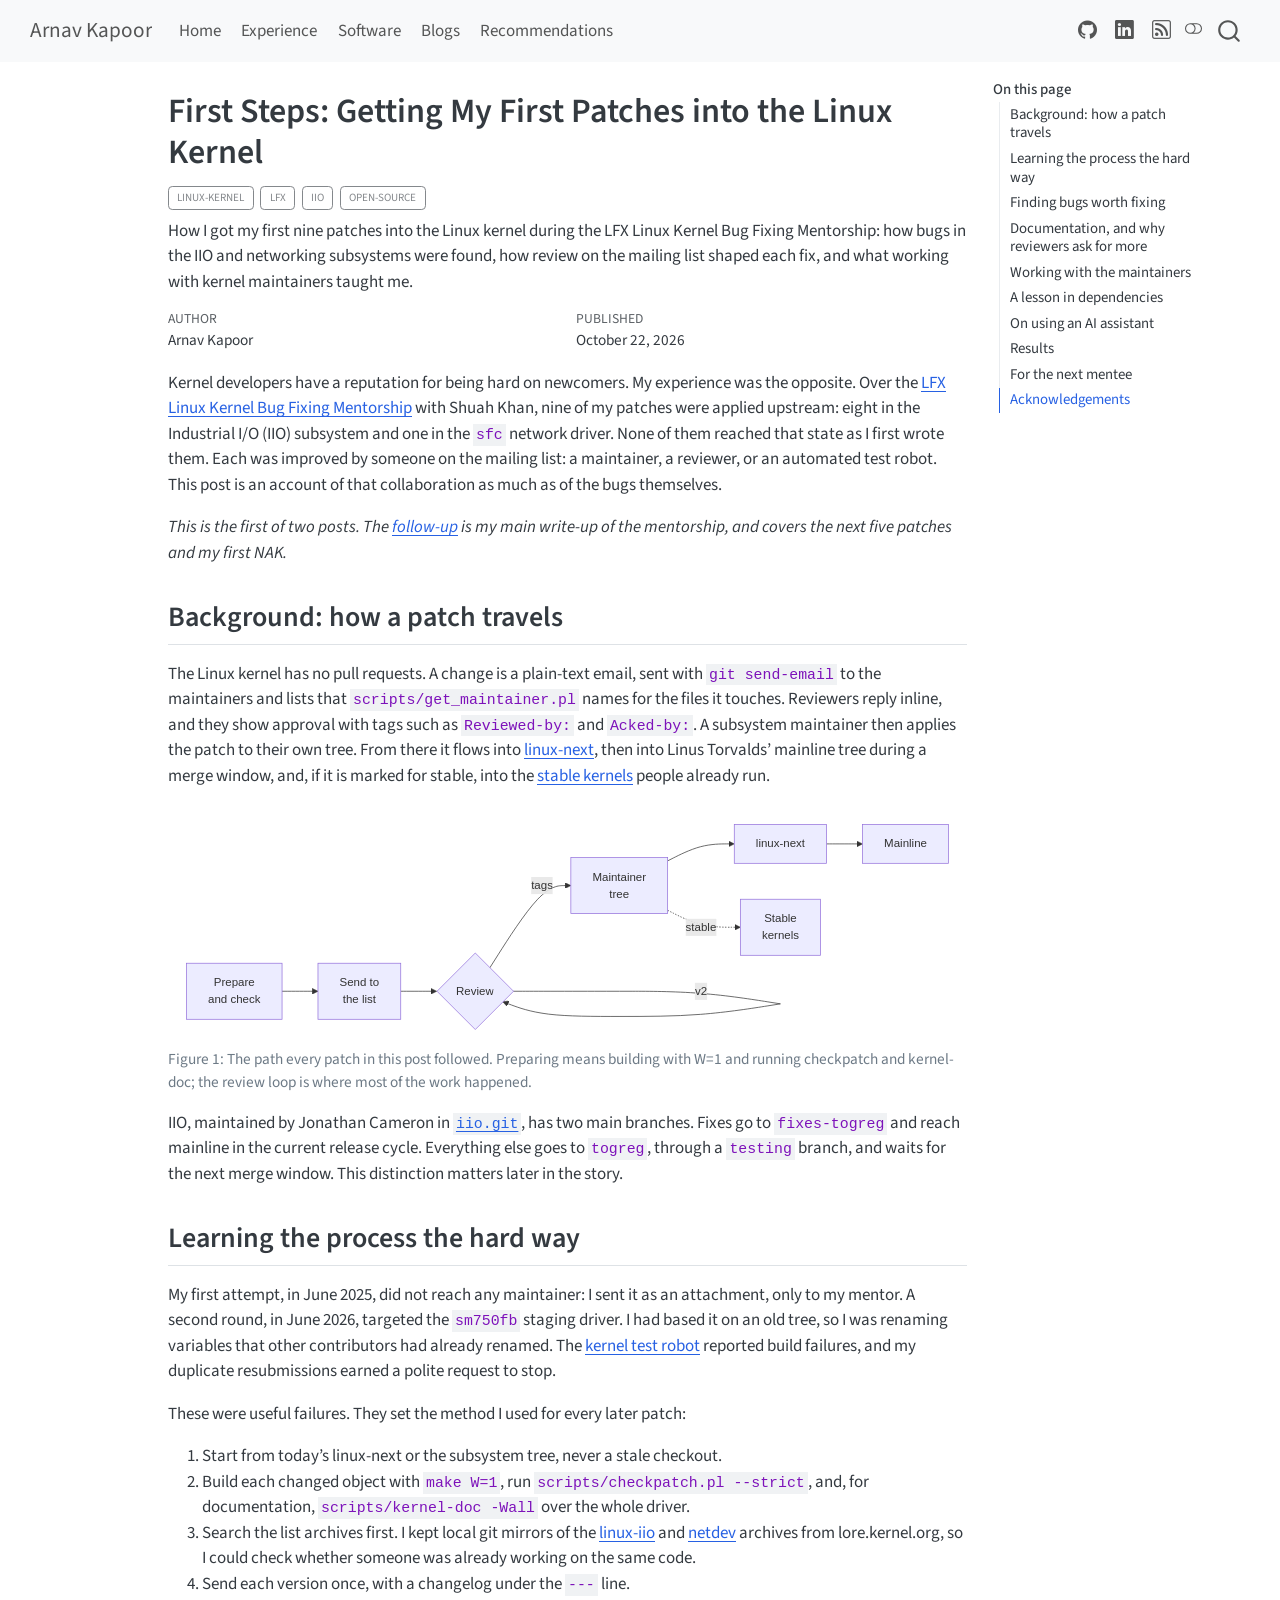
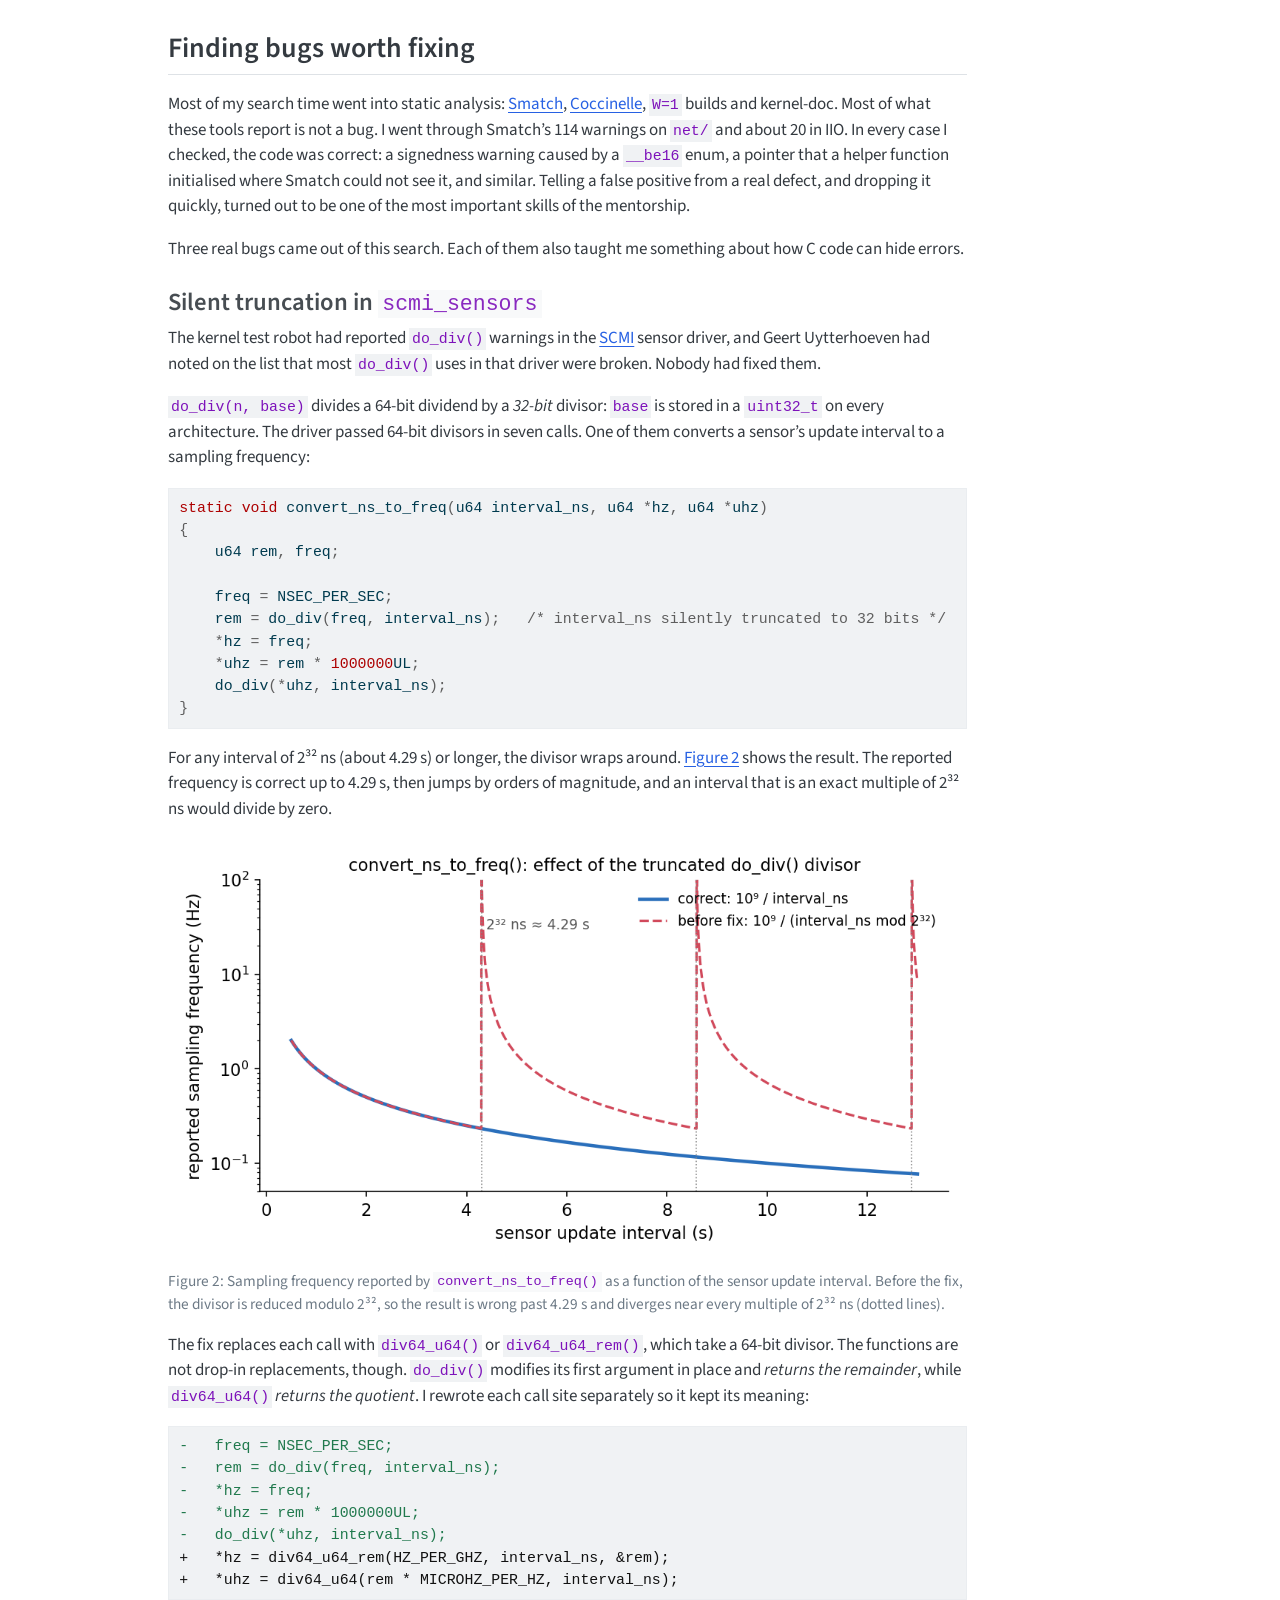
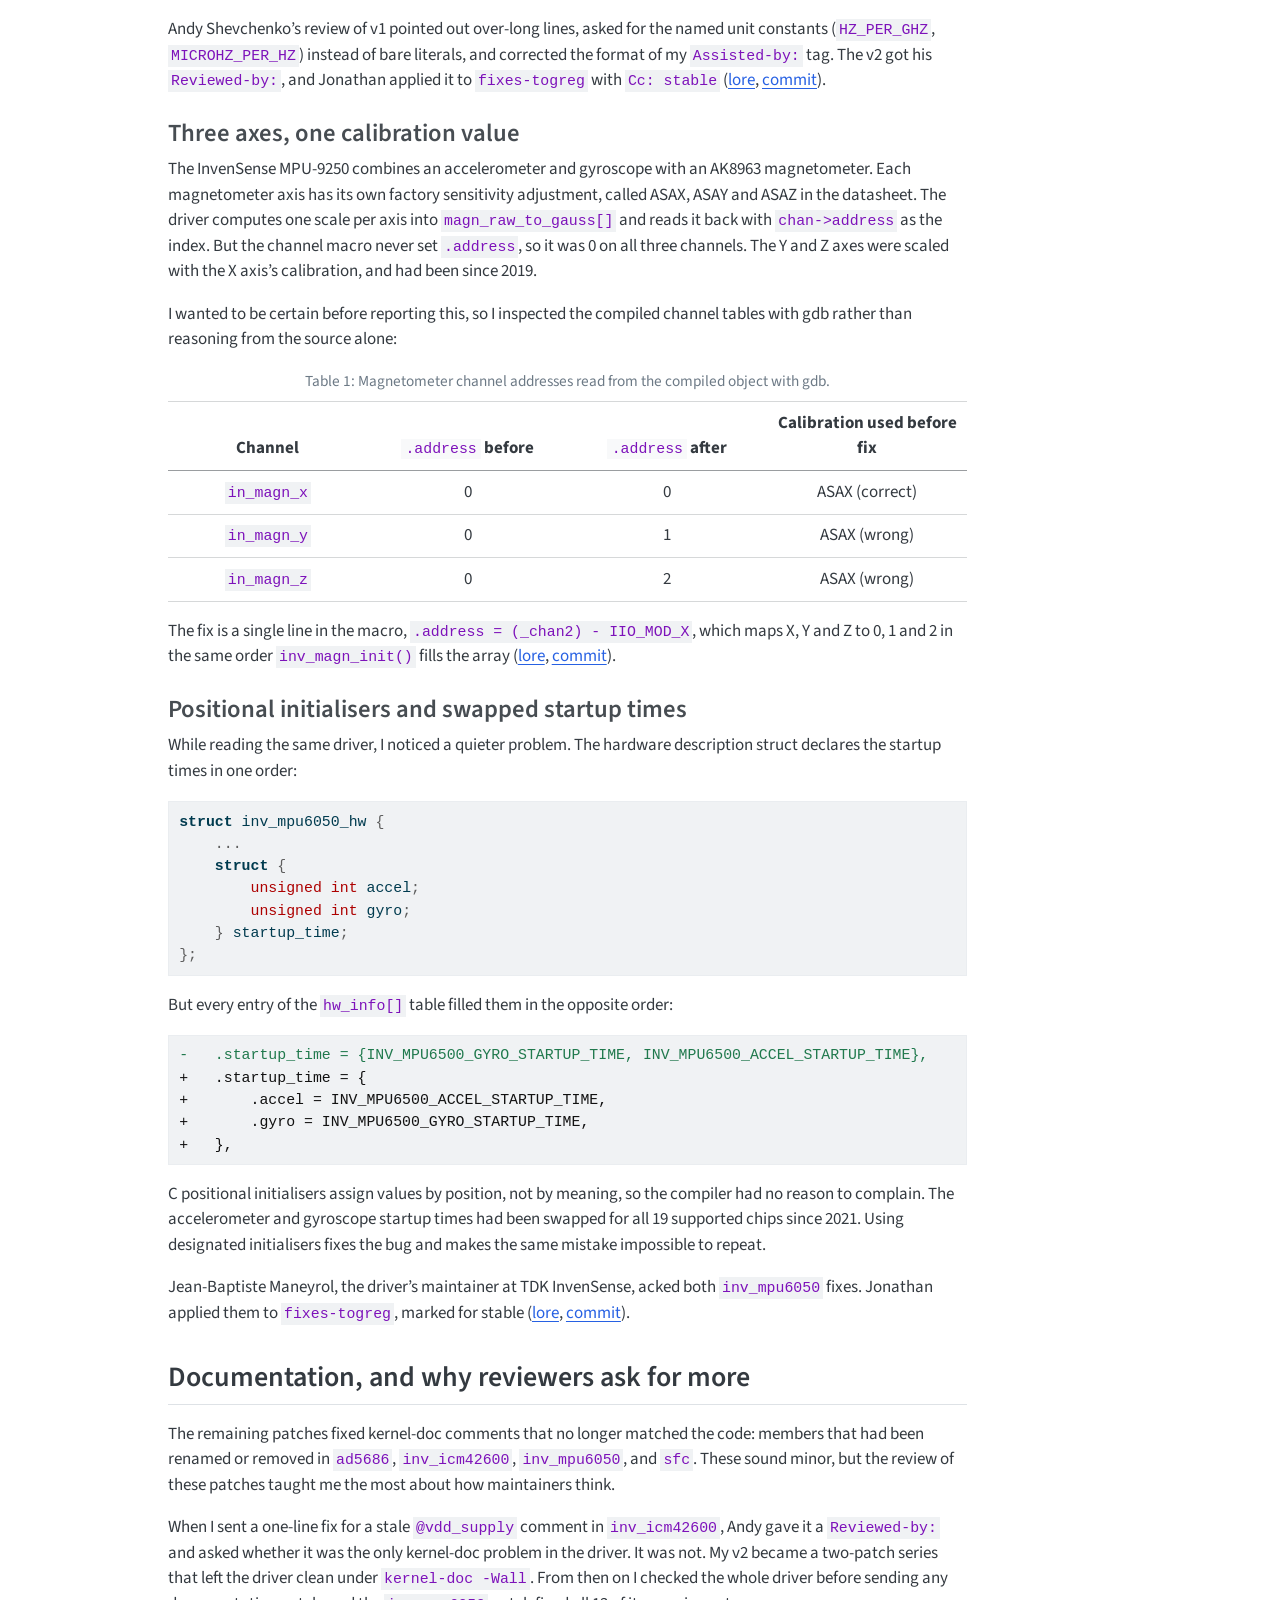
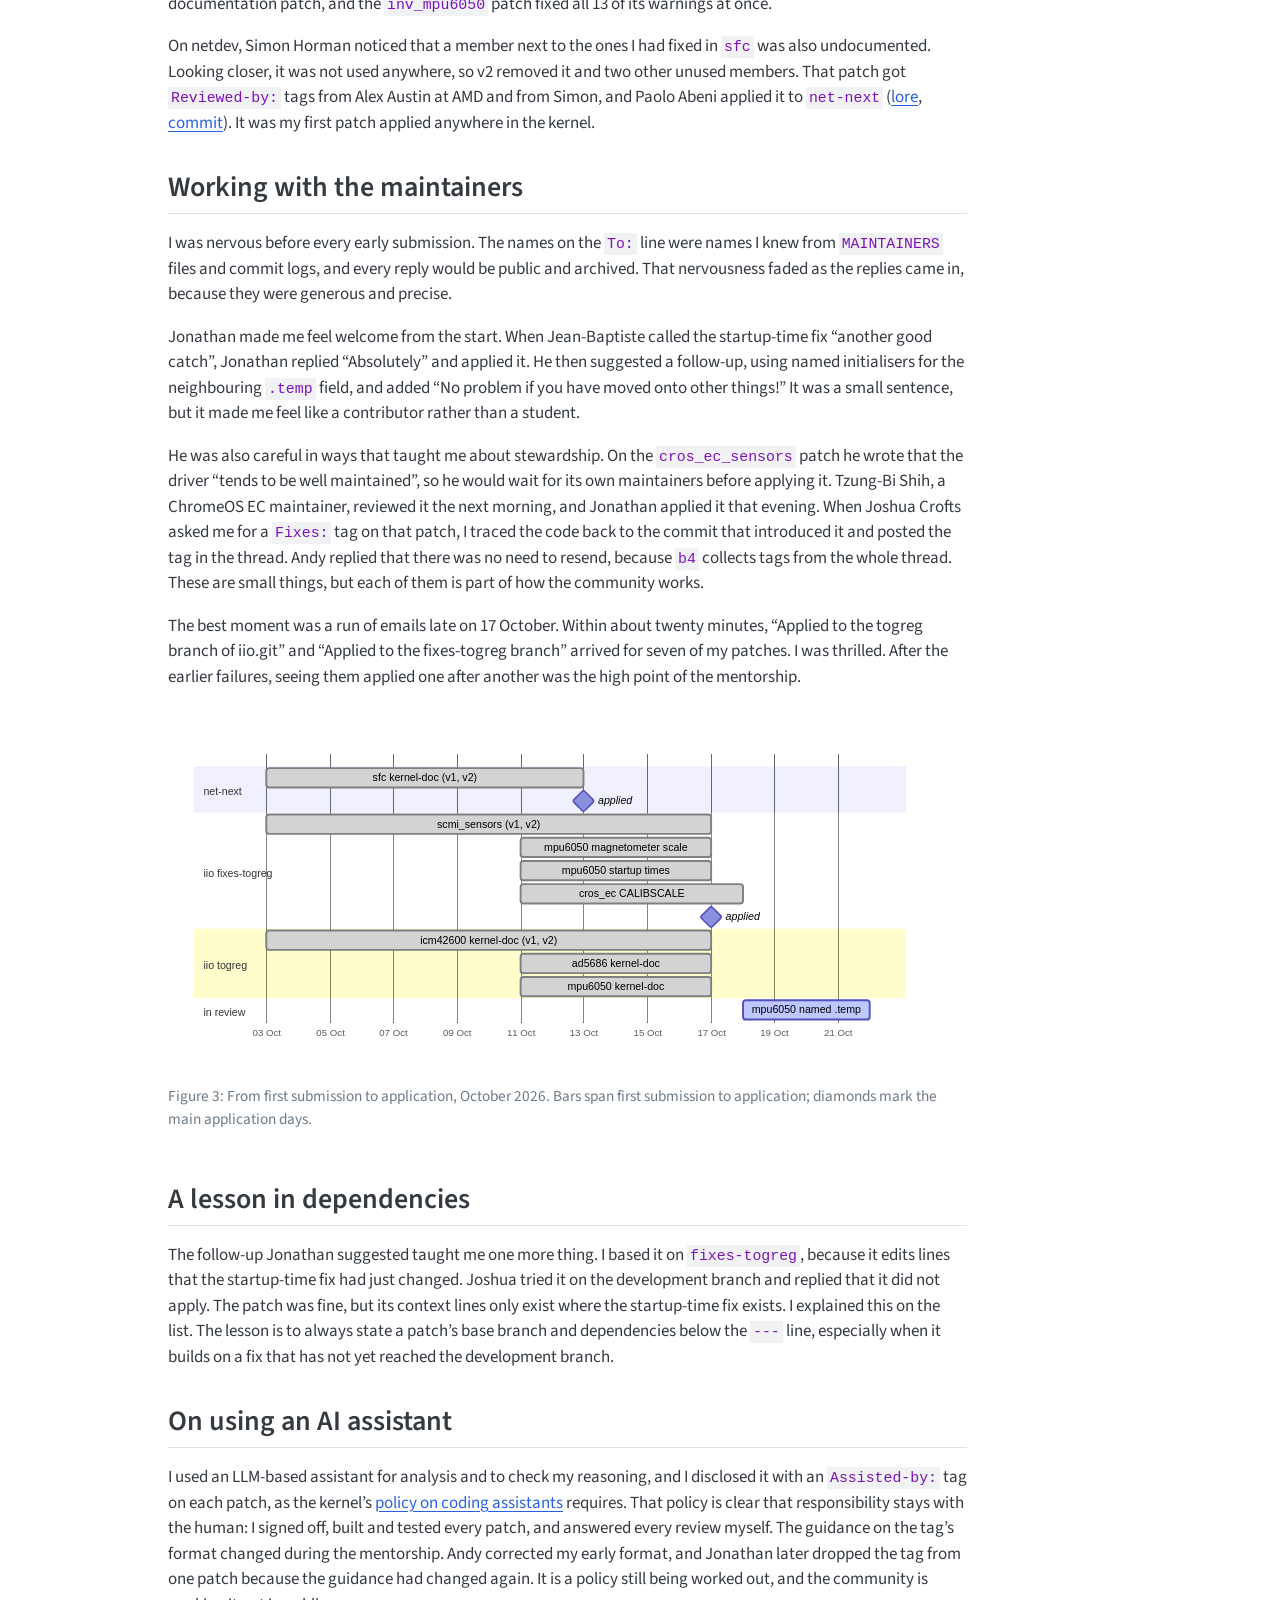
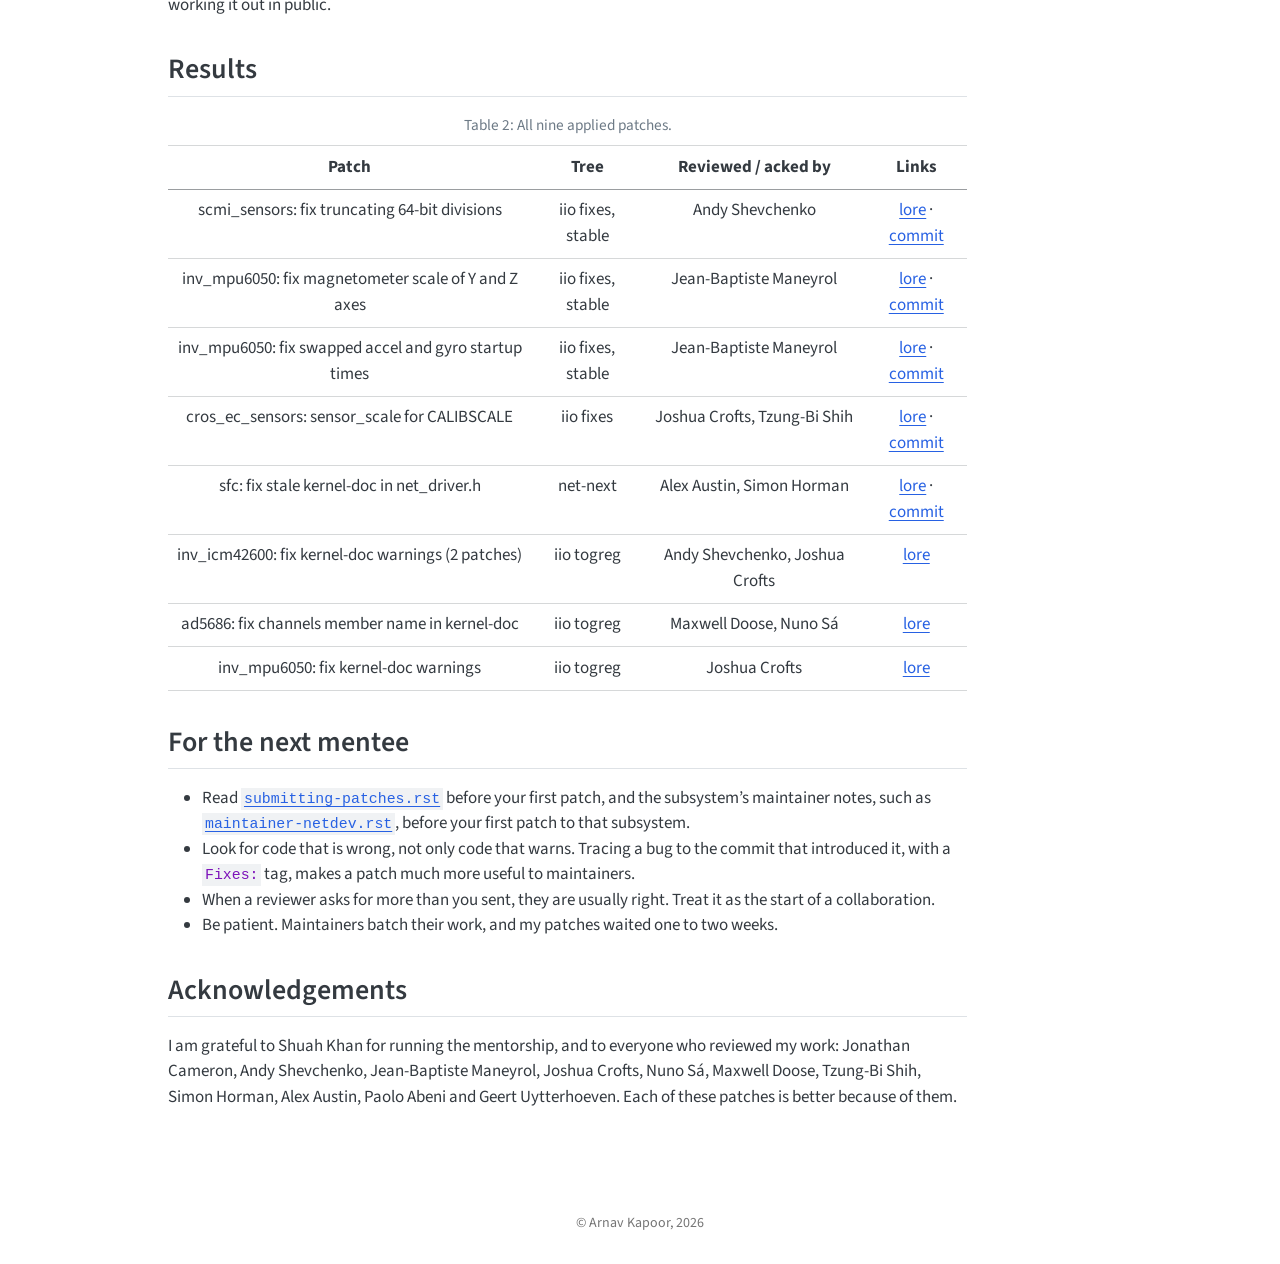
==== docs/posts/2026-10-22-lfx-kernel-mentorship/index.html @ 1df4198b "Make the NAK post the main LFX mentorship post Retitle the NAK post as the main LFX write-up and the" ====
<!DOCTYPE html>
<html xmlns="http://www.w3.org/1999/xhtml" lang="en" xml:lang="en"><head>

<meta charset="utf-8">
<meta name="generator" content="quarto-1.10.19">

<meta name="viewport" content="width=device-width, initial-scale=1.0, user-scalable=yes">

<meta name="author" content="Arnav Kapoor">
<meta name="dcterms.date" content="2026-10-22">
<meta name="description" content="How I got my first nine patches into the Linux kernel during the LFX Linux Kernel Bug Fixing Mentorship: how bugs in the IIO and networking subsystems were found, how review on the mailing list shaped each fix, and what working with kernel maintainers taught me.">

<title>First Steps: Getting My First Patches into the Linux Kernel – arnavk23</title>
<style>
/* Default styles provided by pandoc.
** See https://pandoc.org/MANUAL.html#variables-for-html for config info.
*/
span.smallcaps{font-variant: small-caps;}
div.columns{display: flex; gap: 1.5em;}
div.column{flex: auto;}
@media screen {
div.columns{gap: min(4vw, 1.5em);}
div.column{overflow-x: auto;}
}
div.hanging-indent{margin-left: 1.5em; text-indent: -1.5em;}
ul.task-list{list-style: none;}
ul.task-list li input[type="checkbox"] {
  width: 0.8em;
  margin: 0 0.8em 0.2em -1em; /* quarto-specific, see https://github.com/quarto-dev/quarto-cli/issues/4556 */ 
  vertical-align: middle;
}
/* CSS for syntax highlighting */
html { -webkit-text-size-adjust: 100%; }
pre > code.sourceCode { white-space: pre; position: relative; }
pre > code.sourceCode > span { display: inline-block; line-height: 1.25; }
pre > code.sourceCode > span:empty { height: 1.2em; }
.sourceCode { overflow: visible; }
code.sourceCode > span { color: inherit; text-decoration: inherit; }
div.sourceCode { margin: 1em 0; }
pre.sourceCode { margin: 0; }
@media screen {
div.sourceCode { overflow: auto; }
}
@media print {
pre > code.sourceCode { white-space: pre-wrap; }
pre > code.sourceCode > span { text-indent: -5em; padding-left: 5em; }
}
pre.numberSource code
  { counter-reset: source-line 0; }
pre.numberSource code > span
  { position: relative; left: -4em; counter-increment: source-line; }
pre.numberSource code > span > a:first-child::before
  { content: counter(source-line);
    position: relative; left: -1em; text-align: right; vertical-align: baseline;
    border: none; display: inline-block;
    -webkit-touch-callout: none; -webkit-user-select: none;
    -khtml-user-select: none; -moz-user-select: none;
    -ms-user-select: none; user-select: none;
    padding: 0 4px; width: 4em;
  }
pre.numberSource { margin-left: 3em;  padding-left: 4px; }
div.sourceCode
  {   }
@media screen {
pre > code.sourceCode > span > a:first-child::before { text-decoration: underline; }
}
</style>


<script src="../../site_libs/quarto-nav/quarto-nav.js"></script>
<script src="../../site_libs/quarto-nav/headroom.min.js"></script>
<script src="../../site_libs/clipboard/clipboard.min.js"></script>
<script src="../../site_libs/quarto-search/autocomplete.umd.js"></script>
<script src="../../site_libs/quarto-search/fuse.min.js"></script>
<script src="../../site_libs/quarto-search/quarto-search.js"></script>
<meta name="quarto:offset" content="../../">
<link href="../../favicon.svg" rel="icon" type="image/svg+xml">
<script src="../../site_libs/quarto-html/quarto.js" type="module"></script>
<script src="../../site_libs/quarto-html/tabsets/tabsets.js" type="module"></script>
<script src="../../site_libs/quarto-html/popper.min.js"></script>
<script src="../../site_libs/quarto-html/tippy.umd.min.js"></script>
<script src="../../site_libs/quarto-html/anchor.min.js"></script>
<link href="../../site_libs/quarto-html/tippy.css" rel="stylesheet">
<link href="../../site_libs/quarto-html/quarto-syntax-highlighting-bf27225e3a48a9273f3daa8f8e829971.css" rel="stylesheet" class="quarto-color-scheme" id="quarto-text-highlighting-styles">
<link href="../../site_libs/quarto-html/quarto-syntax-highlighting-dark-b626d73c4c936ccc3cb08be7d45d1df6.css" rel="stylesheet" class="quarto-color-scheme quarto-color-alternate" id="quarto-text-highlighting-styles">
<link href="../../site_libs/quarto-html/quarto-syntax-highlighting-bf27225e3a48a9273f3daa8f8e829971.css" rel="stylesheet" class="quarto-color-scheme-extra" id="quarto-text-highlighting-styles">
<script src="../../site_libs/bootstrap/bootstrap.min.js"></script>
<link href="../../site_libs/bootstrap/bootstrap-icons.css" rel="stylesheet">
<link href="../../site_libs/bootstrap/bootstrap-bd33107e172c871d584c219ccff192d3.min.css" rel="stylesheet" append-hash="true" class="quarto-color-scheme" id="quarto-bootstrap" data-mode="light">
<link href="../../site_libs/bootstrap/bootstrap-dark-1666565aa0284326c2b99e1b2fbec215.min.css" rel="stylesheet" append-hash="true" class="quarto-color-scheme quarto-color-alternate" id="quarto-bootstrap" data-mode="dark">
<link href="../../site_libs/bootstrap/bootstrap-bd33107e172c871d584c219ccff192d3.min.css" rel="stylesheet" append-hash="true" class="quarto-color-scheme-extra" id="quarto-bootstrap" data-mode="light">
<script id="quarto-search-options" type="application/json">{
  "location": "navbar",
  "copy-button": false,
  "collapse-after": 3,
  "panel-placement": "end",
  "type": "overlay",
  "limit": 50,
  "keyboard-shortcut": [
    "f",
    "/",
    "s"
  ],
  "show-item-context": false,
  "language": {
    "search-no-results-text": "No results",
    "search-matching-documents-text": "matching documents",
    "search-copy-link-title": "Copy link to search",
    "search-hide-matches-text": "Hide additional matches",
    "search-more-match-text": "more match in this document",
    "search-more-matches-text": "more matches in this document",
    "search-clear-button-title": "Clear",
    "search-text-placeholder": "",
    "search-detached-cancel-button-title": "Cancel",
    "search-submit-button-title": "Submit",
    "search-label": "Search"
  }
}</script>
<meta name="mermaid-theme" content="default">
<script src="../../site_libs/quarto-diagram/mermaid.min.js"></script>
<script src="../../site_libs/quarto-diagram/mermaid-init.js"></script>
<link href="../../site_libs/quarto-diagram/mermaid.css" rel="stylesheet">


<link rel="stylesheet" href="../../styles.css">
</head>

<body class="nav-fixed quarto-light"><script id="quarto-html-before-body" type="application/javascript">
    const toggleBodyColorMode = (bsSheetEl) => {
      const mode = bsSheetEl.getAttribute("data-mode");
      const bodyEl = window.document.querySelector("body");
      if (mode === "dark") {
        bodyEl.classList.add("quarto-dark");
        bodyEl.classList.remove("quarto-light");
      } else {
        bodyEl.classList.add("quarto-light");
        bodyEl.classList.remove("quarto-dark");
      }
    }
    const toggleBodyColorPrimary = () => {
      const bsSheetEl = window.document.querySelector("link#quarto-bootstrap:not([rel=disabled-stylesheet])");
      if (bsSheetEl) {
        toggleBodyColorMode(bsSheetEl);
      }
    }
    const setColorSchemeToggle = (alternate) => {
      const toggles = window.document.querySelectorAll('.quarto-color-scheme-toggle');
      for (let i=0; i < toggles.length; i++) {
        const toggle = toggles[i];
        if (toggle) {
          if (alternate) {
            toggle.classList.add("alternate");
          } else {
            toggle.classList.remove("alternate");
          }
        }
      }
    };
    const toggleColorMode = (alternate) => {
      // Switch the stylesheets
      const primaryStylesheets = window.document.querySelectorAll('link.quarto-color-scheme:not(.quarto-color-alternate)');
      const alternateStylesheets = window.document.querySelectorAll('link.quarto-color-scheme.quarto-color-alternate');
      manageTransitions('#quarto-margin-sidebar .nav-link', false);
      if (alternate) {
        // note: dark is layered on light, we don't disable primary!
        enableStylesheet(alternateStylesheets);
        for (const sheetNode of alternateStylesheets) {
          if (sheetNode.id === "quarto-bootstrap") {
            toggleBodyColorMode(sheetNode);
          }
        }
      } else {
        disableStylesheet(alternateStylesheets);
        enableStylesheet(primaryStylesheets)
        toggleBodyColorPrimary();
      }
      manageTransitions('#quarto-margin-sidebar .nav-link', true);
      // Switch the toggles
      setColorSchemeToggle(alternate)
      // Hack to workaround the fact that safari doesn't
      // properly recolor the scrollbar when toggling (#1455)
      if (navigator.userAgent.indexOf('Safari') > 0 && navigator.userAgent.indexOf('Chrome') == -1) {
        manageTransitions("body", false);
        window.scrollTo(0, 1);
        setTimeout(() => {
          window.scrollTo(0, 0);
          manageTransitions("body", true);
        }, 40);
      }
    }
    const disableStylesheet = (stylesheets) => {
      for (let i=0; i < stylesheets.length; i++) {
        const stylesheet = stylesheets[i];
        stylesheet.rel = 'disabled-stylesheet';
      }
    }
    const enableStylesheet = (stylesheets) => {
      for (let i=0; i < stylesheets.length; i++) {
        const stylesheet = stylesheets[i];
        if(stylesheet.rel !== 'stylesheet') { // for Chrome, which will still FOUC without this check
          stylesheet.rel = 'stylesheet';
        }
      }
    }
    const manageTransitions = (selector, allowTransitions) => {
      const els = window.document.querySelectorAll(selector);
      for (let i=0; i < els.length; i++) {
        const el = els[i];
        if (allowTransitions) {
          el.classList.remove('notransition');
        } else {
          el.classList.add('notransition');
        }
      }
    }
    const isFileUrl = () => {
      return window.location.protocol === 'file:';
    }
    const hasAlternateSentinel = () => {
      let styleSentinel = getColorSchemeSentinel();
      if (styleSentinel !== null) {
        return styleSentinel === "alternate";
      } else {
        return false;
      }
    }
    const setStyleSentinel = (alternate) => {
      const value = alternate ? "alternate" : "default";
      if (!isFileUrl()) {
        window.localStorage.setItem("quarto-color-scheme", value);
      } else {
        localAlternateSentinel = value;
      }
    }
    const getColorSchemeSentinel = () => {
      if (!isFileUrl()) {
        const storageValue = window.localStorage.getItem("quarto-color-scheme");
        return storageValue != null ? storageValue : localAlternateSentinel;
      } else {
        return localAlternateSentinel;
      }
    }
    const toggleGiscusIfUsed = (isAlternate, darkModeDefault) => {
      const baseTheme = document.querySelector('#giscus-base-theme')?.value ?? 'light';
      const alternateTheme = document.querySelector('#giscus-alt-theme')?.value ?? 'dark';
      let newTheme = '';
      if(authorPrefersDark) {
        newTheme = isAlternate ? baseTheme : alternateTheme;
      } else {
        newTheme = isAlternate ? alternateTheme : baseTheme;
      }
      const changeGiscusTheme = () => {
        // From: https://github.com/giscus/giscus/issues/336
        const sendMessage = (message) => {
          const iframe = document.querySelector('iframe.giscus-frame');
          if (!iframe) return;
          iframe.contentWindow.postMessage({ giscus: message }, 'https://giscus.app');
        }
        sendMessage({
          setConfig: {
            theme: newTheme
          }
        });
      }
      const isGiscussLoaded = window.document.querySelector('iframe.giscus-frame') !== null;
      if (isGiscussLoaded) {
        changeGiscusTheme();
      }
    };
    const authorPrefersDark = false;
    const darkModeDefault = authorPrefersDark;
      document.querySelector('link#quarto-text-highlighting-styles.quarto-color-scheme-extra').rel = 'disabled-stylesheet';
      document.querySelector('link#quarto-bootstrap.quarto-color-scheme-extra').rel = 'disabled-stylesheet';
    let localAlternateSentinel = darkModeDefault ? 'alternate' : 'default';
    // Dark / light mode switch
    window.quartoToggleColorScheme = () => {
      // Read the current dark / light value
      let toAlternate = !hasAlternateSentinel();
      toggleColorMode(toAlternate);
      setStyleSentinel(toAlternate);
      toggleGiscusIfUsed(toAlternate, darkModeDefault);
      window.dispatchEvent(new Event('resize'));
    };
    // Switch to dark mode if need be
    if (hasAlternateSentinel()) {
      toggleColorMode(true);
    } else {
      toggleColorMode(false);
    }
  </script>

<div id="quarto-search-results"></div>
  <header id="quarto-header" class="headroom fixed-top">
    <nav class="navbar navbar-expand-lg " data-bs-theme="dark">
      <div class="navbar-container container-fluid">
      <div class="navbar-brand-container mx-auto">
    <a class="navbar-brand" href="../../index.html">
    <span class="navbar-title">Arnav Kapoor</span>
    </a>
  </div>
            <div id="quarto-search" class="" title="Search"></div>
          <button class="navbar-toggler" type="button" data-bs-toggle="collapse" data-bs-target="#navbarCollapse" aria-controls="navbarCollapse" role="menu" aria-expanded="false" aria-label="Toggle navigation" onclick="if (window.quartoToggleHeadroom) { window.quartoToggleHeadroom(); }">
  <span class="navbar-toggler-icon"></span>
</button>
          <div class="collapse navbar-collapse" id="navbarCollapse">
            <ul class="navbar-nav navbar-nav-scroll me-auto">
  <li class="nav-item">
    <a class="nav-link" href="../../index.html"> 
<span class="menu-text">Home</span></a>
  </li>  
  <li class="nav-item">
    <a class="nav-link" href="../../experience.html"> 
<span class="menu-text">Experience</span></a>
  </li>  
  <li class="nav-item">
    <a class="nav-link" href="../../software.html"> 
<span class="menu-text">Software</span></a>
  </li>  
  <li class="nav-item">
    <a class="nav-link" href="../../blogs.html"> 
<span class="menu-text">Blogs</span></a>
  </li>  
  <li class="nav-item">
    <a class="nav-link" href="../../recommendations.html"> 
<span class="menu-text">Recommendations</span></a>
  </li>  
</ul>
            <ul class="navbar-nav navbar-nav-scroll ms-auto">
  <li class="nav-item compact">
    <a class="nav-link" href="https://github.com/arnavk23"> <i class="bi bi-github" role="img" aria-label="GitHub">
</i> 
<span class="menu-text"></span></a>
  </li>  
  <li class="nav-item compact">
    <a class="nav-link" href="https://www.linkedin.com/in/arnav-kapoor-29033b2b6/"> <i class="bi bi-linkedin" role="img" aria-label="LinkedIn">
</i> 
<span class="menu-text"></span></a>
  </li>  
  <li class="nav-item compact">
    <a class="nav-link" href="../../blogs.xml"> <i class="bi bi-rss" role="img" aria-label="RSS feed">
</i> 
<span class="menu-text"></span></a>
  </li>  
</ul>
          </div> <!-- /navcollapse -->
            <div class="quarto-navbar-tools">
  <a href="" class="quarto-color-scheme-toggle quarto-navigation-tool  px-1" onclick="window.quartoToggleColorScheme(); return false;" title="Toggle dark mode"><i class="bi"></i></a>
</div>
      </div> <!-- /container-fluid -->
    </nav>
</header>
<!-- content -->
<div id="quarto-content" class="quarto-container page-columns page-rows-contents page-layout-article page-navbar">
<!-- sidebar -->
<!-- margin-sidebar -->
    <div id="quarto-margin-sidebar" class="sidebar margin-sidebar">
        <nav id="TOC" role="doc-toc" class="toc-active">
    <h2 id="toc-title">On this page</h2>
   
  <ul>
  <li><a href="#background-how-a-patch-travels" id="toc-background-how-a-patch-travels" class="nav-link active" data-scroll-target="#background-how-a-patch-travels">Background: how a patch travels</a></li>
  <li><a href="#learning-the-process-the-hard-way" id="toc-learning-the-process-the-hard-way" class="nav-link" data-scroll-target="#learning-the-process-the-hard-way">Learning the process the hard way</a></li>
  <li><a href="#finding-bugs-worth-fixing" id="toc-finding-bugs-worth-fixing" class="nav-link" data-scroll-target="#finding-bugs-worth-fixing">Finding bugs worth fixing</a>
  <ul class="collapse">
  <li><a href="#silent-truncation-in-scmi_sensors" id="toc-silent-truncation-in-scmi_sensors" class="nav-link" data-scroll-target="#silent-truncation-in-scmi_sensors">Silent truncation in <code>scmi_sensors</code></a></li>
  <li><a href="#three-axes-one-calibration-value" id="toc-three-axes-one-calibration-value" class="nav-link" data-scroll-target="#three-axes-one-calibration-value">Three axes, one calibration value</a></li>
  <li><a href="#positional-initialisers-and-swapped-startup-times" id="toc-positional-initialisers-and-swapped-startup-times" class="nav-link" data-scroll-target="#positional-initialisers-and-swapped-startup-times">Positional initialisers and swapped startup times</a></li>
  </ul></li>
  <li><a href="#documentation-and-why-reviewers-ask-for-more" id="toc-documentation-and-why-reviewers-ask-for-more" class="nav-link" data-scroll-target="#documentation-and-why-reviewers-ask-for-more">Documentation, and why reviewers ask for more</a></li>
  <li><a href="#working-with-the-maintainers" id="toc-working-with-the-maintainers" class="nav-link" data-scroll-target="#working-with-the-maintainers">Working with the maintainers</a></li>
  <li><a href="#a-lesson-in-dependencies" id="toc-a-lesson-in-dependencies" class="nav-link" data-scroll-target="#a-lesson-in-dependencies">A lesson in dependencies</a></li>
  <li><a href="#on-using-an-ai-assistant" id="toc-on-using-an-ai-assistant" class="nav-link" data-scroll-target="#on-using-an-ai-assistant">On using an AI assistant</a></li>
  <li><a href="#results" id="toc-results" class="nav-link" data-scroll-target="#results">Results</a></li>
  <li><a href="#for-the-next-mentee" id="toc-for-the-next-mentee" class="nav-link" data-scroll-target="#for-the-next-mentee">For the next mentee</a></li>
  <li><a href="#acknowledgements" id="toc-acknowledgements" class="nav-link" data-scroll-target="#acknowledgements">Acknowledgements</a></li>
  </ul>
</nav>
    </div>
<!-- main -->
<main class="content" id="quarto-document-content">


<header id="title-block-header" class="quarto-title-block default">
<div class="quarto-title">
<h1 class="title">First Steps: Getting My First Patches into the Linux Kernel</h1>
  <div class="quarto-categories">
    <div class="quarto-category">linux-kernel</div>
    <div class="quarto-category">lfx</div>
    <div class="quarto-category">iio</div>
    <div class="quarto-category">open-source</div>
  </div>
  </div>

<div>
  <div class="description">
    How I got my first nine patches into the Linux kernel during the LFX Linux Kernel Bug Fixing Mentorship: how bugs in the IIO and networking subsystems were found, how review on the mailing list shaped each fix, and what working with kernel maintainers taught me.
  </div>
</div>


<div class="quarto-title-meta">

    <div>
    <div class="quarto-title-meta-heading">Author</div>
    <div class="quarto-title-meta-contents">
             <p>Arnav Kapoor </p>
          </div>
  </div>
    
    <div>
    <div class="quarto-title-meta-heading">Published</div>
    <div class="quarto-title-meta-contents">
      <p class="date">October 22, 2026</p>
    </div>
  </div>
  
    
  </div>
  


</header>


<p>Kernel developers have a reputation for being hard on newcomers. My experience was the opposite. Over the <a href="https://wiki.linuxfoundation.org/lkmp">LFX Linux Kernel Bug Fixing Mentorship</a> with Shuah Khan, nine of my patches were applied upstream: eight in the Industrial I/O (IIO) subsystem and one in the <code>sfc</code> network driver. None of them reached that state as I first wrote them. Each was improved by someone on the mailing list: a maintainer, a reviewer, or an automated test robot. This post is an account of that collaboration as much as of the bugs themselves.</p>
<p><em>This is the first of two posts. The <a href="../../posts/2026-10-26-sx93xx-fixes/index.html">follow-up</a> is my main write-up of the mentorship, and covers the next five patches and my first NAK.</em></p>
<section id="background-how-a-patch-travels" class="level2">
<h2 class="anchored" data-anchor-id="background-how-a-patch-travels">Background: how a patch travels</h2>
<p>The Linux kernel has no pull requests. A change is a plain-text email, sent with <code>git send-email</code> to the maintainers and lists that <code>scripts/get_maintainer.pl</code> names for the files it touches. Reviewers reply inline, and they show approval with tags such as <code>Reviewed-by:</code> and <code>Acked-by:</code>. A subsystem maintainer then applies the patch to their own tree. From there it flows into <a href="https://git.kernel.org/pub/scm/linux/kernel/git/next/linux-next.git/">linux-next</a>, then into Linus Torvalds’ mainline tree during a merge window, and, if it is marked for stable, into the <a href="https://www.kernel.org/category/releases.html">stable kernels</a> people already run.</p>
<div class="cell" data-layout-align="default">
<div class="cell-output-display">
<div id="fig-flow" class="quarto-float quarto-figure quarto-figure-center anchored">
<figure class="quarto-float quarto-float-fig figure">
<div aria-describedby="fig-flow-caption-0ceaefa1-69ba-4598-a22c-09a6ac19f8ca">
<div>
<pre class="mermaid mermaid-js" data-label="fig-flow">flowchart LR
    A[Prepare&lt;br/&gt;and check] --&gt; B[Send to&lt;br/&gt;the list]
    B --&gt; C{Review}
    C -- v2 --&gt; C
    C -- tags --&gt; D[Maintainer&lt;br/&gt;tree]
    D --&gt; E[linux-next]
    E --&gt; F[Mainline]
    D -. stable .-&gt; G[Stable&lt;br/&gt;kernels]
</pre>
</div>
</div>
<figcaption class="quarto-float-caption-bottom quarto-float-caption quarto-float-fig" id="fig-flow-caption-0ceaefa1-69ba-4598-a22c-09a6ac19f8ca">
Figure&nbsp;1: The path every patch in this post followed. Preparing means building with W=1 and running checkpatch and kernel-doc; the review loop is where most of the work happened.
</figcaption>
</figure>
</div>
</div>
</div>
<p>IIO, maintained by Jonathan Cameron in <a href="https://git.kernel.org/pub/scm/linux/kernel/git/jic23/iio.git/"><code>iio.git</code></a>, has two main branches. Fixes go to <code>fixes-togreg</code> and reach mainline in the current release cycle. Everything else goes to <code>togreg</code>, through a <code>testing</code> branch, and waits for the next merge window. This distinction matters later in the story.</p>
</section>
<section id="learning-the-process-the-hard-way" class="level2">
<h2 class="anchored" data-anchor-id="learning-the-process-the-hard-way">Learning the process the hard way</h2>
<p>My first attempt, in June 2025, did not reach any maintainer: I sent it as an attachment, only to my mentor. A second round, in June 2026, targeted the <code>sm750fb</code> staging driver. I had based it on an old tree, so I was renaming variables that other contributors had already renamed. The <a href="https://github.com/intel/lkp-tests">kernel test robot</a> reported build failures, and my duplicate resubmissions earned a polite request to stop.</p>
<p>These were useful failures. They set the method I used for every later patch:</p>
<ol type="1">
<li>Start from today’s linux-next or the subsystem tree, never a stale checkout.</li>
<li>Build each changed object with <code>make W=1</code>, run <code>scripts/checkpatch.pl --strict</code>, and, for documentation, <code>scripts/kernel-doc -Wall</code> over the whole driver.</li>
<li>Search the list archives first. I kept local git mirrors of the <a href="https://lore.kernel.org/linux-iio/">linux-iio</a> and <a href="https://lore.kernel.org/netdev/">netdev</a> archives from lore.kernel.org, so I could check whether someone was already working on the same code.</li>
<li>Send each version once, with a changelog under the <code>---</code> line.</li>
</ol>
</section>
<section id="finding-bugs-worth-fixing" class="level2">
<h2 class="anchored" data-anchor-id="finding-bugs-worth-fixing">Finding bugs worth fixing</h2>
<p>Most of my search time went into static analysis: <a href="https://repo.or.cz/smatch.git">Smatch</a>, <a href="https://coccinelle.gitlabpages.inria.fr/website/">Coccinelle</a>, <code>W=1</code> builds and kernel-doc. Most of what these tools report is not a bug. I went through Smatch’s 114 warnings on <code>net/</code> and about 20 in IIO. In every case I checked, the code was correct: a signedness warning caused by a <code>__be16</code> enum, a pointer that a helper function initialised where Smatch could not see it, and similar. Telling a false positive from a real defect, and dropping it quickly, turned out to be one of the most important skills of the mentorship.</p>
<p>Three real bugs came out of this search. Each of them also taught me something about how C code can hide errors.</p>
<section id="silent-truncation-in-scmi_sensors" class="level3">
<h3 class="anchored" data-anchor-id="silent-truncation-in-scmi_sensors">Silent truncation in <code>scmi_sensors</code></h3>
<p>The kernel test robot had reported <code>do_div()</code> warnings in the <a href="https://developer.arm.com/Architectures/System%20Control%20and%20Management%20Interface">SCMI</a> sensor driver, and Geert Uytterhoeven had noted on the list that most <code>do_div()</code> uses in that driver were broken. Nobody had fixed them.</p>
<p><code>do_div(n, base)</code> divides a 64-bit dividend by a <em>32-bit</em> divisor: <code>base</code> is stored in a <code>uint32_t</code> on every architecture. The driver passed 64-bit divisors in seven calls. One of them converts a sensor’s update interval to a sampling frequency:</p>
<div class="code-copy-outer-scaffold"><div class="sourceCode" id="cb1"><pre class="sourceCode c code-with-copy"><code class="sourceCode c"><span id="cb1-1"><a href="#cb1-1" aria-hidden="true" tabindex="-1"></a><span class="dt">static</span> <span class="dt">void</span> convert_ns_to_freq<span class="op">(</span>u64 interval_ns<span class="op">,</span> u64 <span class="op">*</span>hz<span class="op">,</span> u64 <span class="op">*</span>uhz<span class="op">)</span></span>
<span id="cb1-2"><a href="#cb1-2" aria-hidden="true" tabindex="-1"></a><span class="op">{</span></span>
<span id="cb1-3"><a href="#cb1-3" aria-hidden="true" tabindex="-1"></a>    u64 rem<span class="op">,</span> freq<span class="op">;</span></span>
<span id="cb1-4"><a href="#cb1-4" aria-hidden="true" tabindex="-1"></a></span>
<span id="cb1-5"><a href="#cb1-5" aria-hidden="true" tabindex="-1"></a>    freq <span class="op">=</span> NSEC_PER_SEC<span class="op">;</span></span>
<span id="cb1-6"><a href="#cb1-6" aria-hidden="true" tabindex="-1"></a>    rem <span class="op">=</span> do_div<span class="op">(</span>freq<span class="op">,</span> interval_ns<span class="op">);</span>   <span class="co">/* interval_ns silently truncated to 32 bits */</span></span>
<span id="cb1-7"><a href="#cb1-7" aria-hidden="true" tabindex="-1"></a>    <span class="op">*</span>hz <span class="op">=</span> freq<span class="op">;</span></span>
<span id="cb1-8"><a href="#cb1-8" aria-hidden="true" tabindex="-1"></a>    <span class="op">*</span>uhz <span class="op">=</span> rem <span class="op">*</span> <span class="dv">1000000</span><span class="bu">UL</span><span class="op">;</span></span>
<span id="cb1-9"><a href="#cb1-9" aria-hidden="true" tabindex="-1"></a>    do_div<span class="op">(*</span>uhz<span class="op">,</span> interval_ns<span class="op">);</span></span>
<span id="cb1-10"><a href="#cb1-10" aria-hidden="true" tabindex="-1"></a><span class="op">}</span></span></code></pre></div><button title="Copy to Clipboard" class="code-copy-button"><i class="bi"></i></button></div>
<p>For any interval of 2³² ns (about 4.29 s) or longer, the divisor wraps around. <a href="#fig-dodiv" class="quarto-xref">Figure&nbsp;2</a> shows the result. The reported frequency is correct up to 4.29 s, then jumps by orders of magnitude, and an interval that is an exact multiple of 2³² ns would divide by zero.</p>
<div id="fig-dodiv" class="quarto-float quarto-figure quarto-figure-center anchored">
<figure class="quarto-float quarto-float-fig figure">
<div aria-describedby="fig-dodiv-caption-0ceaefa1-69ba-4598-a22c-09a6ac19f8ca">
<img src="do_div.png" class="img-fluid figure-img">
</div>
<figcaption class="quarto-float-caption-bottom quarto-float-caption quarto-float-fig" id="fig-dodiv-caption-0ceaefa1-69ba-4598-a22c-09a6ac19f8ca">
Figure&nbsp;2: Sampling frequency reported by <code>convert_ns_to_freq()</code> as a function of the sensor update interval. Before the fix, the divisor is reduced modulo 2³², so the result is wrong past 4.29 s and diverges near every multiple of 2³² ns (dotted lines).
</figcaption>
</figure>
</div>
<p>The fix replaces each call with <code>div64_u64()</code> or <code>div64_u64_rem()</code>, which take a 64-bit divisor. The functions are not drop-in replacements, though. <code>do_div()</code> modifies its first argument in place and <em>returns the remainder</em>, while <code>div64_u64()</code> <em>returns the quotient</em>. I rewrote each call site separately so it kept its meaning:</p>
<div class="code-copy-outer-scaffold"><div class="sourceCode" id="cb2"><pre class="sourceCode diff code-with-copy"><code class="sourceCode diff"><span id="cb2-1"><a href="#cb2-1" aria-hidden="true" tabindex="-1"></a><span class="st">-   freq = NSEC_PER_SEC;</span></span>
<span id="cb2-2"><a href="#cb2-2" aria-hidden="true" tabindex="-1"></a><span class="st">-   rem = do_div(freq, interval_ns);</span></span>
<span id="cb2-3"><a href="#cb2-3" aria-hidden="true" tabindex="-1"></a><span class="st">-   *hz = freq;</span></span>
<span id="cb2-4"><a href="#cb2-4" aria-hidden="true" tabindex="-1"></a><span class="st">-   *uhz = rem * 1000000UL;</span></span>
<span id="cb2-5"><a href="#cb2-5" aria-hidden="true" tabindex="-1"></a><span class="st">-   do_div(*uhz, interval_ns);</span></span>
<span id="cb2-6"><a href="#cb2-6" aria-hidden="true" tabindex="-1"></a><span class="va">+   *hz = div64_u64_rem(HZ_PER_GHZ, interval_ns, &amp;rem);</span></span>
<span id="cb2-7"><a href="#cb2-7" aria-hidden="true" tabindex="-1"></a><span class="va">+   *uhz = div64_u64(rem * MICROHZ_PER_HZ, interval_ns);</span></span></code></pre></div><button title="Copy to Clipboard" class="code-copy-button"><i class="bi"></i></button></div>
<p>Andy Shevchenko’s review of v1 pointed out over-long lines, asked for the named unit constants (<code>HZ_PER_GHZ</code>, <code>MICROHZ_PER_HZ</code>) instead of bare literals, and corrected the format of my <code>Assisted-by:</code> tag. The v2 got his <code>Reviewed-by:</code>, and Jonathan applied it to <code>fixes-togreg</code> with <code>Cc: stable</code> (<a href="https://lore.kernel.org/all/20261006045244.13993-1-kapoorarnav43@gmail.com/">lore</a>, <a href="https://git.kernel.org/pub/scm/linux/kernel/git/jic23/iio.git/commit/?id=850040f34265">commit</a>).</p>
</section>
<section id="three-axes-one-calibration-value" class="level3">
<h3 class="anchored" data-anchor-id="three-axes-one-calibration-value">Three axes, one calibration value</h3>
<p>The InvenSense MPU-9250 combines an accelerometer and gyroscope with an AK8963 magnetometer. Each magnetometer axis has its own factory sensitivity adjustment, called ASAX, ASAY and ASAZ in the datasheet. The driver computes one scale per axis into <code>magn_raw_to_gauss[]</code> and reads it back with <code>chan-&gt;address</code> as the index. But the channel macro never set <code>.address</code>, so it was 0 on all three channels. The Y and Z axes were scaled with the X axis’s calibration, and had been since 2019.</p>
<p>I wanted to be certain before reporting this, so I inspected the compiled channel tables with gdb rather than reasoning from the source alone:</p>
<div id="tbl-magn" class="quarto-float quarto-figure quarto-figure-center anchored">
<figure class="quarto-float quarto-float-tbl figure">
<figcaption class="quarto-float-caption-top quarto-float-caption quarto-float-tbl" id="tbl-magn-caption-0ceaefa1-69ba-4598-a22c-09a6ac19f8ca">
Table&nbsp;1: Magnetometer channel addresses read from the compiled object with gdb.
</figcaption>
<div aria-describedby="tbl-magn-caption-0ceaefa1-69ba-4598-a22c-09a6ac19f8ca">
<table class="caption-top table">
<colgroup>
<col style="width: 25%">
<col style="width: 25%">
<col style="width: 25%">
<col style="width: 25%">
</colgroup>
<thead>
<tr class="header">
<th>Channel</th>
<th><code>.address</code> before</th>
<th><code>.address</code> after</th>
<th>Calibration used before fix</th>
</tr>
</thead>
<tbody>
<tr class="odd">
<td><code>in_magn_x</code></td>
<td>0</td>
<td>0</td>
<td>ASAX (correct)</td>
</tr>
<tr class="even">
<td><code>in_magn_y</code></td>
<td>0</td>
<td>1</td>
<td>ASAX (wrong)</td>
</tr>
<tr class="odd">
<td><code>in_magn_z</code></td>
<td>0</td>
<td>2</td>
<td>ASAX (wrong)</td>
</tr>
</tbody>
</table>
</div>
</figure>
</div>
<p>The fix is a single line in the macro, <code>.address = (_chan2) - IIO_MOD_X</code>, which maps X, Y and Z to 0, 1 and 2 in the same order <code>inv_magn_init()</code> fills the array (<a href="https://lore.kernel.org/all/20261011045619.357261-1-kapoorarnav43@gmail.com/">lore</a>, <a href="https://git.kernel.org/pub/scm/linux/kernel/git/jic23/iio.git/commit/?id=14265c34a218">commit</a>).</p>
</section>
<section id="positional-initialisers-and-swapped-startup-times" class="level3">
<h3 class="anchored" data-anchor-id="positional-initialisers-and-swapped-startup-times">Positional initialisers and swapped startup times</h3>
<p>While reading the same driver, I noticed a quieter problem. The hardware description struct declares the startup times in one order:</p>
<div class="code-copy-outer-scaffold"><div class="sourceCode" id="cb3"><pre class="sourceCode c code-with-copy"><code class="sourceCode c"><span id="cb3-1"><a href="#cb3-1" aria-hidden="true" tabindex="-1"></a><span class="kw">struct</span> inv_mpu6050_hw <span class="op">{</span></span>
<span id="cb3-2"><a href="#cb3-2" aria-hidden="true" tabindex="-1"></a>    <span class="op">...</span></span>
<span id="cb3-3"><a href="#cb3-3" aria-hidden="true" tabindex="-1"></a>    <span class="kw">struct</span> <span class="op">{</span></span>
<span id="cb3-4"><a href="#cb3-4" aria-hidden="true" tabindex="-1"></a>        <span class="dt">unsigned</span> <span class="dt">int</span> accel<span class="op">;</span></span>
<span id="cb3-5"><a href="#cb3-5" aria-hidden="true" tabindex="-1"></a>        <span class="dt">unsigned</span> <span class="dt">int</span> gyro<span class="op">;</span></span>
<span id="cb3-6"><a href="#cb3-6" aria-hidden="true" tabindex="-1"></a>    <span class="op">}</span> startup_time<span class="op">;</span></span>
<span id="cb3-7"><a href="#cb3-7" aria-hidden="true" tabindex="-1"></a><span class="op">};</span></span></code></pre></div><button title="Copy to Clipboard" class="code-copy-button"><i class="bi"></i></button></div>
<p>But every entry of the <code>hw_info[]</code> table filled them in the opposite order:</p>
<div class="code-copy-outer-scaffold"><div class="sourceCode" id="cb4"><pre class="sourceCode diff code-with-copy"><code class="sourceCode diff"><span id="cb4-1"><a href="#cb4-1" aria-hidden="true" tabindex="-1"></a><span class="st">-   .startup_time = {INV_MPU6500_GYRO_STARTUP_TIME, INV_MPU6500_ACCEL_STARTUP_TIME},</span></span>
<span id="cb4-2"><a href="#cb4-2" aria-hidden="true" tabindex="-1"></a><span class="va">+   .startup_time = {</span></span>
<span id="cb4-3"><a href="#cb4-3" aria-hidden="true" tabindex="-1"></a><span class="va">+       .accel = INV_MPU6500_ACCEL_STARTUP_TIME,</span></span>
<span id="cb4-4"><a href="#cb4-4" aria-hidden="true" tabindex="-1"></a><span class="va">+       .gyro = INV_MPU6500_GYRO_STARTUP_TIME,</span></span>
<span id="cb4-5"><a href="#cb4-5" aria-hidden="true" tabindex="-1"></a><span class="va">+   },</span></span></code></pre></div><button title="Copy to Clipboard" class="code-copy-button"><i class="bi"></i></button></div>
<p>C positional initialisers assign values by position, not by meaning, so the compiler had no reason to complain. The accelerometer and gyroscope startup times had been swapped for all 19 supported chips since 2021. Using designated initialisers fixes the bug and makes the same mistake impossible to repeat.</p>
<p>Jean-Baptiste Maneyrol, the driver’s maintainer at TDK InvenSense, acked both <code>inv_mpu6050</code> fixes. Jonathan applied them to <code>fixes-togreg</code>, marked for stable (<a href="https://lore.kernel.org/all/20261011045710.357809-1-kapoorarnav43@gmail.com/">lore</a>, <a href="https://git.kernel.org/pub/scm/linux/kernel/git/jic23/iio.git/commit/?id=2b8d4cd20ac8">commit</a>).</p>
</section>
</section>
<section id="documentation-and-why-reviewers-ask-for-more" class="level2">
<h2 class="anchored" data-anchor-id="documentation-and-why-reviewers-ask-for-more">Documentation, and why reviewers ask for more</h2>
<p>The remaining patches fixed kernel-doc comments that no longer matched the code: members that had been renamed or removed in <code>ad5686</code>, <code>inv_icm42600</code>, <code>inv_mpu6050</code>, and <code>sfc</code>. These sound minor, but the review of these patches taught me the most about how maintainers think.</p>
<p>When I sent a one-line fix for a stale <code>@vdd_supply</code> comment in <code>inv_icm42600</code>, Andy gave it a <code>Reviewed-by:</code> and asked whether it was the only kernel-doc problem in the driver. It was not. My v2 became a two-patch series that left the driver clean under <code>kernel-doc -Wall</code>. From then on I checked the whole driver before sending any documentation patch, and the <code>inv_mpu6050</code> patch fixed all 13 of its warnings at once.</p>
<p>On netdev, Simon Horman noticed that a member next to the ones I had fixed in <code>sfc</code> was also undocumented. Looking closer, it was not used anywhere, so v2 removed it and two other unused members. That patch got <code>Reviewed-by:</code> tags from Alex Austin at AMD and from Simon, and Paolo Abeni applied it to <code>net-next</code> (<a href="https://lore.kernel.org/all/20261007175338.28683-1-kapoorarnav43@gmail.com/">lore</a>, <a href="https://git.kernel.org/netdev/net-next/c/32a8010d2c30">commit</a>). It was my first patch applied anywhere in the kernel.</p>
</section>
<section id="working-with-the-maintainers" class="level2">
<h2 class="anchored" data-anchor-id="working-with-the-maintainers">Working with the maintainers</h2>
<p>I was nervous before every early submission. The names on the <code>To:</code> line were names I knew from <code>MAINTAINERS</code> files and commit logs, and every reply would be public and archived. That nervousness faded as the replies came in, because they were generous and precise.</p>
<p>Jonathan made me feel welcome from the start. When Jean-Baptiste called the startup-time fix “another good catch”, Jonathan replied “Absolutely” and applied it. He then suggested a follow-up, using named initialisers for the neighbouring <code>.temp</code> field, and added “No problem if you have moved onto other things!” It was a small sentence, but it made me feel like a contributor rather than a student.</p>
<p>He was also careful in ways that taught me about stewardship. On the <code>cros_ec_sensors</code> patch he wrote that the driver “tends to be well maintained”, so he would wait for its own maintainers before applying it. Tzung-Bi Shih, a ChromeOS EC maintainer, reviewed it the next morning, and Jonathan applied it that evening. When Joshua Crofts asked me for a <code>Fixes:</code> tag on that patch, I traced the code back to the commit that introduced it and posted the tag in the thread. Andy replied that there was no need to resend, because <code>b4</code> collects tags from the whole thread. These are small things, but each of them is part of how the community works.</p>
<p>The best moment was a run of emails late on 17 October. Within about twenty minutes, “Applied to the togreg branch of iio.git” and “Applied to the fixes-togreg branch” arrived for seven of my patches. I was thrilled. After the earlier failures, seeing them applied one after another was the high point of the mentorship.</p>
<div class="cell" data-layout-align="default">
<div class="cell-output-display">
<div id="fig-timeline" class="quarto-float quarto-figure quarto-figure-center anchored">
<figure class="quarto-float quarto-float-fig figure">
<div aria-describedby="fig-timeline-caption-0ceaefa1-69ba-4598-a22c-09a6ac19f8ca">
<div>
<pre class="mermaid mermaid-js" data-label="fig-timeline">gantt
    dateFormat YYYY-MM-DD
    axisFormat %d %b
    section net-next
    sfc kernel-doc (v1, v2)        :done, 2026-10-03, 2026-10-13
    applied                        :milestone, 2026-10-13, 0d
    section iio fixes-togreg
    scmi_sensors (v1, v2)          :done, 2026-10-03, 2026-10-17
    mpu6050 magnetometer scale     :done, 2026-10-11, 2026-10-17
    mpu6050 startup times          :done, 2026-10-11, 2026-10-17
    cros_ec CALIBSCALE             :done, 2026-10-11, 2026-10-18
    applied                        :milestone, 2026-10-17, 0d
    section iio togreg
    icm42600 kernel-doc (v1, v2)   :done, 2026-10-03, 2026-10-17
    ad5686 kernel-doc              :done, 2026-10-11, 2026-10-17
    mpu6050 kernel-doc             :done, 2026-10-11, 2026-10-17
    section in review
    mpu6050 named .temp            :active, 2026-10-18, 2026-10-22
</pre>
</div>
</div>
<figcaption class="quarto-float-caption-bottom quarto-float-caption quarto-float-fig" id="fig-timeline-caption-0ceaefa1-69ba-4598-a22c-09a6ac19f8ca">
Figure&nbsp;3: From first submission to application, October 2026. Bars span first submission to application; diamonds mark the main application days.
</figcaption>
</figure>
</div>
</div>
</div>
</section>
<section id="a-lesson-in-dependencies" class="level2">
<h2 class="anchored" data-anchor-id="a-lesson-in-dependencies">A lesson in dependencies</h2>
<p>The follow-up Jonathan suggested taught me one more thing. I based it on <code>fixes-togreg</code>, because it edits lines that the startup-time fix had just changed. Joshua tried it on the development branch and replied that it did not apply. The patch was fine, but its context lines only exist where the startup-time fix exists. I explained this on the list. The lesson is to always state a patch’s base branch and dependencies below the <code>---</code> line, especially when it builds on a fix that has not yet reached the development branch.</p>
</section>
<section id="on-using-an-ai-assistant" class="level2">
<h2 class="anchored" data-anchor-id="on-using-an-ai-assistant">On using an AI assistant</h2>
<p>I used an LLM-based assistant for analysis and to check my reasoning, and I disclosed it with an <code>Assisted-by:</code> tag on each patch, as the kernel’s <a href="https://docs.kernel.org/process/coding-assistants.html">policy on coding assistants</a> requires. That policy is clear that responsibility stays with the human: I signed off, built and tested every patch, and answered every review myself. The guidance on the tag’s format changed during the mentorship. Andy corrected my early format, and Jonathan later dropped the tag from one patch because the guidance had changed again. It is a policy still being worked out, and the community is working it out in public.</p>
</section>
<section id="results" class="level2">
<h2 class="anchored" data-anchor-id="results">Results</h2>
<div id="tbl-results" class="quarto-float quarto-figure quarto-figure-center anchored">
<figure class="quarto-float quarto-float-tbl figure">
<figcaption class="quarto-float-caption-top quarto-float-caption quarto-float-tbl" id="tbl-results-caption-0ceaefa1-69ba-4598-a22c-09a6ac19f8ca">
Table&nbsp;2: All nine applied patches.
</figcaption>
<div aria-describedby="tbl-results-caption-0ceaefa1-69ba-4598-a22c-09a6ac19f8ca">
<table class="caption-top table">
<thead>
<tr class="header">
<th>Patch</th>
<th>Tree</th>
<th>Reviewed / acked by</th>
<th>Links</th>
</tr>
</thead>
<tbody>
<tr class="odd">
<td>scmi_sensors: fix truncating 64-bit divisions</td>
<td>iio fixes, stable</td>
<td>Andy Shevchenko</td>
<td><a href="https://lore.kernel.org/all/20261006045244.13993-1-kapoorarnav43@gmail.com/">lore</a> · <a href="https://git.kernel.org/pub/scm/linux/kernel/git/jic23/iio.git/commit/?id=850040f34265">commit</a></td>
</tr>
<tr class="even">
<td>inv_mpu6050: fix magnetometer scale of Y and Z axes</td>
<td>iio fixes, stable</td>
<td>Jean-Baptiste Maneyrol</td>
<td><a href="https://lore.kernel.org/all/20261011045619.357261-1-kapoorarnav43@gmail.com/">lore</a> · <a href="https://git.kernel.org/pub/scm/linux/kernel/git/jic23/iio.git/commit/?id=14265c34a218">commit</a></td>
</tr>
<tr class="odd">
<td>inv_mpu6050: fix swapped accel and gyro startup times</td>
<td>iio fixes, stable</td>
<td>Jean-Baptiste Maneyrol</td>
<td><a href="https://lore.kernel.org/all/20261011045710.357809-1-kapoorarnav43@gmail.com/">lore</a> · <a href="https://git.kernel.org/pub/scm/linux/kernel/git/jic23/iio.git/commit/?id=2b8d4cd20ac8">commit</a></td>
</tr>
<tr class="even">
<td>cros_ec_sensors: sensor_scale for CALIBSCALE</td>
<td>iio fixes</td>
<td>Joshua Crofts, Tzung-Bi Shih</td>
<td><a href="https://lore.kernel.org/all/20261011045410.356156-1-kapoorarnav43@gmail.com/">lore</a> · <a href="https://git.kernel.org/pub/scm/linux/kernel/git/jic23/iio.git/commit/?id=489856f8d455">commit</a></td>
</tr>
<tr class="odd">
<td>sfc: fix stale kernel-doc in net_driver.h</td>
<td>net-next</td>
<td>Alex Austin, Simon Horman</td>
<td><a href="https://lore.kernel.org/all/20261007175338.28683-1-kapoorarnav43@gmail.com/">lore</a> · <a href="https://git.kernel.org/netdev/net-next/c/32a8010d2c30">commit</a></td>
</tr>
<tr class="even">
<td>inv_icm42600: fix kernel-doc warnings (2 patches)</td>
<td>iio togreg</td>
<td>Andy Shevchenko, Joshua Crofts</td>
<td><a href="https://lore.kernel.org/all/20261006045413.14320-1-kapoorarnav43@gmail.com/">lore</a></td>
</tr>
<tr class="odd">
<td>ad5686: fix channels member name in kernel-doc</td>
<td>iio togreg</td>
<td>Maxwell Doose, Nuno Sá</td>
<td><a href="https://lore.kernel.org/all/20261011045149.353929-1-kapoorarnav43@gmail.com/">lore</a></td>
</tr>
<tr class="even">
<td>inv_mpu6050: fix kernel-doc warnings</td>
<td>iio togreg</td>
<td>Joshua Crofts</td>
<td><a href="https://lore.kernel.org/all/20261011045754.358335-1-kapoorarnav43@gmail.com/">lore</a></td>
</tr>
</tbody>
</table>
</div>
</figure>
</div>
</section>
<section id="for-the-next-mentee" class="level2">
<h2 class="anchored" data-anchor-id="for-the-next-mentee">For the next mentee</h2>
<ul>
<li>Read <a href="https://docs.kernel.org/process/submitting-patches.html"><code>submitting-patches.rst</code></a> before your first patch, and the subsystem’s maintainer notes, such as <a href="https://docs.kernel.org/process/maintainer-netdev.html"><code>maintainer-netdev.rst</code></a>, before your first patch to that subsystem.</li>
<li>Look for code that is wrong, not only code that warns. Tracing a bug to the commit that introduced it, with a <code>Fixes:</code> tag, makes a patch much more useful to maintainers.</li>
<li>When a reviewer asks for more than you sent, they are usually right. Treat it as the start of a collaboration.</li>
<li>Be patient. Maintainers batch their work, and my patches waited one to two weeks.</li>
</ul>
</section>
<section id="acknowledgements" class="level2">
<h2 class="anchored" data-anchor-id="acknowledgements">Acknowledgements</h2>
<p>I am grateful to Shuah Khan for running the mentorship, and to everyone who reviewed my work: Jonathan Cameron, Andy Shevchenko, Jean-Baptiste Maneyrol, Joshua Crofts, Nuno Sá, Maxwell Doose, Tzung-Bi Shih, Simon Horman, Alex Austin, Paolo Abeni and Geert Uytterhoeven. Each of these patches is better because of them.</p>


</section>

</main> <!-- /main -->
<script id="quarto-html-after-body" type="application/javascript">
  window.document.addEventListener("DOMContentLoaded", function (event) {
    // Ensure there is a toggle, if there isn't float one in the top right
    if (window.document.querySelector('.quarto-color-scheme-toggle') === null) {
      const a = window.document.createElement('a');
      a.classList.add('top-right');
      a.classList.add('quarto-color-scheme-toggle');
      a.href = "";
      a.onclick = function() { try { window.quartoToggleColorScheme(); } catch {} return false; };
      const i = window.document.createElement("i");
      i.classList.add('bi');
      a.appendChild(i);
      window.document.body.appendChild(a);
    }
    setColorSchemeToggle(hasAlternateSentinel())
    const icon = "";
    const anchorJS = new window.AnchorJS();
    anchorJS.options = {
      placement: 'right',
      icon: icon
    };
    anchorJS.add('.anchored');
    const isCodeAnnotation = (el) => {
      for (const clz of el.classList) {
        if (clz.startsWith('code-annotation-')) {                     
          return true;
        }
      }
      return false;
    }
    const onCopySuccess = function(e) {
      // button target
      const button = e.trigger;
      // don't keep focus
      button.blur();
      // flash "checked"
      button.classList.add('code-copy-button-checked');
      var currentTitle = button.getAttribute("title");
      button.setAttribute("title", "Copied!");
      let tooltip;
      if (window.bootstrap) {
        button.setAttribute("data-bs-toggle", "tooltip");
        button.setAttribute("data-bs-placement", "left");
        button.setAttribute("data-bs-title", "Copied!");
        tooltip = new bootstrap.Tooltip(button, 
          { trigger: "manual", 
            customClass: "code-copy-button-tooltip",
            offset: [0, -8]});
        tooltip.show();    
      }
      setTimeout(function() {
        if (tooltip) {
          tooltip.hide();
          button.removeAttribute("data-bs-title");
          button.removeAttribute("data-bs-toggle");
          button.removeAttribute("data-bs-placement");
        }
        button.setAttribute("title", currentTitle);
        button.classList.remove('code-copy-button-checked');
      }, 1000);
      // clear code selection
      e.clearSelection();
    }
    const getTextToCopy = function(trigger) {
      const outerScaffold = trigger.parentElement.cloneNode(true);
      const codeEl = outerScaffold.querySelector('code');
      for (const childEl of codeEl.children) {
        if (isCodeAnnotation(childEl)) {
          childEl.remove();
        }
      }
      return codeEl.innerText;
    }
    const clipboard = new window.ClipboardJS('.code-copy-button:not([data-in-quarto-modal])', {
      text: getTextToCopy
    });
    clipboard.on('success', onCopySuccess);
    if (window.document.getElementById('quarto-embedded-source-code-modal')) {
      const clipboardModal = new window.ClipboardJS('.code-copy-button[data-in-quarto-modal]', {
        text: getTextToCopy,
        container: window.document.getElementById('quarto-embedded-source-code-modal')
      });
      clipboardModal.on('success', onCopySuccess);
    }
      var localhostRegex = new RegExp(/^(?:http|https):\/\/localhost\:?[0-9]*\//);
      var mailtoRegex = new RegExp(/^mailto:/);
        var filterRegex = new RegExp("https:\/\/arnavk23\.github\.io");
      var isInternal = (href) => {
          return filterRegex.test(href) || localhostRegex.test(href) || mailtoRegex.test(href);
      }
      // Inspect non-navigation links and adorn them if external
     var links = window.document.querySelectorAll('a[href]:not(.nav-link):not(.navbar-brand):not(.toc-action):not(.sidebar-link):not(.sidebar-item-toggle):not(.pagination-link):not(.no-external):not([aria-hidden]):not(.dropdown-item):not(.quarto-navigation-tool):not(.about-link)');
      for (var i=0; i<links.length; i++) {
        const link = links[i];
        if (!isInternal(link.href)) {
          // undo the damage that might have been done by quarto-nav.js in the case of
          // links that we want to consider external
          if (link.dataset.originalHref !== undefined) {
            link.href = link.dataset.originalHref;
          }
        }
      }
    function tippyHover(el, contentFn, onTriggerFn, onUntriggerFn) {
      const config = {
        allowHTML: true,
        maxWidth: 500,
        delay: 100,
        arrow: false,
        appendTo: function(el) {
            return el.parentElement;
        },
        interactive: true,
        interactiveBorder: 10,
        theme: 'quarto',
        placement: 'bottom-start',
      };
      if (contentFn) {
        config.content = contentFn;
      }
      if (onTriggerFn) {
        config.onTrigger = onTriggerFn;
      }
      if (onUntriggerFn) {
        config.onUntrigger = onUntriggerFn;
      }
      window.tippy(el, config); 
    }
    const noterefs = window.document.querySelectorAll('a[role="doc-noteref"]');
    for (var i=0; i<noterefs.length; i++) {
      const ref = noterefs[i];
      tippyHover(ref, function() {
        // use id or data attribute instead here
        let href = ref.getAttribute('data-footnote-href') || ref.getAttribute('href');
        try { href = new URL(href).hash; } catch {}
        const id = href.replace(/^#\/?/, "");
        const note = window.document.getElementById(id);
        if (note) {
          return note.innerHTML;
        } else {
          return "";
        }
      });
    }
    const xrefs = window.document.querySelectorAll('a.quarto-xref');
    const processXRef = (id, note) => {
      // Strip column container classes
      const stripColumnClz = (el) => {
        el.classList.remove("page-full", "page-columns");
        if (el.children) {
          for (const child of el.children) {
            stripColumnClz(child);
          }
        }
      }
      stripColumnClz(note)
      if (id === null || id.startsWith('sec-')) {
        // Special case sections, only their first couple elements
        const container = document.createElement("div");
        if (note.children && note.children.length > 2) {
          container.appendChild(note.children[0].cloneNode(true));
          for (let i = 1; i < note.children.length; i++) {
            const child = note.children[i];
            if (child.tagName === "P" && child.innerText === "") {
              continue;
            } else {
              container.appendChild(child.cloneNode(true));
              break;
            }
          }
          if (window.Quarto?.typesetMath) {
            window.Quarto.typesetMath(container);
          }
          return container.innerHTML
        } else {
          if (window.Quarto?.typesetMath) {
            window.Quarto.typesetMath(note);
          }
          return note.innerHTML;
        }
      } else {
        // Remove any anchor links if they are present
        const anchorLink = note.querySelector('a.anchorjs-link');
        if (anchorLink) {
          anchorLink.remove();
        }
        if (window.Quarto?.typesetMath) {
          window.Quarto.typesetMath(note);
        }
        if (note.classList.contains("callout")) {
          return note.outerHTML;
        } else {
          return note.innerHTML;
        }
      }
    }
    for (var i=0; i<xrefs.length; i++) {
      const xref = xrefs[i];
      tippyHover(xref, undefined, function(instance) {
        instance.disable();
        let url = xref.getAttribute('href');
        let hash = undefined; 
        if (url.startsWith('#')) {
          hash = url;
        } else {
          try { hash = new URL(url).hash; } catch {}
        }
        if (hash) {
          const id = hash.replace(/^#\/?/, "");
          const note = window.document.getElementById(id);
          if (note !== null) {
            try {
              const html = processXRef(id, note.cloneNode(true));
              instance.setContent(html);
            } finally {
              instance.enable();
              instance.show();
            }
          } else {
            // See if we can fetch this
            fetch(url.split('#')[0])
            .then(res => res.text())
            .then(html => {
              const parser = new DOMParser();
              const htmlDoc = parser.parseFromString(html, "text/html");
              const note = htmlDoc.getElementById(id);
              if (note !== null) {
                const html = processXRef(id, note);
                instance.setContent(html);
              } 
            }).finally(() => {
              instance.enable();
              instance.show();
            });
          }
        } else {
          // See if we can fetch a full url (with no hash to target)
          // This is a special case and we should probably do some content thinning / targeting
          fetch(url)
          .then(res => res.text())
          .then(html => {
            const parser = new DOMParser();
            const htmlDoc = parser.parseFromString(html, "text/html");
            const note = htmlDoc.querySelector('main.content');
            if (note !== null) {
              // This should only happen for chapter cross references
              // (since there is no id in the URL)
              // remove the first header
              if (note.children.length > 0 && note.children[0].tagName === "HEADER") {
                note.children[0].remove();
              }
              const html = processXRef(null, note);
              instance.setContent(html);
            } 
          }).finally(() => {
            instance.enable();
            instance.show();
          });
        }
      }, function(instance) {
      });
    }
        let selectedAnnoteEl;
        const selectorForAnnotation = ( cell, annotation) => {
          let cellAttr = 'data-code-cell="' + cell + '"';
          let lineAttr = 'data-code-annotation="' +  annotation + '"';
          const selector = 'span[' + cellAttr + '][' + lineAttr + ']';
          return selector;
        }
        const selectCodeLines = (annoteEl) => {
          const doc = window.document;
          const targetCell = annoteEl.getAttribute("data-target-cell");
          const targetAnnotation = annoteEl.getAttribute("data-target-annotation");
          const annoteSpan = window.document.querySelector(selectorForAnnotation(targetCell, targetAnnotation));
          const lines = annoteSpan.getAttribute("data-code-lines").split(",");
          const lineIds = lines.map((line) => {
            return targetCell + "-" + line;
          })
          let top = null;
          let height = null;
          let parent = null;
          if (lineIds.length > 0) {
              //compute the position of the single el (top and bottom and make a div)
              const el = window.document.getElementById(lineIds[0]);
              top = el.offsetTop;
              height = el.offsetHeight;
              parent = el.parentElement.parentElement;
            if (lineIds.length > 1) {
              const lastEl = window.document.getElementById(lineIds[lineIds.length - 1]);
              const bottom = lastEl.offsetTop + lastEl.offsetHeight;
              height = bottom - top;
            }
            if (top !== null && height !== null && parent !== null) {
              // cook up a div (if necessary) and position it 
              let div = window.document.getElementById("code-annotation-line-highlight");
              if (div === null) {
                div = window.document.createElement("div");
                div.setAttribute("id", "code-annotation-line-highlight");
                div.style.position = 'absolute';
                parent.appendChild(div);
              }
              div.style.top = top - 2 + "px";
              div.style.height = height + 4 + "px";
              div.style.left = 0;
              let gutterDiv = window.document.getElementById("code-annotation-line-highlight-gutter");
              if (gutterDiv === null) {
                gutterDiv = window.document.createElement("div");
                gutterDiv.setAttribute("id", "code-annotation-line-highlight-gutter");
                gutterDiv.style.position = 'absolute';
                const codeCell = window.document.getElementById(targetCell);
                const gutter = codeCell.querySelector('.code-annotation-gutter');
                gutter.appendChild(gutterDiv);
              }
              gutterDiv.style.top = top - 2 + "px";
              gutterDiv.style.height = height + 4 + "px";
            }
            selectedAnnoteEl = annoteEl;
          }
        };
        const unselectCodeLines = () => {
          const elementsIds = ["code-annotation-line-highlight", "code-annotation-line-highlight-gutter"];
          elementsIds.forEach((elId) => {
            const div = window.document.getElementById(elId);
            if (div) {
              div.remove();
            }
          });
          selectedAnnoteEl = undefined;
        };
          // Handle positioning of the toggle
      window.addEventListener(
        "resize",
        throttle(() => {
          elRect = undefined;
          if (selectedAnnoteEl) {
            selectCodeLines(selectedAnnoteEl);
          }
        }, 10)
      );
      function throttle(fn, ms) {
      let throttle = false;
      let timer;
        return (...args) => {
          if(!throttle) { // first call gets through
              fn.apply(this, args);
              throttle = true;
          } else { // all the others get throttled
              if(timer) clearTimeout(timer); // cancel #2
              timer = setTimeout(() => {
                fn.apply(this, args);
                timer = throttle = false;
              }, ms);
          }
        };
      }
        // Attach click handler to the DT
        const annoteDls = window.document.querySelectorAll('dt[data-target-cell]');
        for (const annoteDlNode of annoteDls) {
          annoteDlNode.addEventListener('click', (event) => {
            const clickedEl = event.target;
            if (clickedEl !== selectedAnnoteEl) {
              unselectCodeLines();
              const activeEl = window.document.querySelector('dt[data-target-cell].code-annotation-active');
              if (activeEl) {
                activeEl.classList.remove('code-annotation-active');
              }
              selectCodeLines(clickedEl);
              clickedEl.classList.add('code-annotation-active');
            } else {
              // Unselect the line
              unselectCodeLines();
              clickedEl.classList.remove('code-annotation-active');
            }
          });
        }
    const findCites = (el) => {
      const parentEl = el.parentElement;
      if (parentEl) {
        const cites = parentEl.dataset.cites;
        if (cites) {
          return {
            el,
            cites: cites.split(' ')
          };
        } else {
          return findCites(el.parentElement)
        }
      } else {
        return undefined;
      }
    };
    var bibliorefs = window.document.querySelectorAll('a[role="doc-biblioref"]');
    for (var i=0; i<bibliorefs.length; i++) {
      const ref = bibliorefs[i];
      const citeInfo = findCites(ref);
      if (citeInfo) {
        tippyHover(citeInfo.el, function() {
          var popup = window.document.createElement('div');
          citeInfo.cites.forEach(function(cite) {
            var citeDiv = window.document.createElement('div');
            citeDiv.classList.add('hanging-indent');
            citeDiv.classList.add('csl-entry');
            var biblioDiv = window.document.getElementById('ref-' + cite);
            if (biblioDiv) {
              citeDiv.innerHTML = biblioDiv.innerHTML;
            }
            popup.appendChild(citeDiv);
          });
          return popup.innerHTML;
        });
      }
    }
  });
  </script>
</div> <!-- /content -->
<footer class="footer">
  <div class="nav-footer">
    <div class="nav-footer-left">
      &nbsp;
    </div>   
    <div class="nav-footer-center">
<p>© Arnav Kapoor, 2026</p>
</div>
    <div class="nav-footer-right">
      &nbsp;
    </div>
  </div>
</footer>




</body></html>
---- docs/site_libs/quarto-html/tippy.css ----
.tippy-box[data-animation=fade][data-state=hidden]{opacity:0}[data-tippy-root]{max-width:calc(100vw - 10px)}.tippy-box{position:relative;background-color:#333;color:#fff;border-radius:4px;font-size:14px;line-height:1.4;white-space:normal;outline:0;transition-property:transform,visibility,opacity}.tippy-box[data-placement^=top]>.tippy-arrow{bottom:0}.tippy-box[data-placement^=top]>.tippy-arrow:before{bottom:-7px;left:0;border-width:8px 8px 0;border-top-color:initial;transform-origin:center top}.tippy-box[data-placement^=bottom]>.tippy-arrow{top:0}.tippy-box[data-placement^=bottom]>.tippy-arrow:before{top:-7px;left:0;border-width:0 8px 8px;border-bottom-color:initial;transform-origin:center bottom}.tippy-box[data-placement^=left]>.tippy-arrow{right:0}.tippy-box[data-placement^=left]>.tippy-arrow:before{border-width:8px 0 8px 8px;border-left-color:initial;right:-7px;transform-origin:center left}.tippy-box[data-placement^=right]>.tippy-arrow{left:0}.tippy-box[data-placement^=right]>.tippy-arrow:before{left:-7px;border-width:8px 8px 8px 0;border-right-color:initial;transform-origin:center right}.tippy-box[data-inertia][data-state=visible]{transition-timing-function:cubic-bezier(.54,1.5,.38,1.11)}.tippy-arrow{width:16px;height:16px;color:#333}.tippy-arrow:before{content:"";position:absolute;border-color:transparent;border-style:solid}.tippy-content{position:relative;padding:5px 9px;z-index:1}
---- docs/site_libs/quarto-html/quarto-syntax-highlighting-bf27225e3a48a9273f3daa8f8e829971.css ----
/* quarto syntax highlight colors */
:root {
  --quarto-hl-ot-color: #003B4F;
  --quarto-hl-at-color: #657422;
  --quarto-hl-ss-color: #20794D;
  --quarto-hl-an-color: #5E5E5E;
  --quarto-hl-fu-color: #4758AB;
  --quarto-hl-st-color: #20794D;
  --quarto-hl-cf-color: #003B4F;
  --quarto-hl-op-color: #5E5E5E;
  --quarto-hl-er-color: #AD0000;
  --quarto-hl-bn-color: #AD0000;
  --quarto-hl-al-color: #AD0000;
  --quarto-hl-va-color: #111111;
  --quarto-hl-bu-color: inherit;
  --quarto-hl-ex-color: inherit;
  --quarto-hl-pp-color: #AD0000;
  --quarto-hl-in-color: #5E5E5E;
  --quarto-hl-vs-color: #20794D;
  --quarto-hl-wa-color: #5E5E5E;
  --quarto-hl-do-color: #5E5E5E;
  --quarto-hl-im-color: #00769E;
  --quarto-hl-ch-color: #20794D;
  --quarto-hl-dt-color: #AD0000;
  --quarto-hl-fl-color: #AD0000;
  --quarto-hl-co-color: #5E5E5E;
  --quarto-hl-cv-color: #5E5E5E;
  --quarto-hl-cn-color: #8f5902;
  --quarto-hl-sc-color: #5E5E5E;
  --quarto-hl-dv-color: #AD0000;
  --quarto-hl-kw-color: #003B4F;
}

/* other quarto variables */
:root {
  --quarto-font-monospace: SFMono-Regular, Menlo, Monaco, Consolas, "Liberation Mono", "Courier New", monospace;
}

/* syntax highlight based on Pandoc's rules */
pre > code.sourceCode > span {
  color: #003B4F;
}

code.sourceCode > span {
  color: #003B4F;
}

div.sourceCode,
div.sourceCode pre.sourceCode {
  color: #003B4F;
}

/* Normal */
code span {
  color: #003B4F;
}

/* Alert */
code span.al {
  color: #AD0000;
  font-style: inherit;
}

/* Annotation */
code span.an {
  color: #5E5E5E;
  font-style: inherit;
}

/* Attribute */
code span.at {
  color: #657422;
  font-style: inherit;
}

/* BaseN */
code span.bn {
  color: #AD0000;
  font-style: inherit;
}

/* BuiltIn */
code span.bu {
  font-style: inherit;
}

/* ControlFlow */
code span.cf {
  color: #003B4F;
  font-weight: bold;
  font-style: inherit;
}

/* Char */
code span.ch {
  color: #20794D;
  font-style: inherit;
}

/* Constant */
code span.cn {
  color: #8f5902;
  font-style: inherit;
}

/* Comment */
code span.co {
  color: #5E5E5E;
  font-style: inherit;
}

/* CommentVar */
code span.cv {
  color: #5E5E5E;
  font-style: italic;
}

/* Documentation */
code span.do {
  color: #5E5E5E;
  font-style: italic;
}

/* DataType */
code span.dt {
  color: #AD0000;
  font-style: inherit;
}

/* DecVal */
code span.dv {
  color: #AD0000;
  font-style: inherit;
}

/* Error */
code span.er {
  color: #AD0000;
  font-style: inherit;
}

/* Extension */
code span.ex {
  font-style: inherit;
}

/* Float */
code span.fl {
  color: #AD0000;
  font-style: inherit;
}

/* Function */
code span.fu {
  color: #4758AB;
  font-style: inherit;
}

/* Import */
code span.im {
  color: #00769E;
  font-style: inherit;
}

/* Information */
code span.in {
  color: #5E5E5E;
  font-style: inherit;
}

/* Keyword */
code span.kw {
  color: #003B4F;
  font-weight: bold;
  font-style: inherit;
}

/* Operator */
code span.op {
  color: #5E5E5E;
  font-style: inherit;
}

/* Other */
code span.ot {
  color: #003B4F;
  font-style: inherit;
}

/* Preprocessor */
code span.pp {
  color: #AD0000;
  font-style: inherit;
}

/* SpecialChar */
code span.sc {
  color: #5E5E5E;
  font-style: inherit;
}

/* SpecialString */
code span.ss {
  color: #20794D;
  font-style: inherit;
}

/* String */
code span.st {
  color: #20794D;
  font-style: inherit;
}

/* Variable */
code span.va {
  color: #111111;
  font-style: inherit;
}

/* VerbatimString */
code span.vs {
  color: #20794D;
  font-style: inherit;
}

/* Warning */
code span.wa {
  color: #5E5E5E;
  font-style: italic;
}

.prevent-inlining {
  content: "</";
}

/*# sourceMappingURL=8be38f48d34c45af72792cbd699585e7.css.map */
---- docs/site_libs/quarto-html/quarto-syntax-highlighting-dark-b626d73c4c936ccc3cb08be7d45d1df6.css ----
/* quarto syntax highlight colors */
:root {
  --quarto-hl-al-color: #f07178;
  --quarto-hl-an-color: #d4d0ab;
  --quarto-hl-at-color: #00e0e0;
  --quarto-hl-bn-color: #d4d0ab;
  --quarto-hl-bu-color: #abe338;
  --quarto-hl-ch-color: #abe338;
  --quarto-hl-co-color: #f8f8f2;
  --quarto-hl-cv-color: #ffd700;
  --quarto-hl-cn-color: #ffd700;
  --quarto-hl-cf-color: #ffa07a;
  --quarto-hl-dt-color: #ffa07a;
  --quarto-hl-dv-color: #d4d0ab;
  --quarto-hl-do-color: #f8f8f2;
  --quarto-hl-er-color: #f07178;
  --quarto-hl-ex-color: #00e0e0;
  --quarto-hl-fl-color: #d4d0ab;
  --quarto-hl-fu-color: #ffa07a;
  --quarto-hl-im-color: #abe338;
  --quarto-hl-in-color: #d4d0ab;
  --quarto-hl-kw-color: #ffa07a;
  --quarto-hl-op-color: #ffa07a;
  --quarto-hl-ot-color: #00e0e0;
  --quarto-hl-pp-color: #dcc6e0;
  --quarto-hl-re-color: #00e0e0;
  --quarto-hl-sc-color: #abe338;
  --quarto-hl-ss-color: #abe338;
  --quarto-hl-st-color: #abe338;
  --quarto-hl-va-color: #00e0e0;
  --quarto-hl-vs-color: #abe338;
  --quarto-hl-wa-color: #dcc6e0;
}

/* other quarto variables */
:root {
  --quarto-font-monospace: SFMono-Regular, Menlo, Monaco, Consolas, "Liberation Mono", "Courier New", monospace;
}

/* syntax highlight based on Pandoc's rules */
pre > code.sourceCode > span {
  color: #f8f8f2;
}

code.sourceCode > span {
  color: #f8f8f2;
}

div.sourceCode,
div.sourceCode pre.sourceCode {
  color: #f8f8f2;
}

/* Normal */
code span {
  color: #f8f8f2;
}

/* Alert */
code span.al {
  color: #f07178;
}

/* Annotation */
code span.an {
  color: #d4d0ab;
}

/* Attribute */
code span.at {
  color: #00e0e0;
}

/* BaseN */
code span.bn {
  color: #d4d0ab;
}

/* BuiltIn */
code span.bu {
  color: #abe338;
}

/* ControlFlow */
code span.cf {
  font-weight: bold;
  color: #ffa07a;
}

/* Char */
code span.ch {
  color: #abe338;
}

/* Constant */
code span.cn {
  color: #ffd700;
}

/* Comment */
code span.co {
  font-style: italic;
  color: #f8f8f2;
}

/* CommentVar */
code span.cv {
  color: #ffd700;
}

/* Documentation */
code span.do {
  color: #f8f8f2;
}

/* DataType */
code span.dt {
  color: #ffa07a;
}

/* DecVal */
code span.dv {
  color: #d4d0ab;
}

/* Error */
code span.er {
  color: #f07178;
  text-decoration: underline;
}

/* Extension */
code span.ex {
  font-weight: bold;
  color: #00e0e0;
}

/* Float */
code span.fl {
  color: #d4d0ab;
}

/* Function */
code span.fu {
  color: #ffa07a;
}

/* Import */
code span.im {
  color: #abe338;
}

/* Information */
code span.in {
  color: #d4d0ab;
}

/* Keyword */
code span.kw {
  font-weight: bold;
  color: #ffa07a;
}

/* Operator */
code span.op {
  color: #ffa07a;
}

/* Other */
code span.ot {
  color: #00e0e0;
}

/* Preprocessor */
code span.pp {
  color: #dcc6e0;
}

/* RegionMarker */
code span.re {
  background-color: #f8f8f2;
  color: #00e0e0;
}

/* SpecialChar */
code span.sc {
  color: #abe338;
}

/* SpecialString */
code span.ss {
  color: #abe338;
}

/* String */
code span.st {
  color: #abe338;
}

/* Variable */
code span.va {
  color: #00e0e0;
}

/* VerbatimString */
code span.vs {
  color: #abe338;
}

/* Warning */
code span.wa {
  color: #dcc6e0;
}

.prevent-inlining {
  content: "</";
}

/*# sourceMappingURL=a269c63e8167c3ae395728e86feb0848.css.map */
---- docs/site_libs/quarto-html/quarto-syntax-highlighting-bf27225e3a48a9273f3daa8f8e829971.css ----
/* quarto syntax highlight colors */
:root {
  --quarto-hl-ot-color: #003B4F;
  --quarto-hl-at-color: #657422;
  --quarto-hl-ss-color: #20794D;
  --quarto-hl-an-color: #5E5E5E;
  --quarto-hl-fu-color: #4758AB;
  --quarto-hl-st-color: #20794D;
  --quarto-hl-cf-color: #003B4F;
  --quarto-hl-op-color: #5E5E5E;
  --quarto-hl-er-color: #AD0000;
  --quarto-hl-bn-color: #AD0000;
  --quarto-hl-al-color: #AD0000;
  --quarto-hl-va-color: #111111;
  --quarto-hl-bu-color: inherit;
  --quarto-hl-ex-color: inherit;
  --quarto-hl-pp-color: #AD0000;
  --quarto-hl-in-color: #5E5E5E;
  --quarto-hl-vs-color: #20794D;
  --quarto-hl-wa-color: #5E5E5E;
  --quarto-hl-do-color: #5E5E5E;
  --quarto-hl-im-color: #00769E;
  --quarto-hl-ch-color: #20794D;
  --quarto-hl-dt-color: #AD0000;
  --quarto-hl-fl-color: #AD0000;
  --quarto-hl-co-color: #5E5E5E;
  --quarto-hl-cv-color: #5E5E5E;
  --quarto-hl-cn-color: #8f5902;
  --quarto-hl-sc-color: #5E5E5E;
  --quarto-hl-dv-color: #AD0000;
  --quarto-hl-kw-color: #003B4F;
}

/* other quarto variables */
:root {
  --quarto-font-monospace: SFMono-Regular, Menlo, Monaco, Consolas, "Liberation Mono", "Courier New", monospace;
}

/* syntax highlight based on Pandoc's rules */
pre > code.sourceCode > span {
  color: #003B4F;
}

code.sourceCode > span {
  color: #003B4F;
}

div.sourceCode,
div.sourceCode pre.sourceCode {
  color: #003B4F;
}

/* Normal */
code span {
  color: #003B4F;
}

/* Alert */
code span.al {
  color: #AD0000;
  font-style: inherit;
}

/* Annotation */
code span.an {
  color: #5E5E5E;
  font-style: inherit;
}

/* Attribute */
code span.at {
  color: #657422;
  font-style: inherit;
}

/* BaseN */
code span.bn {
  color: #AD0000;
  font-style: inherit;
}

/* BuiltIn */
code span.bu {
  font-style: inherit;
}

/* ControlFlow */
code span.cf {
  color: #003B4F;
  font-weight: bold;
  font-style: inherit;
}

/* Char */
code span.ch {
  color: #20794D;
  font-style: inherit;
}

/* Constant */
code span.cn {
  color: #8f5902;
  font-style: inherit;
}

/* Comment */
code span.co {
  color: #5E5E5E;
  font-style: inherit;
}

/* CommentVar */
code span.cv {
  color: #5E5E5E;
  font-style: italic;
}

/* Documentation */
code span.do {
  color: #5E5E5E;
  font-style: italic;
}

/* DataType */
code span.dt {
  color: #AD0000;
  font-style: inherit;
}

/* DecVal */
code span.dv {
  color: #AD0000;
  font-style: inherit;
}

/* Error */
code span.er {
  color: #AD0000;
  font-style: inherit;
}

/* Extension */
code span.ex {
  font-style: inherit;
}

/* Float */
code span.fl {
  color: #AD0000;
  font-style: inherit;
}

/* Function */
code span.fu {
  color: #4758AB;
  font-style: inherit;
}

/* Import */
code span.im {
  color: #00769E;
  font-style: inherit;
}

/* Information */
code span.in {
  color: #5E5E5E;
  font-style: inherit;
}

/* Keyword */
code span.kw {
  color: #003B4F;
  font-weight: bold;
  font-style: inherit;
}

/* Operator */
code span.op {
  color: #5E5E5E;
  font-style: inherit;
}

/* Other */
code span.ot {
  color: #003B4F;
  font-style: inherit;
}

/* Preprocessor */
code span.pp {
  color: #AD0000;
  font-style: inherit;
}

/* SpecialChar */
code span.sc {
  color: #5E5E5E;
  font-style: inherit;
}

/* SpecialString */
code span.ss {
  color: #20794D;
  font-style: inherit;
}

/* String */
code span.st {
  color: #20794D;
  font-style: inherit;
}

/* Variable */
code span.va {
  color: #111111;
  font-style: inherit;
}

/* VerbatimString */
code span.vs {
  color: #20794D;
  font-style: inherit;
}

/* Warning */
code span.wa {
  color: #5E5E5E;
  font-style: italic;
}

.prevent-inlining {
  content: "</";
}

/*# sourceMappingURL=8be38f48d34c45af72792cbd699585e7.css.map */
---- docs/site_libs/quarto-diagram/mermaid.css ----
.mermaidTooltip {
  position: absolute;
  text-align: center;
  max-width: 200px;
  padding: 2px;
  font-family: "trebuchet ms", verdana, arial;
  font-size: 12px;
  background: #ffffde;
  border: 1px solid #aaaa33;
  border-radius: 2px;
  pointer-events: none;
  z-index: 1000;
}
---- docs/styles.css ----
/* css styles */

/* Mermaid figures are drawn for a light background; keep them readable in dark mode. */
.mermaid-js,
.mermaid-js svg,
.cell-output-display svg[id^="mermaid"] {
  background-color: #ffffff !important;
  border-radius: 6px;
}
.mermaid-js {
  padding: 0.75rem;
}

/* Recommendations: alternating image cards */
.rec-list {
  display: flex;
  flex-direction: column;
  gap: 2rem;
  padding: 1rem 0;
}
.rec-card {
  display: flex;
  flex-direction: column;
  border: 1px solid var(--bs-border-color);
  border-radius: 12px;
  overflow: hidden;
  color: inherit;
  text-decoration: none;
  background: var(--bs-body-bg);
  box-shadow: 0 2px 10px rgba(0, 0, 0, 0.05);
  transition: transform 0.25s ease, box-shadow 0.25s ease, border-color 0.25s ease;
}
.rec-card:hover {
  transform: translateY(-4px);
  box-shadow: 0 10px 24px rgba(0, 0, 0, 0.12);
  border-color: var(--bs-primary);
  color: inherit;
}
.rec-image {
  flex: 1;
  overflow: hidden;
  background: #f4f4f4;
  min-height: 160px;
}
.rec-image img {
  width: 100%;
  height: 100%;
  object-fit: cover;
  transition: transform 0.4s ease;
}
.rec-card:hover .rec-image img {
  transform: scale(1.04);
}
.rec-text {
  flex: 1;
  padding: 1.25rem 1.5rem;
  display: flex;
  flex-direction: column;
  justify-content: center;
}
.rec-meta {
  font-size: 0.85rem;
  opacity: 0.7;
  margin-bottom: 0.5rem;
}
.rec-text h3 {
  margin: 0 0 0.75rem 0;
  font-size: 1.25rem;
  transition: color 0.25s ease;
}
.rec-card:hover .rec-text h3 {
  color: var(--bs-primary);
}
.rec-text p {
  margin-bottom: 1rem;
}
.rec-more {
  font-weight: 600;
  font-size: 0.85rem;
  letter-spacing: 0.05em;
  text-transform: uppercase;
  color: var(--bs-primary);
}
@media (min-width: 768px) {
  .rec-card {
    flex-direction: row;
    height: 210px;
  }
  .rec-card:nth-child(even) {
    flex-direction: row-reverse;
  }
}
/* Diagrams (SVG) are shown whole rather than cropped */
.rec-image img[src$=".svg"] {
  object-fit: contain;
  background: #ffffff;
  padding: 0.75rem;
}

/* Home page: photo column takes about a quarter, text the rest */
@media (min-width: 992px) {
  div.quarto-about-trestles .about-entity {
    flex: 0 0 25% !important;
  }
}
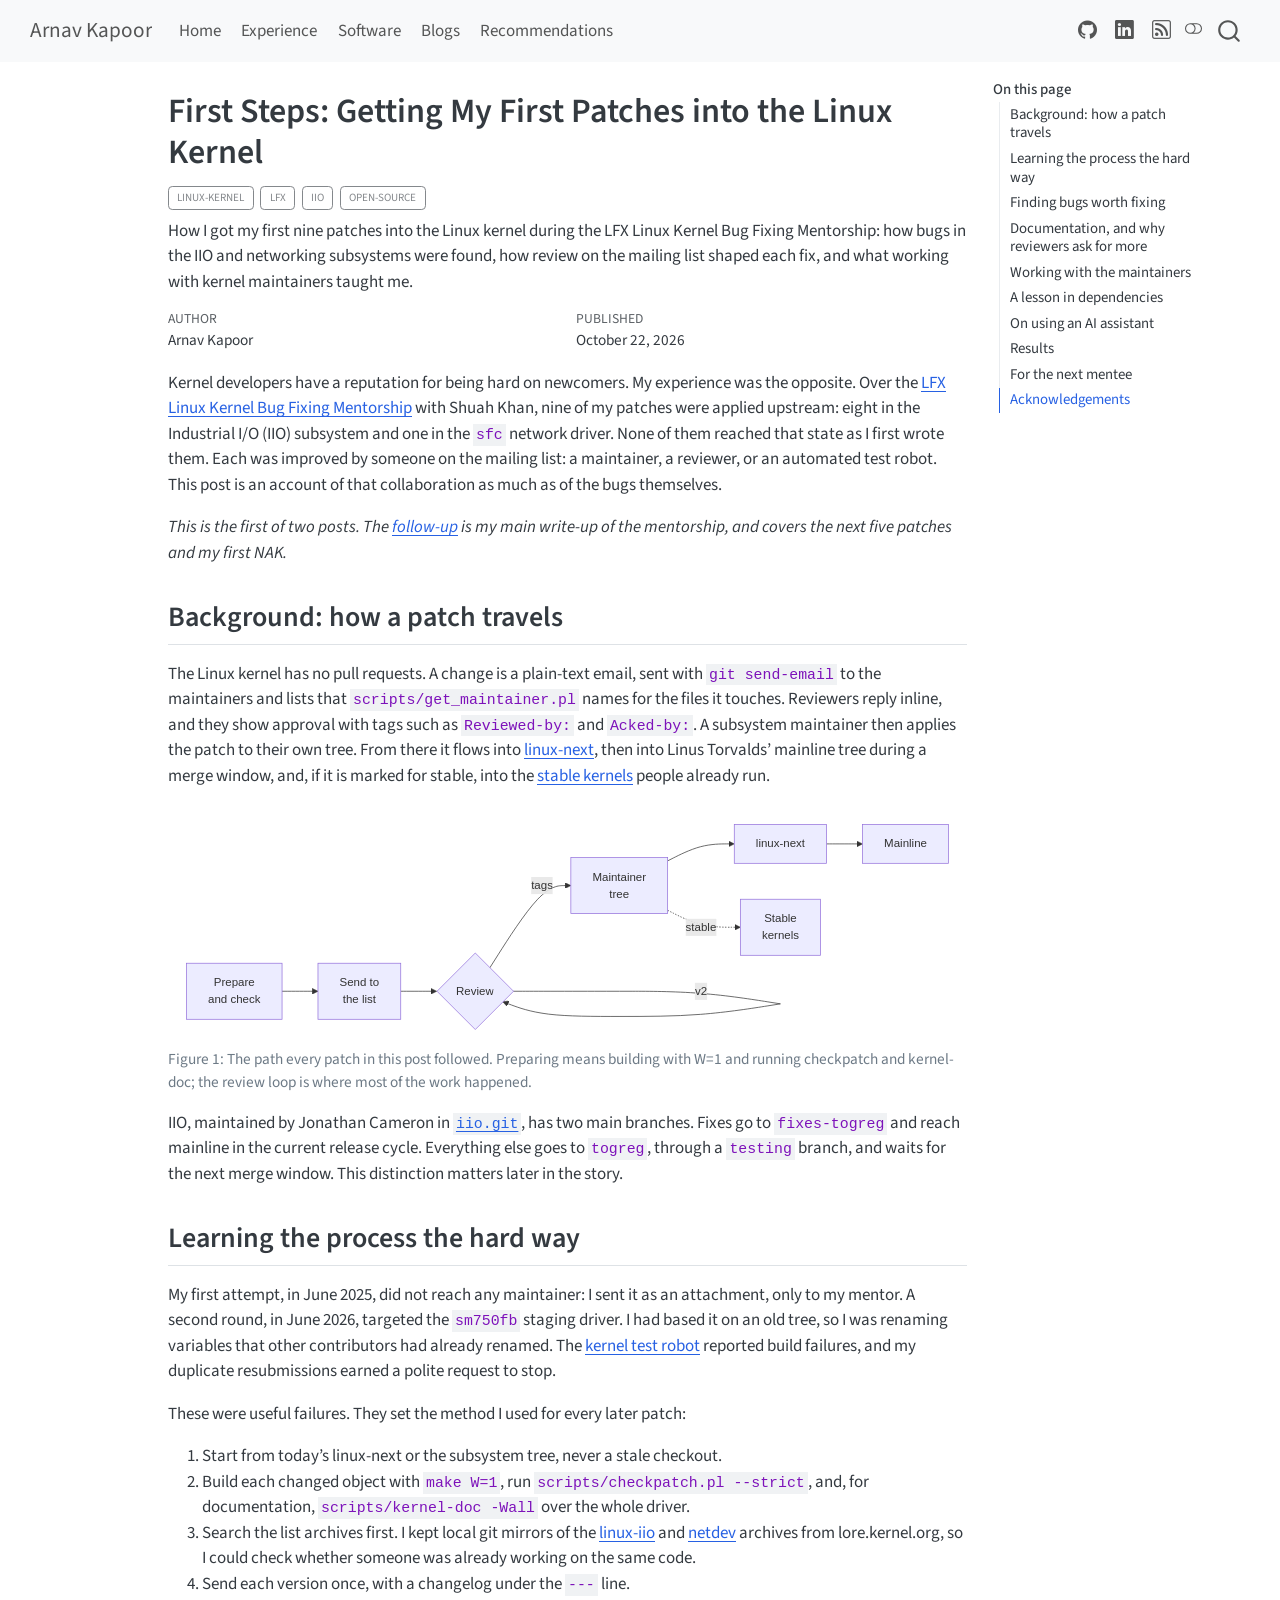
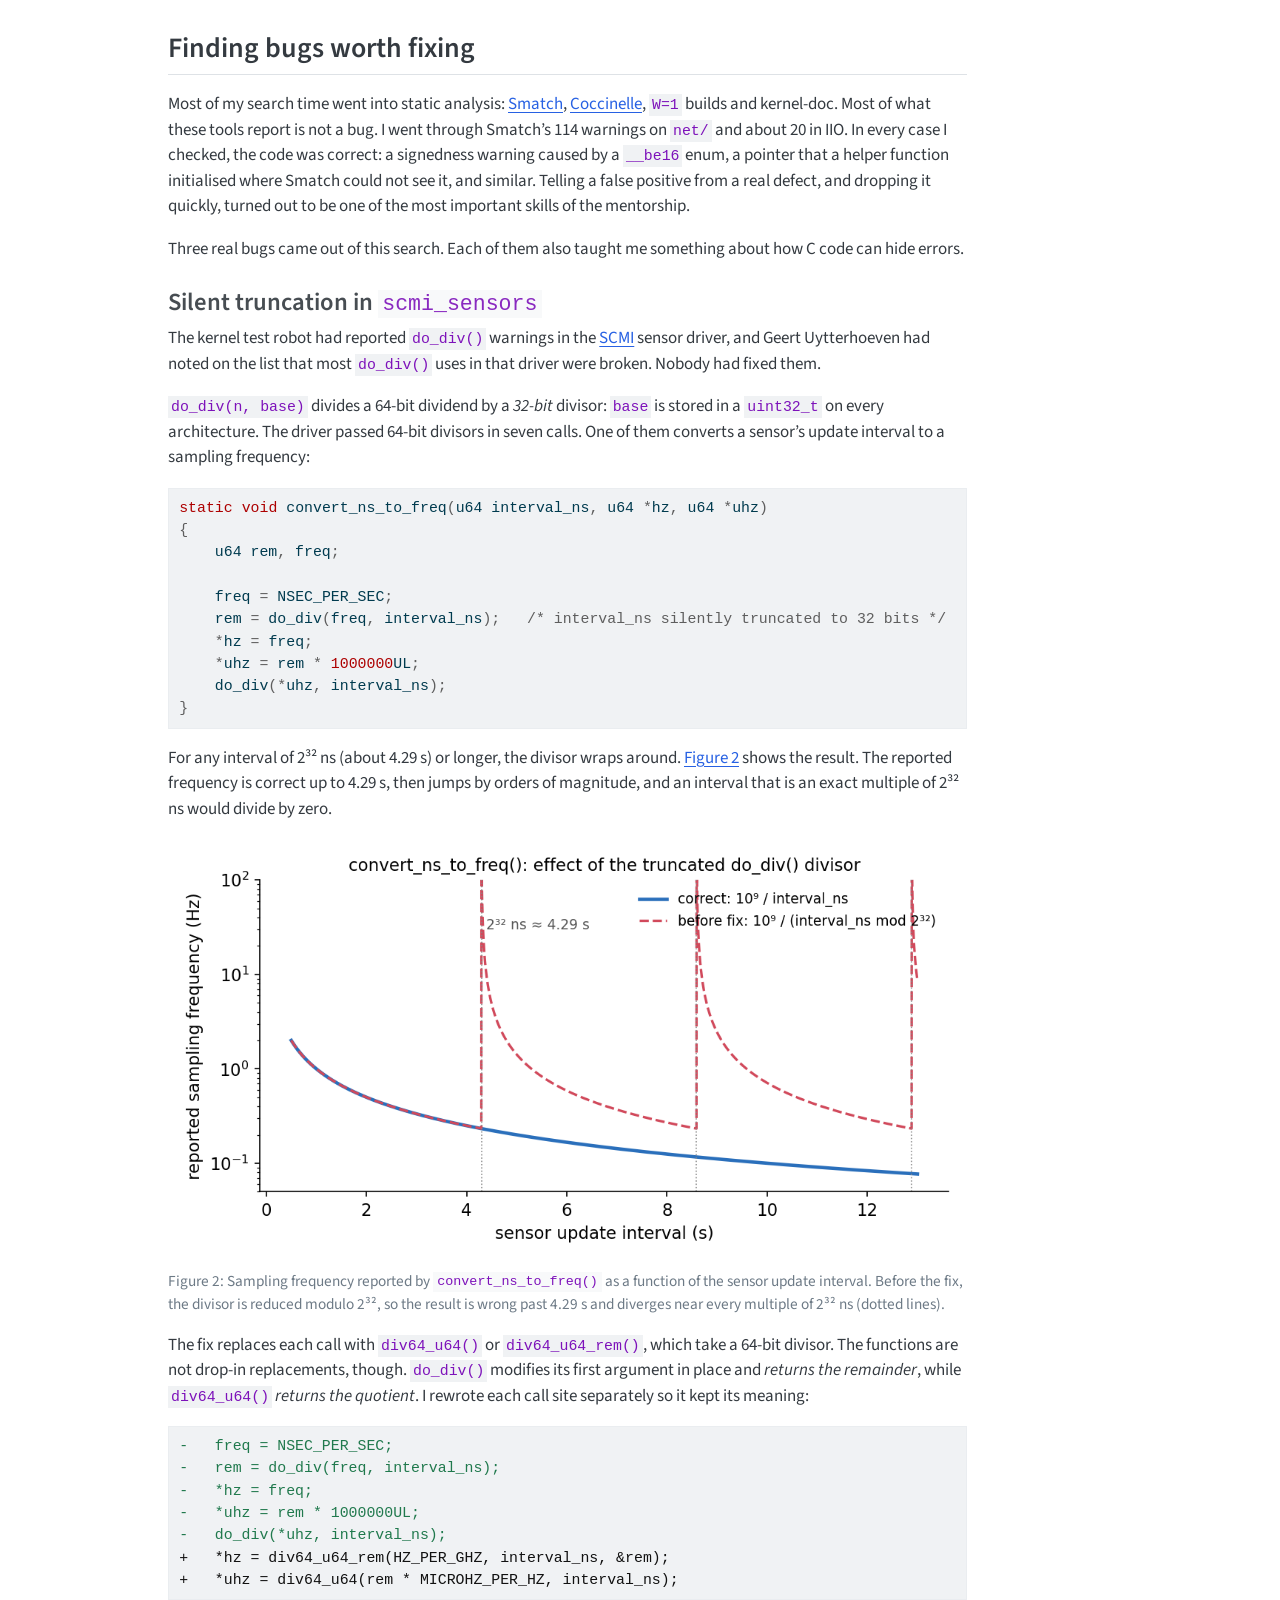
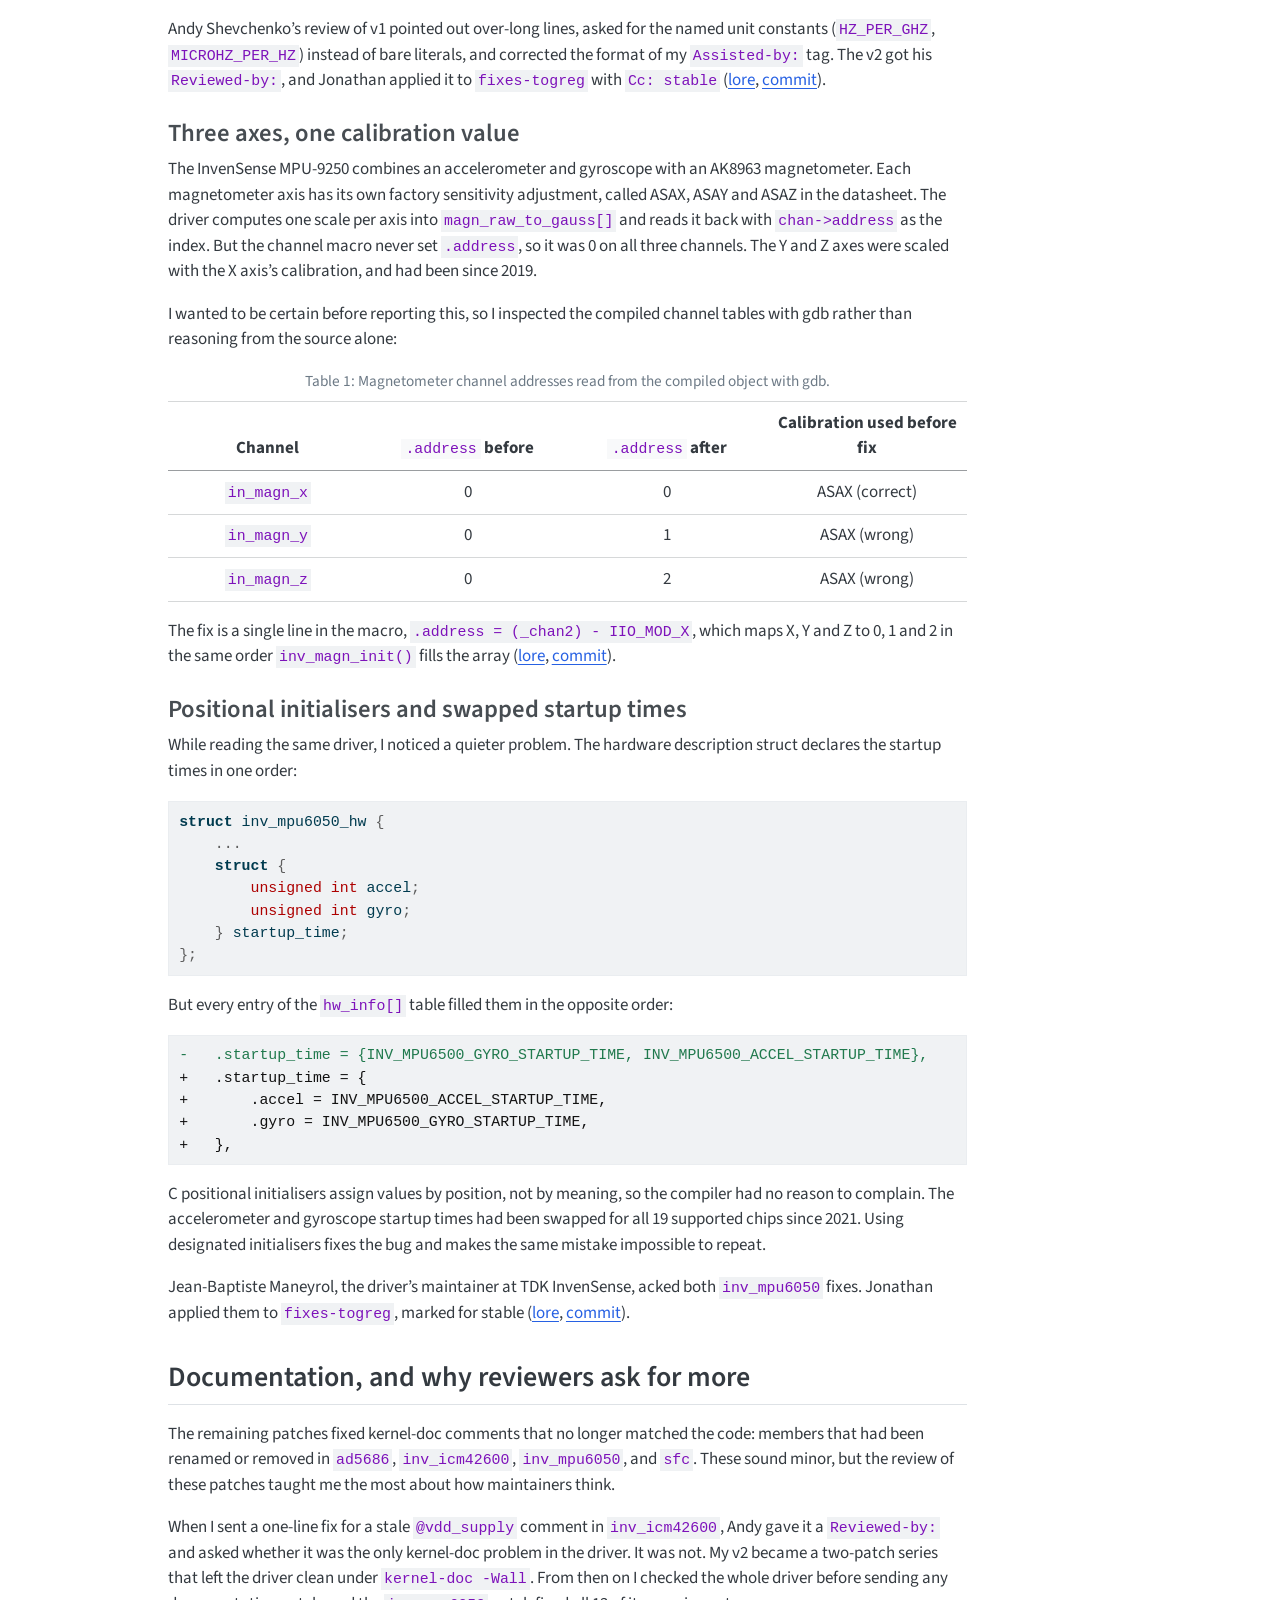
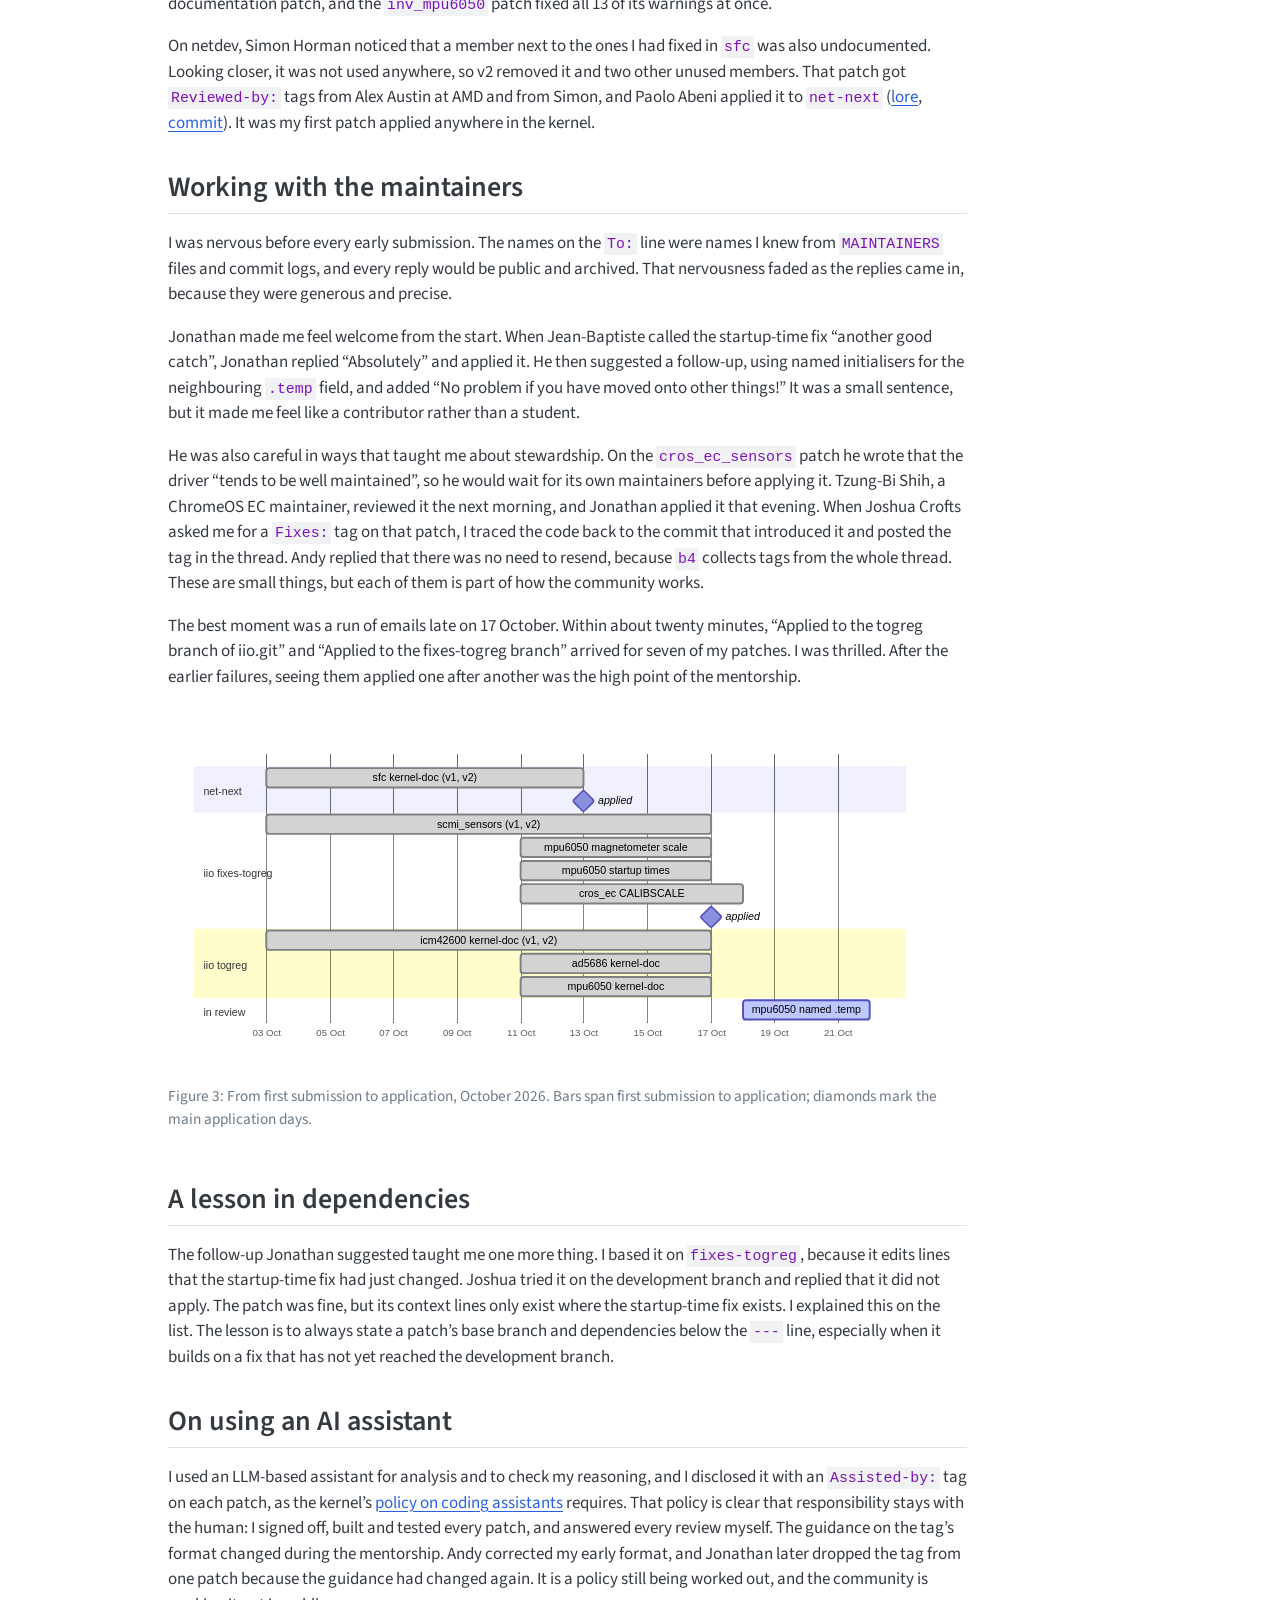
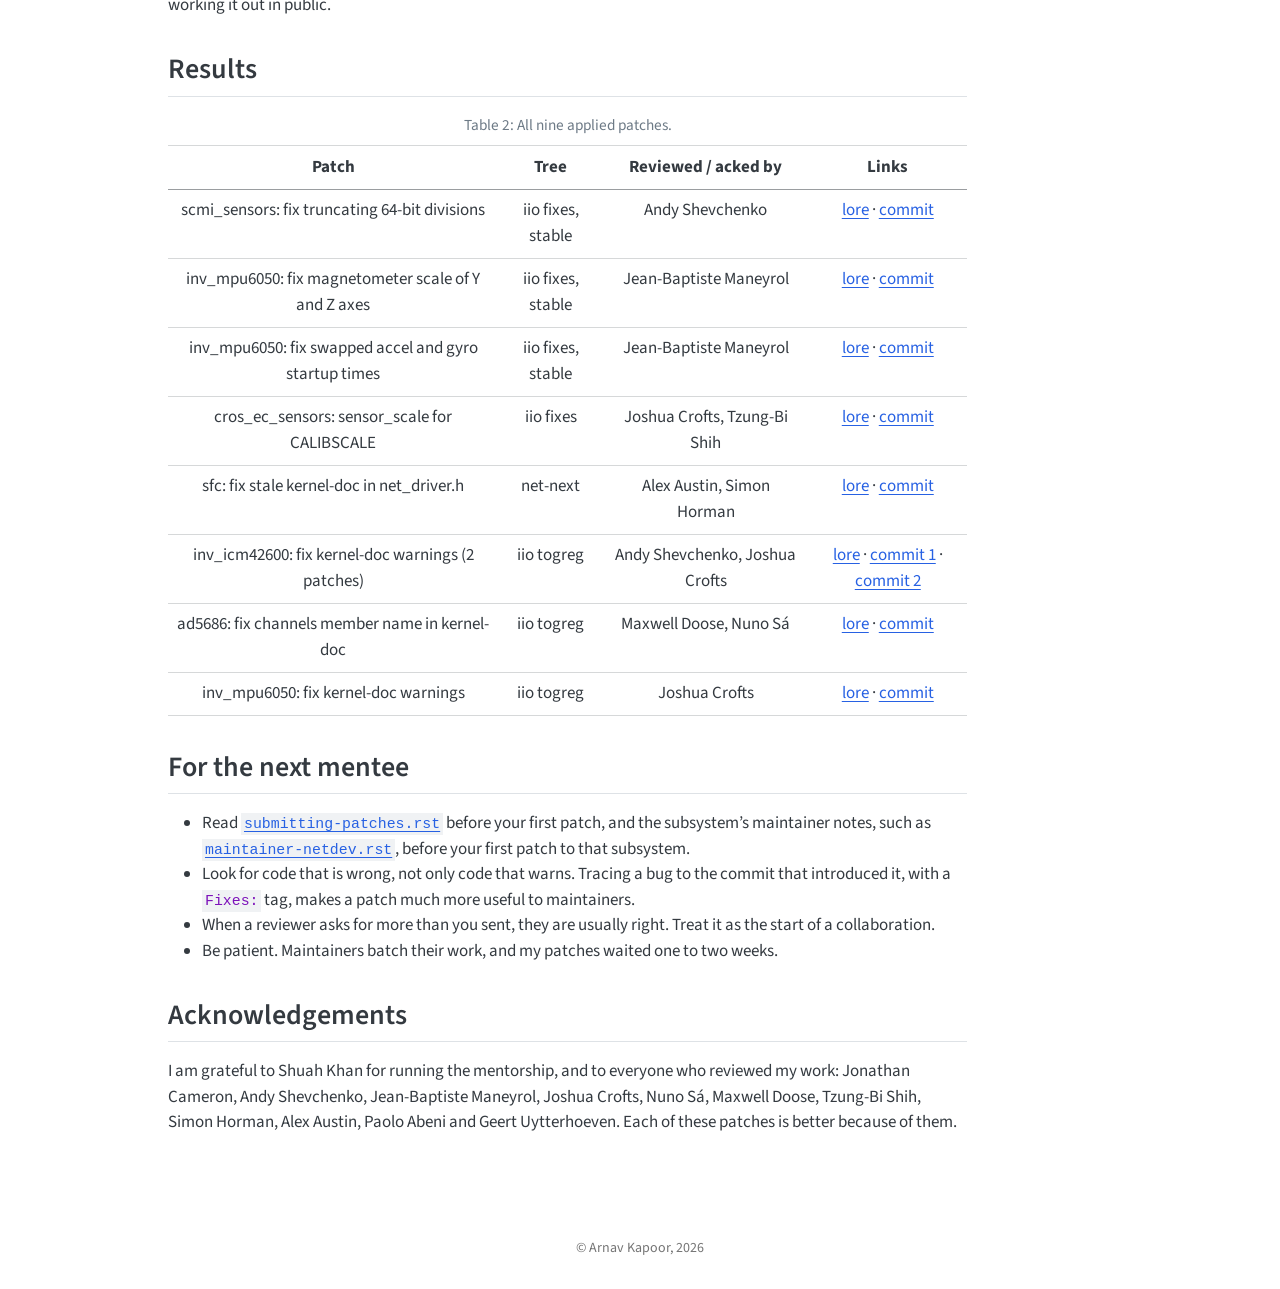
==== commit 55a6d738: "Update commit links in the first kernel post Point the scmi_sensors, inv_mpu6050, cros_ec_sensors an" ====
--- a/docs/posts/2026-10-22-lfx-kernel-mentorship/index.html
+++ b/docs/posts/2026-10-22-lfx-kernel-mentorship/index.html
@@ -501,7 +501,7 @@
 <span id="cb2-5"><a href="#cb2-5" aria-hidden="true" tabindex="-1"></a><span class="st">-   do_div(*uhz, interval_ns);</span></span>
 <span id="cb2-6"><a href="#cb2-6" aria-hidden="true" tabindex="-1"></a><span class="va">+   *hz = div64_u64_rem(HZ_PER_GHZ, interval_ns, &amp;rem);</span></span>
 <span id="cb2-7"><a href="#cb2-7" aria-hidden="true" tabindex="-1"></a><span class="va">+   *uhz = div64_u64(rem * MICROHZ_PER_HZ, interval_ns);</span></span></code></pre></div><button title="Copy to Clipboard" class="code-copy-button"><i class="bi"></i></button></div>
-<p>Andy Shevchenko’s review of v1 pointed out over-long lines, asked for the named unit constants (<code>HZ_PER_GHZ</code>, <code>MICROHZ_PER_HZ</code>) instead of bare literals, and corrected the format of my <code>Assisted-by:</code> tag. The v2 got his <code>Reviewed-by:</code>, and Jonathan applied it to <code>fixes-togreg</code> with <code>Cc: stable</code> (<a href="https://lore.kernel.org/all/20261006045244.13993-1-kapoorarnav43@gmail.com/">lore</a>, <a href="https://git.kernel.org/pub/scm/linux/kernel/git/jic23/iio.git/commit/?id=850040f34265">commit</a>).</p>
+<p>Andy Shevchenko’s review of v1 pointed out over-long lines, asked for the named unit constants (<code>HZ_PER_GHZ</code>, <code>MICROHZ_PER_HZ</code>) instead of bare literals, and corrected the format of my <code>Assisted-by:</code> tag. The v2 got his <code>Reviewed-by:</code>, and Jonathan applied it to <code>fixes-togreg</code> with <code>Cc: stable</code> (<a href="https://lore.kernel.org/all/20261006045244.13993-1-kapoorarnav43@gmail.com/">lore</a>, <a href="https://git.kernel.org/pub/scm/linux/kernel/git/jic23/iio.git/commit/?h=fixes-togreg&amp;id=043ececf147863fbd253687aa0b9edcac358a711">commit</a>).</p>
 </section>
 <section id="three-axes-one-calibration-value" class="level3">
 <h3 class="anchored" data-anchor-id="three-axes-one-calibration-value">Three axes, one calibration value</h3>
@@ -552,7 +552,7 @@
 </div>
 </figure>
 </div>
-<p>The fix is a single line in the macro, <code>.address = (_chan2) - IIO_MOD_X</code>, which maps X, Y and Z to 0, 1 and 2 in the same order <code>inv_magn_init()</code> fills the array (<a href="https://lore.kernel.org/all/20261011045619.357261-1-kapoorarnav43@gmail.com/">lore</a>, <a href="https://git.kernel.org/pub/scm/linux/kernel/git/jic23/iio.git/commit/?id=14265c34a218">commit</a>).</p>
+<p>The fix is a single line in the macro, <code>.address = (_chan2) - IIO_MOD_X</code>, which maps X, Y and Z to 0, 1 and 2 in the same order <code>inv_magn_init()</code> fills the array (<a href="https://lore.kernel.org/all/20261011045619.357261-1-kapoorarnav43@gmail.com/">lore</a>, <a href="https://git.kernel.org/pub/scm/linux/kernel/git/jic23/iio.git/commit/?h=fixes-togreg&amp;id=e5f7a6684a23d9b20184a81b4ebded3b3504ccdc">commit</a>).</p>
 </section>
 <section id="positional-initialisers-and-swapped-startup-times" class="level3">
 <h3 class="anchored" data-anchor-id="positional-initialisers-and-swapped-startup-times">Positional initialisers and swapped startup times</h3>
@@ -571,14 +571,14 @@
 <span id="cb4-4"><a href="#cb4-4" aria-hidden="true" tabindex="-1"></a><span class="va">+       .gyro = INV_MPU6500_GYRO_STARTUP_TIME,</span></span>
 <span id="cb4-5"><a href="#cb4-5" aria-hidden="true" tabindex="-1"></a><span class="va">+   },</span></span></code></pre></div><button title="Copy to Clipboard" class="code-copy-button"><i class="bi"></i></button></div>
 <p>C positional initialisers assign values by position, not by meaning, so the compiler had no reason to complain. The accelerometer and gyroscope startup times had been swapped for all 19 supported chips since 2021. Using designated initialisers fixes the bug and makes the same mistake impossible to repeat.</p>
-<p>Jean-Baptiste Maneyrol, the driver’s maintainer at TDK InvenSense, acked both <code>inv_mpu6050</code> fixes. Jonathan applied them to <code>fixes-togreg</code>, marked for stable (<a href="https://lore.kernel.org/all/20261011045710.357809-1-kapoorarnav43@gmail.com/">lore</a>, <a href="https://git.kernel.org/pub/scm/linux/kernel/git/jic23/iio.git/commit/?id=2b8d4cd20ac8">commit</a>).</p>
+<p>Jean-Baptiste Maneyrol, the driver’s maintainer at TDK InvenSense, acked both <code>inv_mpu6050</code> fixes. Jonathan applied them to <code>fixes-togreg</code>, marked for stable (<a href="https://lore.kernel.org/all/20261011045710.357809-1-kapoorarnav43@gmail.com/">lore</a>, <a href="https://git.kernel.org/pub/scm/linux/kernel/git/jic23/iio.git/commit/?h=fixes-togreg&amp;id=3a5e2ca34cadd9d5993064884aa5b9c4f6d71dff">commit</a>).</p>
 </section>
 </section>
 <section id="documentation-and-why-reviewers-ask-for-more" class="level2">
 <h2 class="anchored" data-anchor-id="documentation-and-why-reviewers-ask-for-more">Documentation, and why reviewers ask for more</h2>
 <p>The remaining patches fixed kernel-doc comments that no longer matched the code: members that had been renamed or removed in <code>ad5686</code>, <code>inv_icm42600</code>, <code>inv_mpu6050</code>, and <code>sfc</code>. These sound minor, but the review of these patches taught me the most about how maintainers think.</p>
 <p>When I sent a one-line fix for a stale <code>@vdd_supply</code> comment in <code>inv_icm42600</code>, Andy gave it a <code>Reviewed-by:</code> and asked whether it was the only kernel-doc problem in the driver. It was not. My v2 became a two-patch series that left the driver clean under <code>kernel-doc -Wall</code>. From then on I checked the whole driver before sending any documentation patch, and the <code>inv_mpu6050</code> patch fixed all 13 of its warnings at once.</p>
-<p>On netdev, Simon Horman noticed that a member next to the ones I had fixed in <code>sfc</code> was also undocumented. Looking closer, it was not used anywhere, so v2 removed it and two other unused members. That patch got <code>Reviewed-by:</code> tags from Alex Austin at AMD and from Simon, and Paolo Abeni applied it to <code>net-next</code> (<a href="https://lore.kernel.org/all/20261007175338.28683-1-kapoorarnav43@gmail.com/">lore</a>, <a href="https://git.kernel.org/netdev/net-next/c/32a8010d2c30">commit</a>). It was my first patch applied anywhere in the kernel.</p>
+<p>On netdev, Simon Horman noticed that a member next to the ones I had fixed in <code>sfc</code> was also undocumented. Looking closer, it was not used anywhere, so v2 removed it and two other unused members. That patch got <code>Reviewed-by:</code> tags from Alex Austin at AMD and from Simon, and Paolo Abeni applied it to <code>net-next</code> (<a href="https://lore.kernel.org/all/20261007175338.28683-1-kapoorarnav43@gmail.com/">lore</a>, <a href="https://git.kernel.org/pub/scm/linux/kernel/git/torvalds/linux.git/commit/?id=32a8010d2c30c7aa3bd732048c3b366dd3d48c6e">commit</a>). It was my first patch applied anywhere in the kernel.</p>
 </section>
 <section id="working-with-the-maintainers" class="level2">
 <h2 class="anchored" data-anchor-id="working-with-the-maintainers">Working with the maintainers</h2>
@@ -651,49 +651,49 @@
 <td>scmi_sensors: fix truncating 64-bit divisions</td>
 <td>iio fixes, stable</td>
 <td>Andy Shevchenko</td>
-<td><a href="https://lore.kernel.org/all/20261006045244.13993-1-kapoorarnav43@gmail.com/">lore</a> · <a href="https://git.kernel.org/pub/scm/linux/kernel/git/jic23/iio.git/commit/?id=850040f34265">commit</a></td>
+<td><a href="https://lore.kernel.org/all/20261006045244.13993-1-kapoorarnav43@gmail.com/">lore</a> · <a href="https://git.kernel.org/pub/scm/linux/kernel/git/jic23/iio.git/commit/?h=fixes-togreg&amp;id=043ececf147863fbd253687aa0b9edcac358a711">commit</a></td>
 </tr>
 <tr class="even">
 <td>inv_mpu6050: fix magnetometer scale of Y and Z axes</td>
 <td>iio fixes, stable</td>
 <td>Jean-Baptiste Maneyrol</td>
-<td><a href="https://lore.kernel.org/all/20261011045619.357261-1-kapoorarnav43@gmail.com/">lore</a> · <a href="https://git.kernel.org/pub/scm/linux/kernel/git/jic23/iio.git/commit/?id=14265c34a218">commit</a></td>
+<td><a href="https://lore.kernel.org/all/20261011045619.357261-1-kapoorarnav43@gmail.com/">lore</a> · <a href="https://git.kernel.org/pub/scm/linux/kernel/git/jic23/iio.git/commit/?h=fixes-togreg&amp;id=e5f7a6684a23d9b20184a81b4ebded3b3504ccdc">commit</a></td>
 </tr>
 <tr class="odd">
 <td>inv_mpu6050: fix swapped accel and gyro startup times</td>
 <td>iio fixes, stable</td>
 <td>Jean-Baptiste Maneyrol</td>
-<td><a href="https://lore.kernel.org/all/20261011045710.357809-1-kapoorarnav43@gmail.com/">lore</a> · <a href="https://git.kernel.org/pub/scm/linux/kernel/git/jic23/iio.git/commit/?id=2b8d4cd20ac8">commit</a></td>
+<td><a href="https://lore.kernel.org/all/20261011045710.357809-1-kapoorarnav43@gmail.com/">lore</a> · <a href="https://git.kernel.org/pub/scm/linux/kernel/git/jic23/iio.git/commit/?h=fixes-togreg&amp;id=3a5e2ca34cadd9d5993064884aa5b9c4f6d71dff">commit</a></td>
 </tr>
 <tr class="even">
 <td>cros_ec_sensors: sensor_scale for CALIBSCALE</td>
 <td>iio fixes</td>
 <td>Joshua Crofts, Tzung-Bi Shih</td>
-<td><a href="https://lore.kernel.org/all/20261011045410.356156-1-kapoorarnav43@gmail.com/">lore</a> · <a href="https://git.kernel.org/pub/scm/linux/kernel/git/jic23/iio.git/commit/?id=489856f8d455">commit</a></td>
+<td><a href="https://lore.kernel.org/all/20261011045410.356156-1-kapoorarnav43@gmail.com/">lore</a> · <a href="https://git.kernel.org/pub/scm/linux/kernel/git/jic23/iio.git/commit/?h=fixes-togreg&amp;id=0f8945d5da179594ed7ba058eeb363964438d2d7">commit</a></td>
 </tr>
 <tr class="odd">
 <td>sfc: fix stale kernel-doc in net_driver.h</td>
 <td>net-next</td>
 <td>Alex Austin, Simon Horman</td>
-<td><a href="https://lore.kernel.org/all/20261007175338.28683-1-kapoorarnav43@gmail.com/">lore</a> · <a href="https://git.kernel.org/netdev/net-next/c/32a8010d2c30">commit</a></td>
+<td><a href="https://lore.kernel.org/all/20261007175338.28683-1-kapoorarnav43@gmail.com/">lore</a> · <a href="https://git.kernel.org/pub/scm/linux/kernel/git/torvalds/linux.git/commit/?id=32a8010d2c30c7aa3bd732048c3b366dd3d48c6e">commit</a></td>
 </tr>
 <tr class="even">
 <td>inv_icm42600: fix kernel-doc warnings (2 patches)</td>
 <td>iio togreg</td>
 <td>Andy Shevchenko, Joshua Crofts</td>
-<td><a href="https://lore.kernel.org/all/20261006045413.14320-1-kapoorarnav43@gmail.com/">lore</a></td>
+<td><a href="https://lore.kernel.org/all/20261006045413.14320-1-kapoorarnav43@gmail.com/">lore</a> · <a href="https://git.kernel.org/pub/scm/linux/kernel/git/jic23/iio.git/commit/?h=togreg&amp;id=0b620e4ac7319aac1127fc9a6a967293a32ce494">commit 1</a> · <a href="https://git.kernel.org/pub/scm/linux/kernel/git/jic23/iio.git/commit/?h=togreg&amp;id=9b4d3cb03ba148f922458d53b32c32701cfbb2d6">commit 2</a></td>
 </tr>
 <tr class="odd">
 <td>ad5686: fix channels member name in kernel-doc</td>
 <td>iio togreg</td>
 <td>Maxwell Doose, Nuno Sá</td>
-<td><a href="https://lore.kernel.org/all/20261011045149.353929-1-kapoorarnav43@gmail.com/">lore</a></td>
+<td><a href="https://lore.kernel.org/all/20261011045149.353929-1-kapoorarnav43@gmail.com/">lore</a> · <a href="https://git.kernel.org/pub/scm/linux/kernel/git/jic23/iio.git/commit/?h=togreg&amp;id=be93038a0c103be7c86b2a9fd907f46c30e82cae">commit</a></td>
 </tr>
 <tr class="even">
 <td>inv_mpu6050: fix kernel-doc warnings</td>
 <td>iio togreg</td>
 <td>Joshua Crofts</td>
-<td><a href="https://lore.kernel.org/all/20261011045754.358335-1-kapoorarnav43@gmail.com/">lore</a></td>
+<td><a href="https://lore.kernel.org/all/20261011045754.358335-1-kapoorarnav43@gmail.com/">lore</a> · <a href="https://git.kernel.org/pub/scm/linux/kernel/git/jic23/iio.git/commit/?h=togreg&amp;id=e0cc0b6b80be0fc9843c6fec82a7abb45e74df43">commit</a></td>
 </tr>
 </tbody>
 </table>
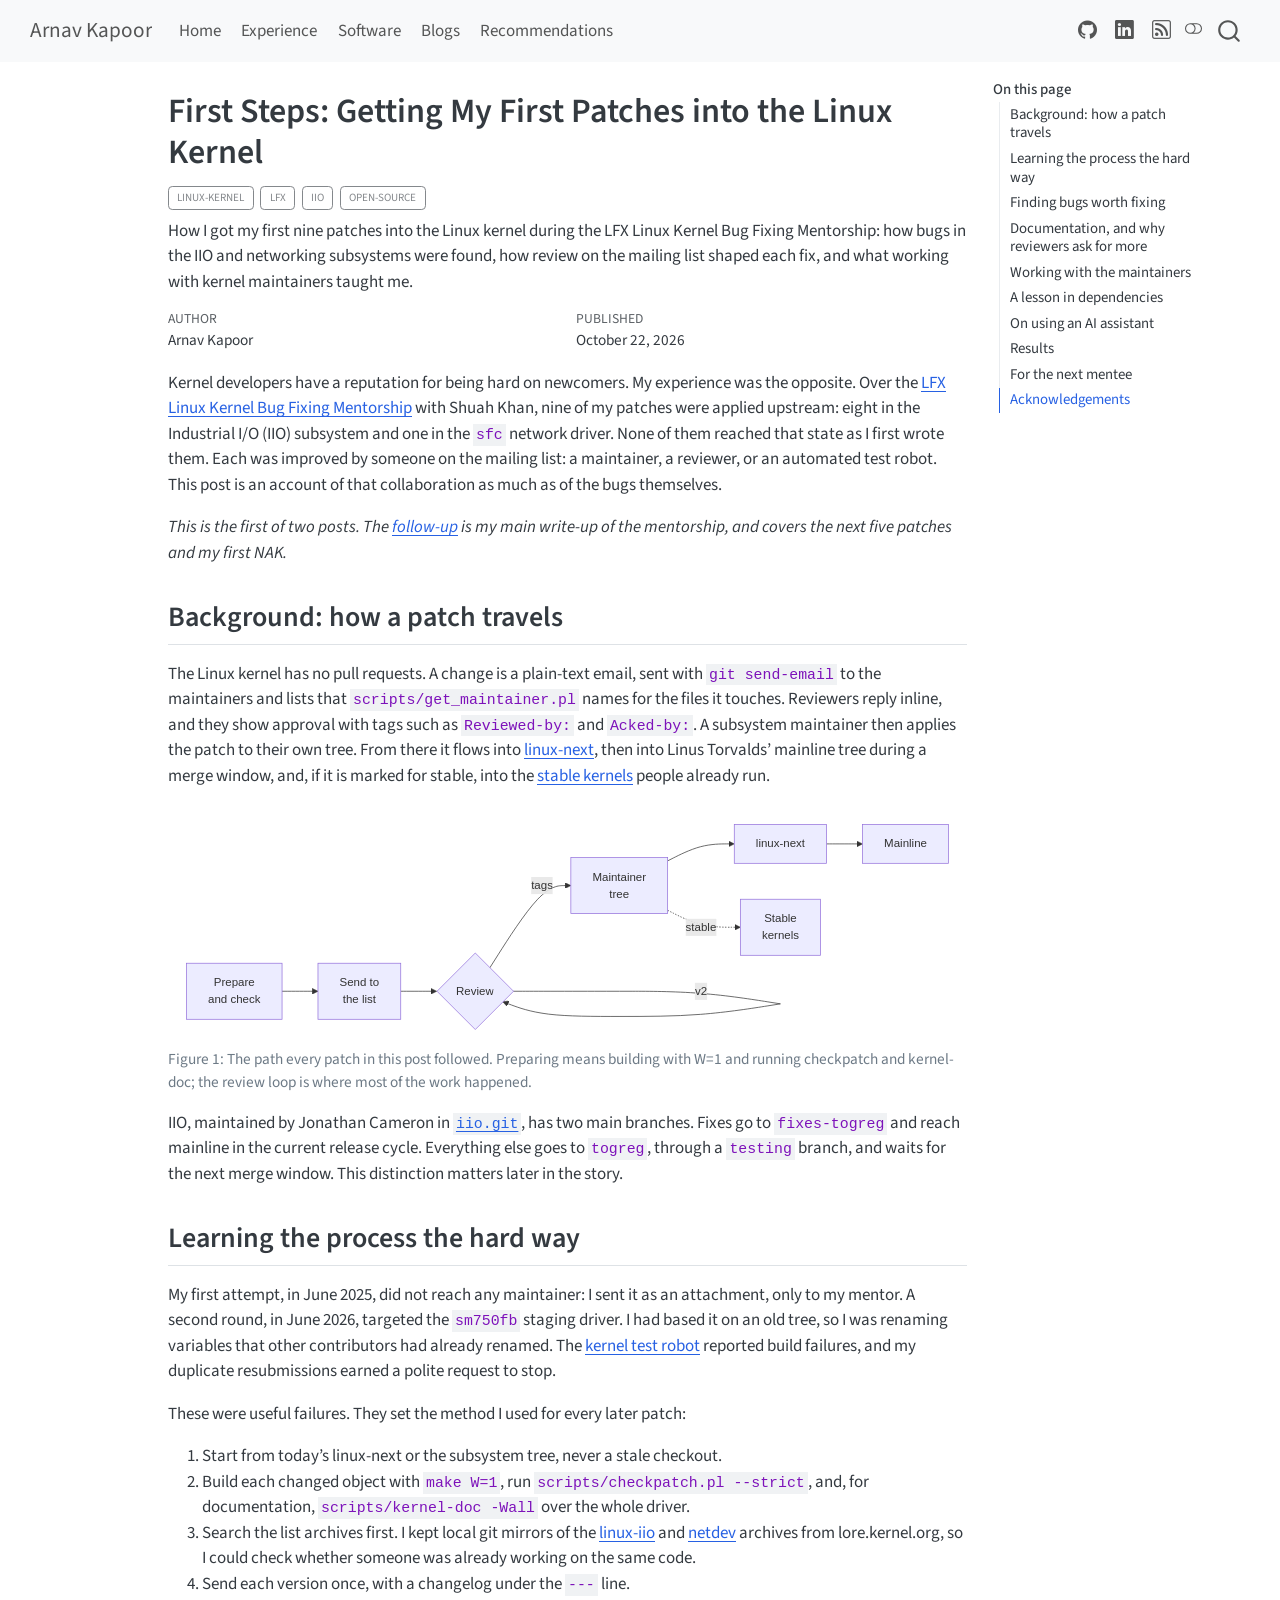
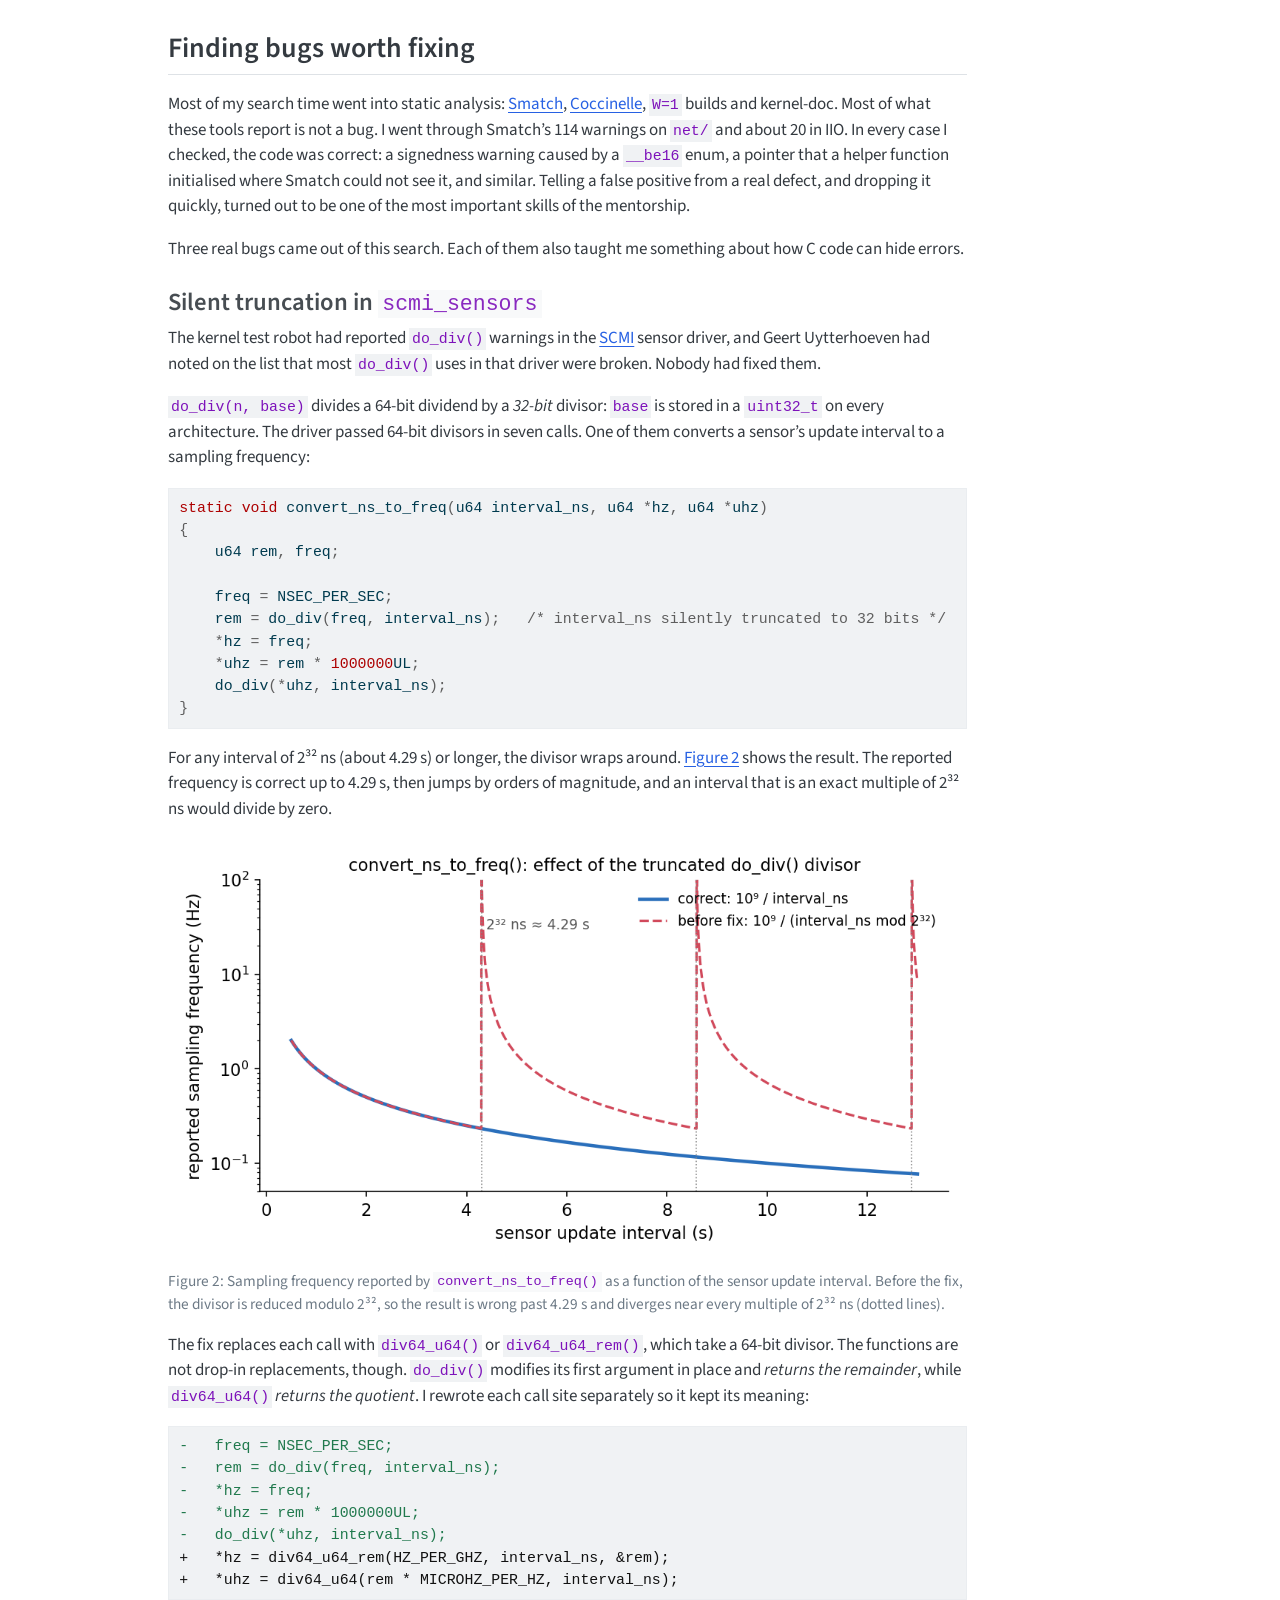
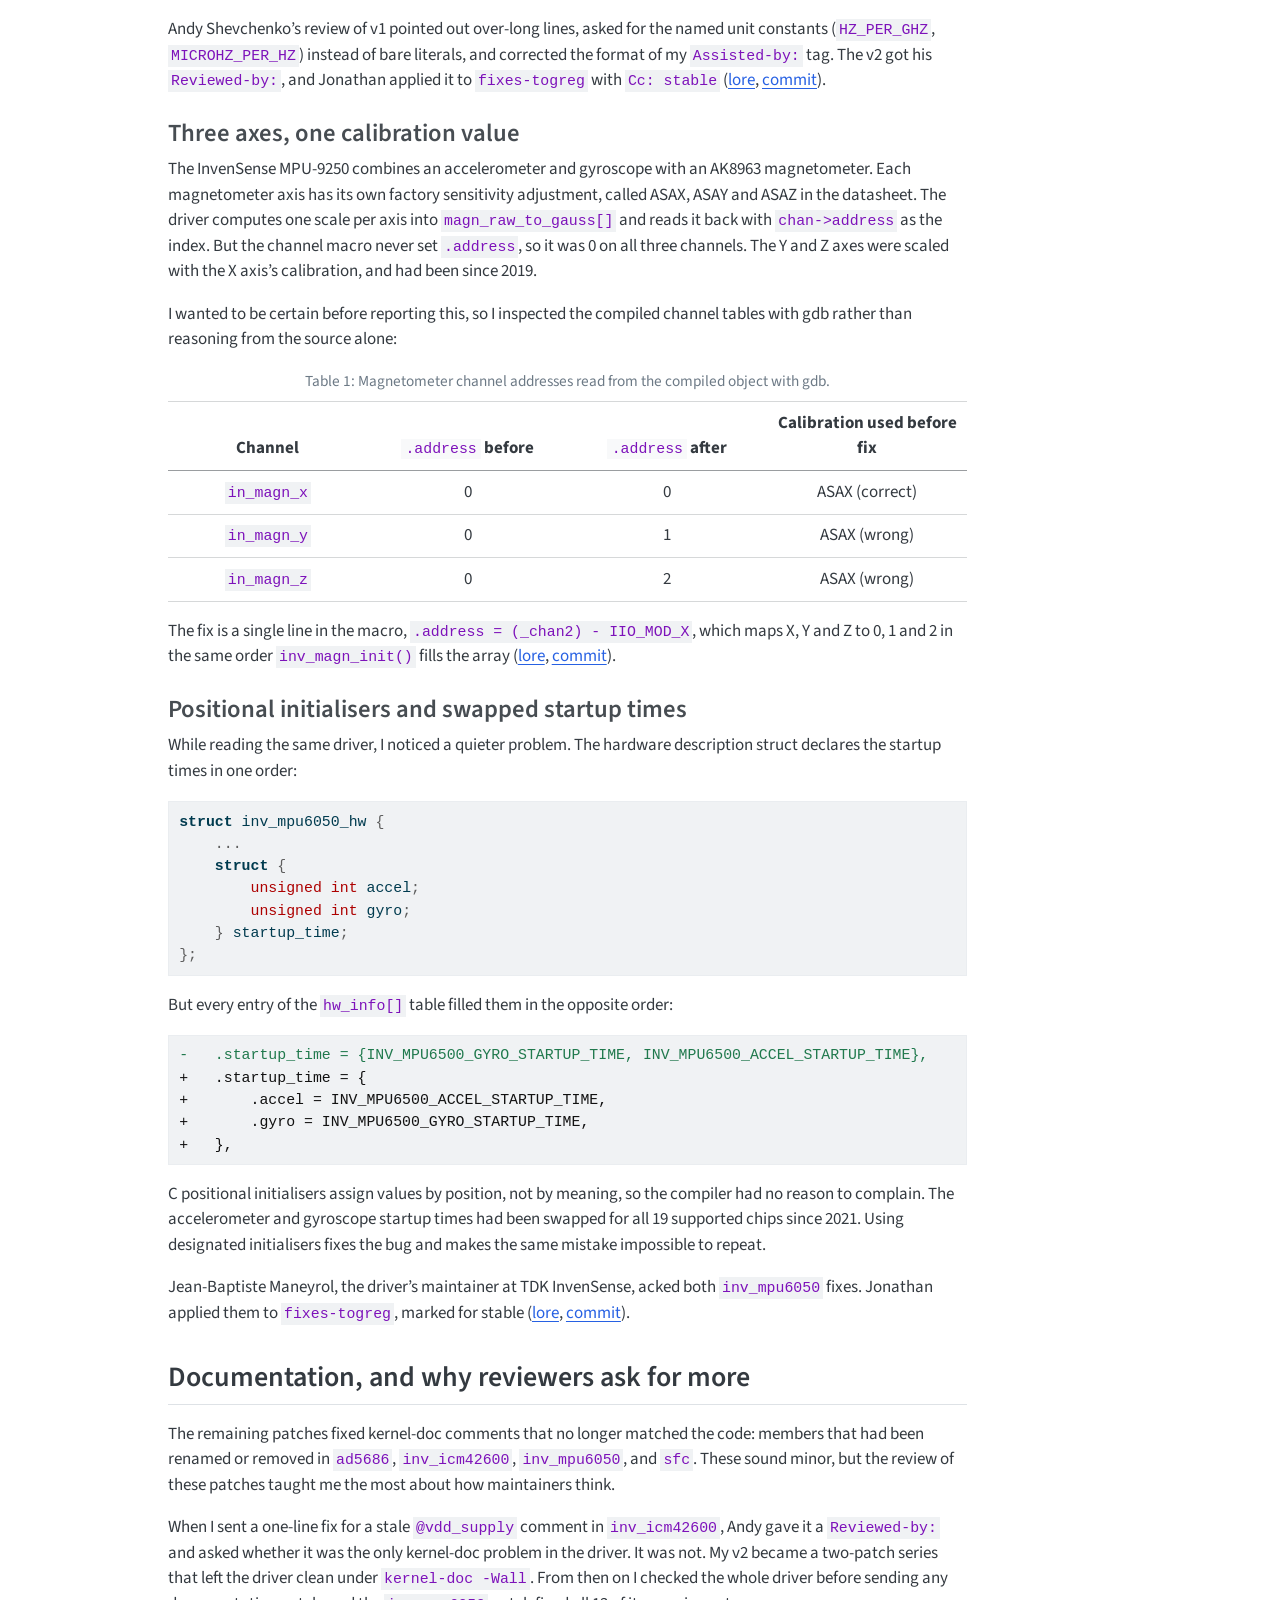
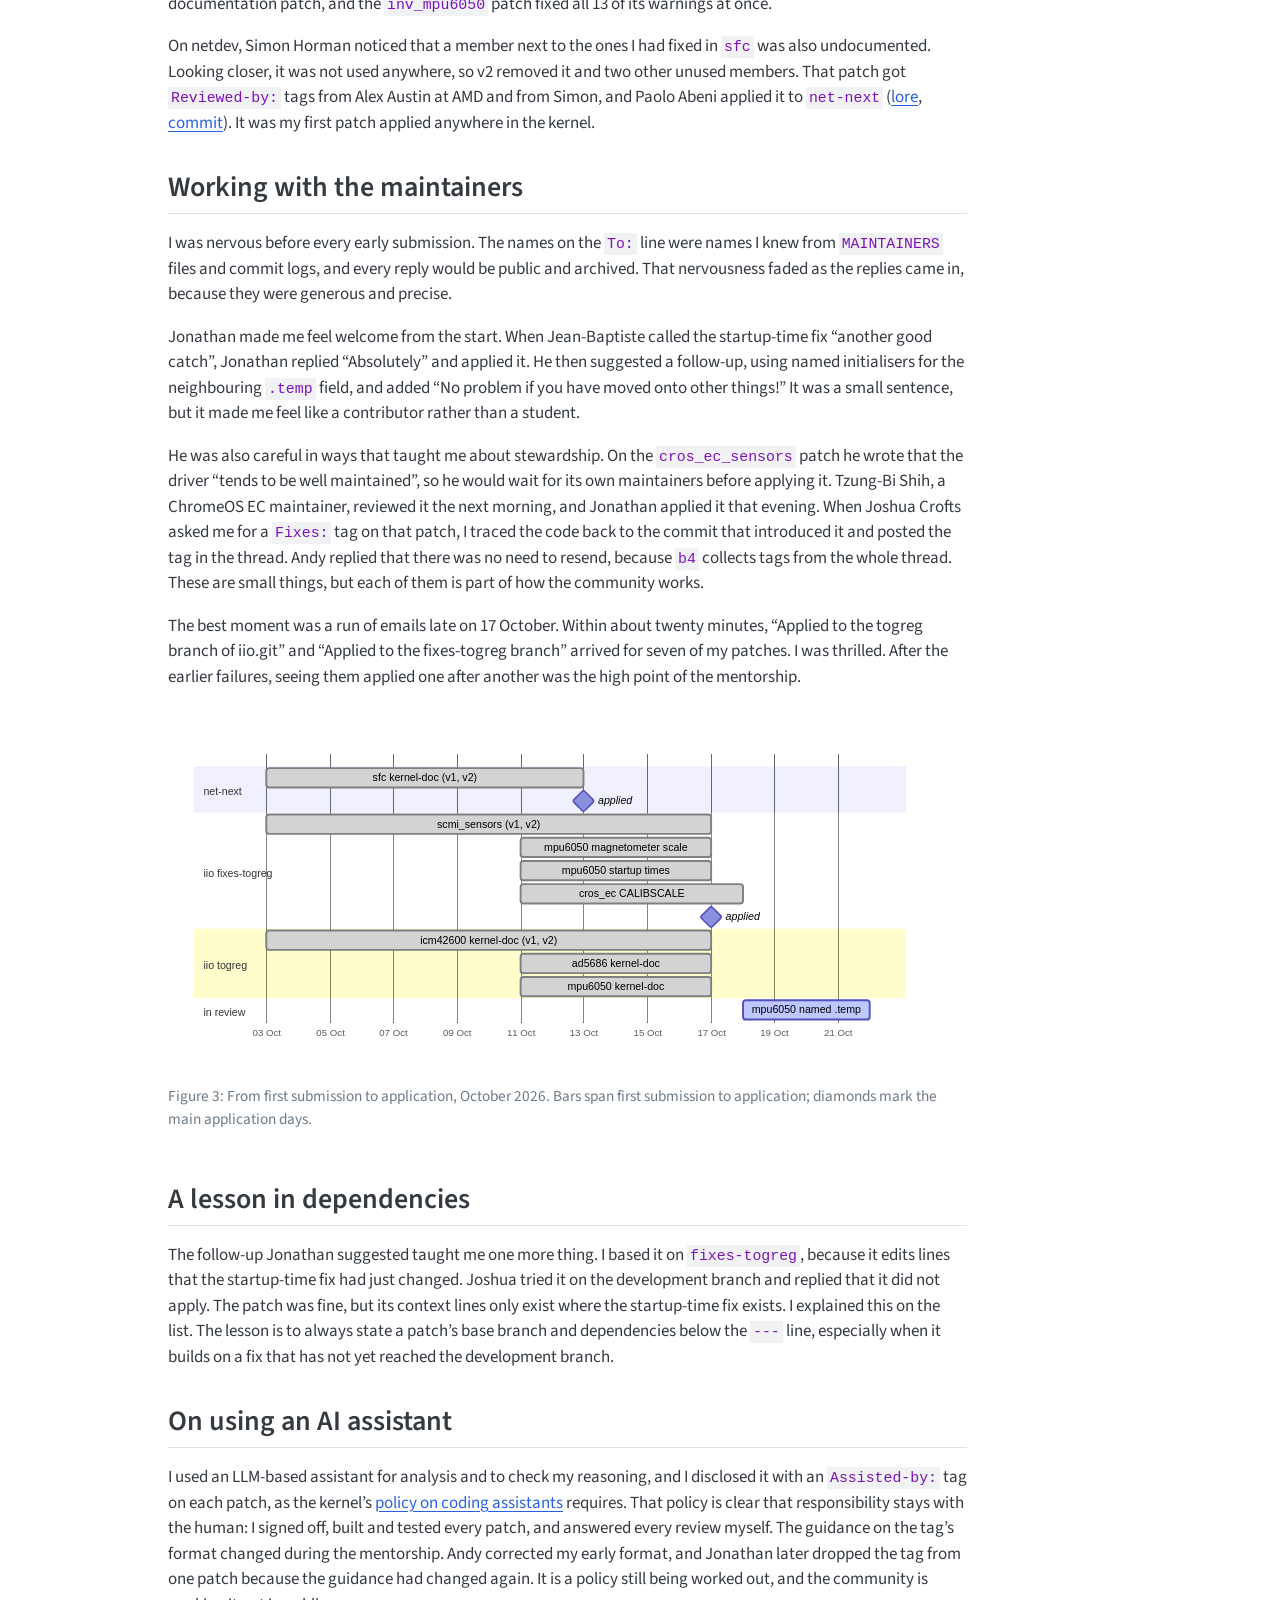
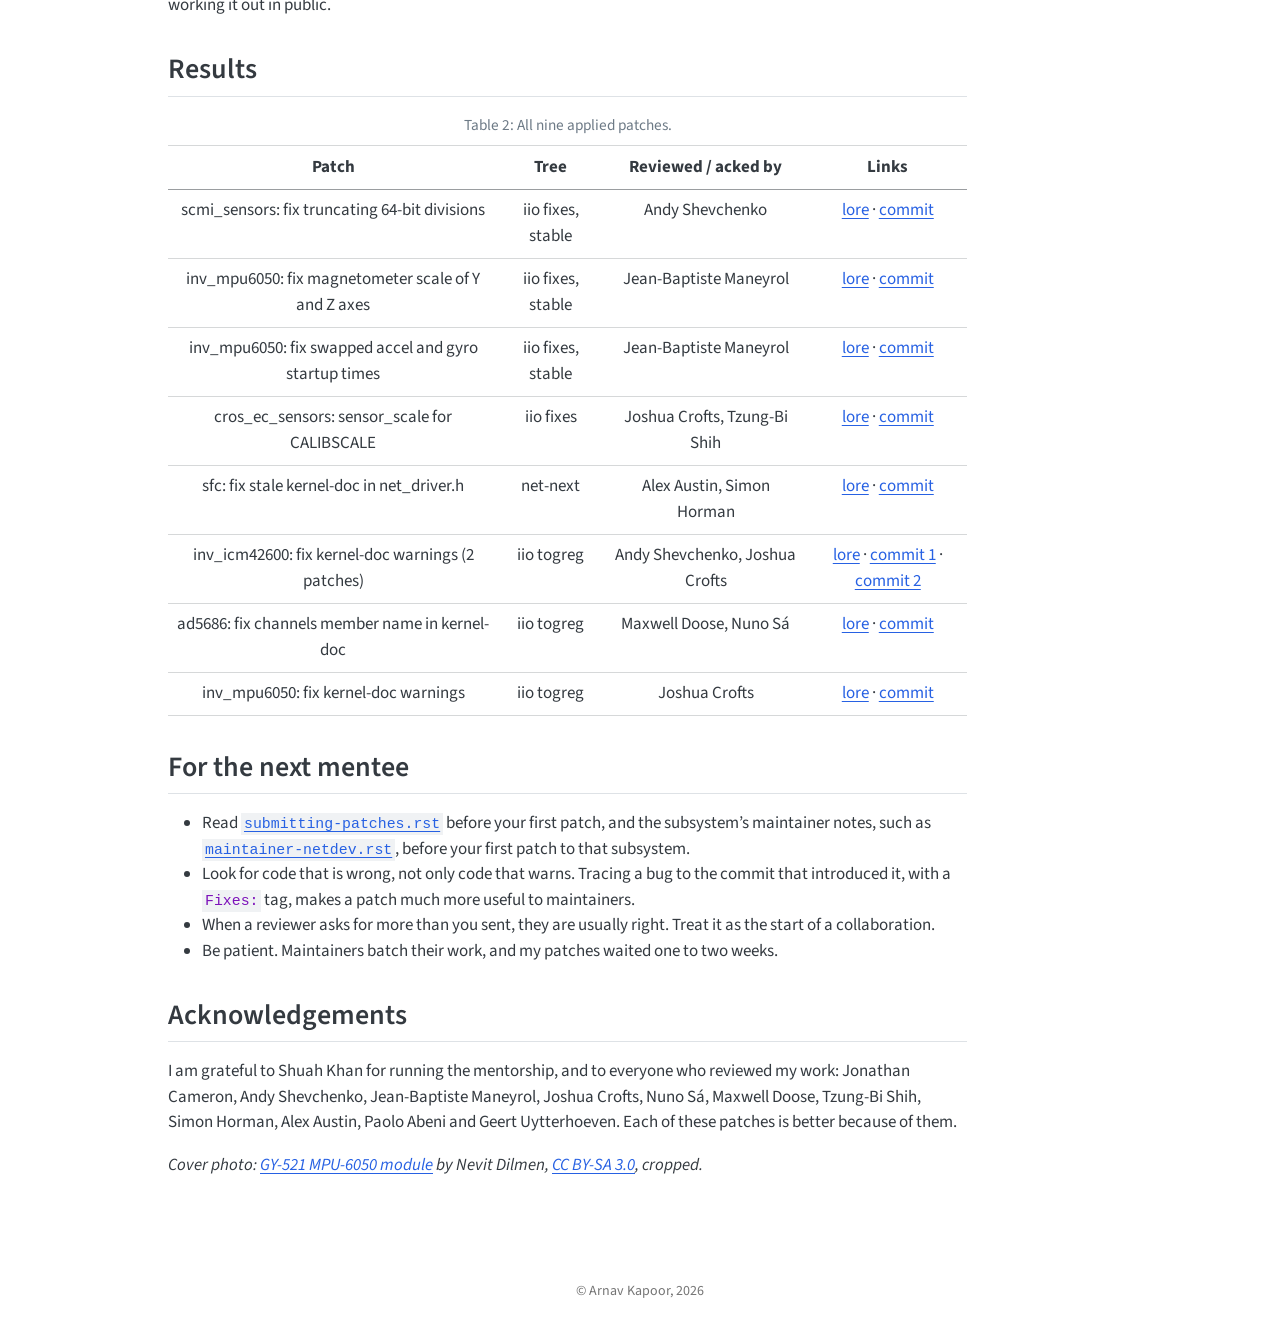
==== commit c98b9dc8: "Use photos as blog cover images Replace the generated covers with cropped Wikimedia Commons photos o" ====
--- a/docs/posts/2026-10-22-lfx-kernel-mentorship/index.html
+++ b/docs/posts/2026-10-22-lfx-kernel-mentorship/index.html
@@ -713,6 +713,7 @@
 <section id="acknowledgements" class="level2">
 <h2 class="anchored" data-anchor-id="acknowledgements">Acknowledgements</h2>
 <p>I am grateful to Shuah Khan for running the mentorship, and to everyone who reviewed my work: Jonathan Cameron, Andy Shevchenko, Jean-Baptiste Maneyrol, Joshua Crofts, Nuno Sá, Maxwell Doose, Tzung-Bi Shih, Simon Horman, Alex Austin, Paolo Abeni and Geert Uytterhoeven. Each of these patches is better because of them.</p>
+<p><em>Cover photo: <a href="https://commons.wikimedia.org/wiki/File:GY-521_MPU-6050_Module_3_Axis_Gyroscope_%2B_Accelerometer_0487.jpg">GY-521 MPU-6050 module</a> by Nevit Dilmen, <a href="https://creativecommons.org/licenses/by-sa/3.0/">CC BY-SA 3.0</a>, cropped.</em></p>
 
 
 </section>
--- a/docs/styles.css
+++ b/docs/styles.css
@@ -103,3 +103,40 @@
     flex: 0 0 25% !important;
   }
 }
+
+/* Blog listing: image sits under the date, so the text gets the full width beside them */
+@media (min-width: 768px) {
+  #listing-listing .quarto-post {
+    display: grid;
+    grid-template-columns: 200px 1fr;
+    grid-template-rows: auto 1fr;
+    grid-template-areas:
+      "meta  body"
+      "thumb body";
+    column-gap: 2em;
+    row-gap: 0.25em;
+  }
+  #listing-listing .quarto-post .metadata {
+    grid-area: meta;
+    padding-bottom: 0.5em;
+  }
+  #listing-listing .quarto-post .thumbnail {
+    grid-area: thumb;
+  }
+  #listing-listing .quarto-post .body {
+    grid-area: body;
+  }
+}
+#listing-listing .quarto-post .thumbnail img {
+  aspect-ratio: 3 / 2;
+  border-radius: 8px;
+}
+
+/* Compact categories column */
+.quarto-listing-category-title {
+  font-size: 0.95rem;
+}
+.quarto-listing-category .category {
+  font-size: 0.85rem;
+  line-height: 1.5;
+}
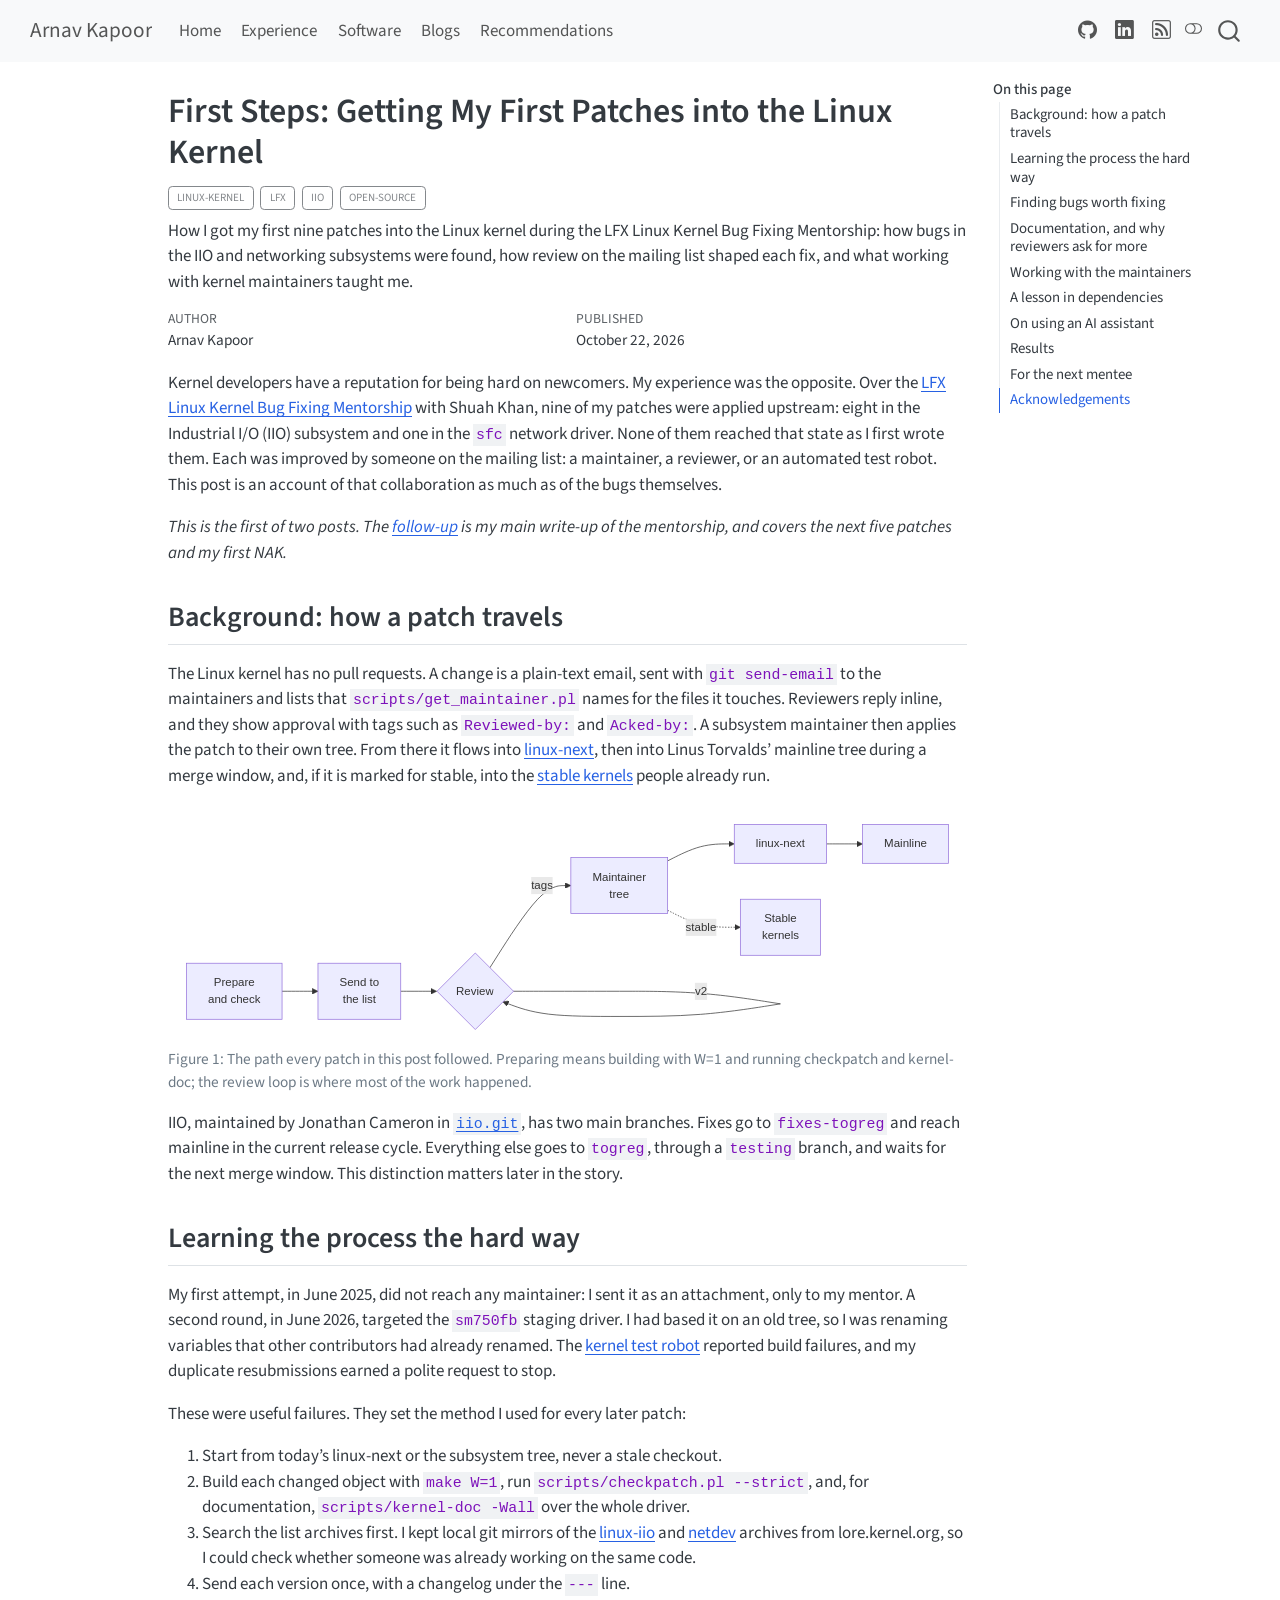
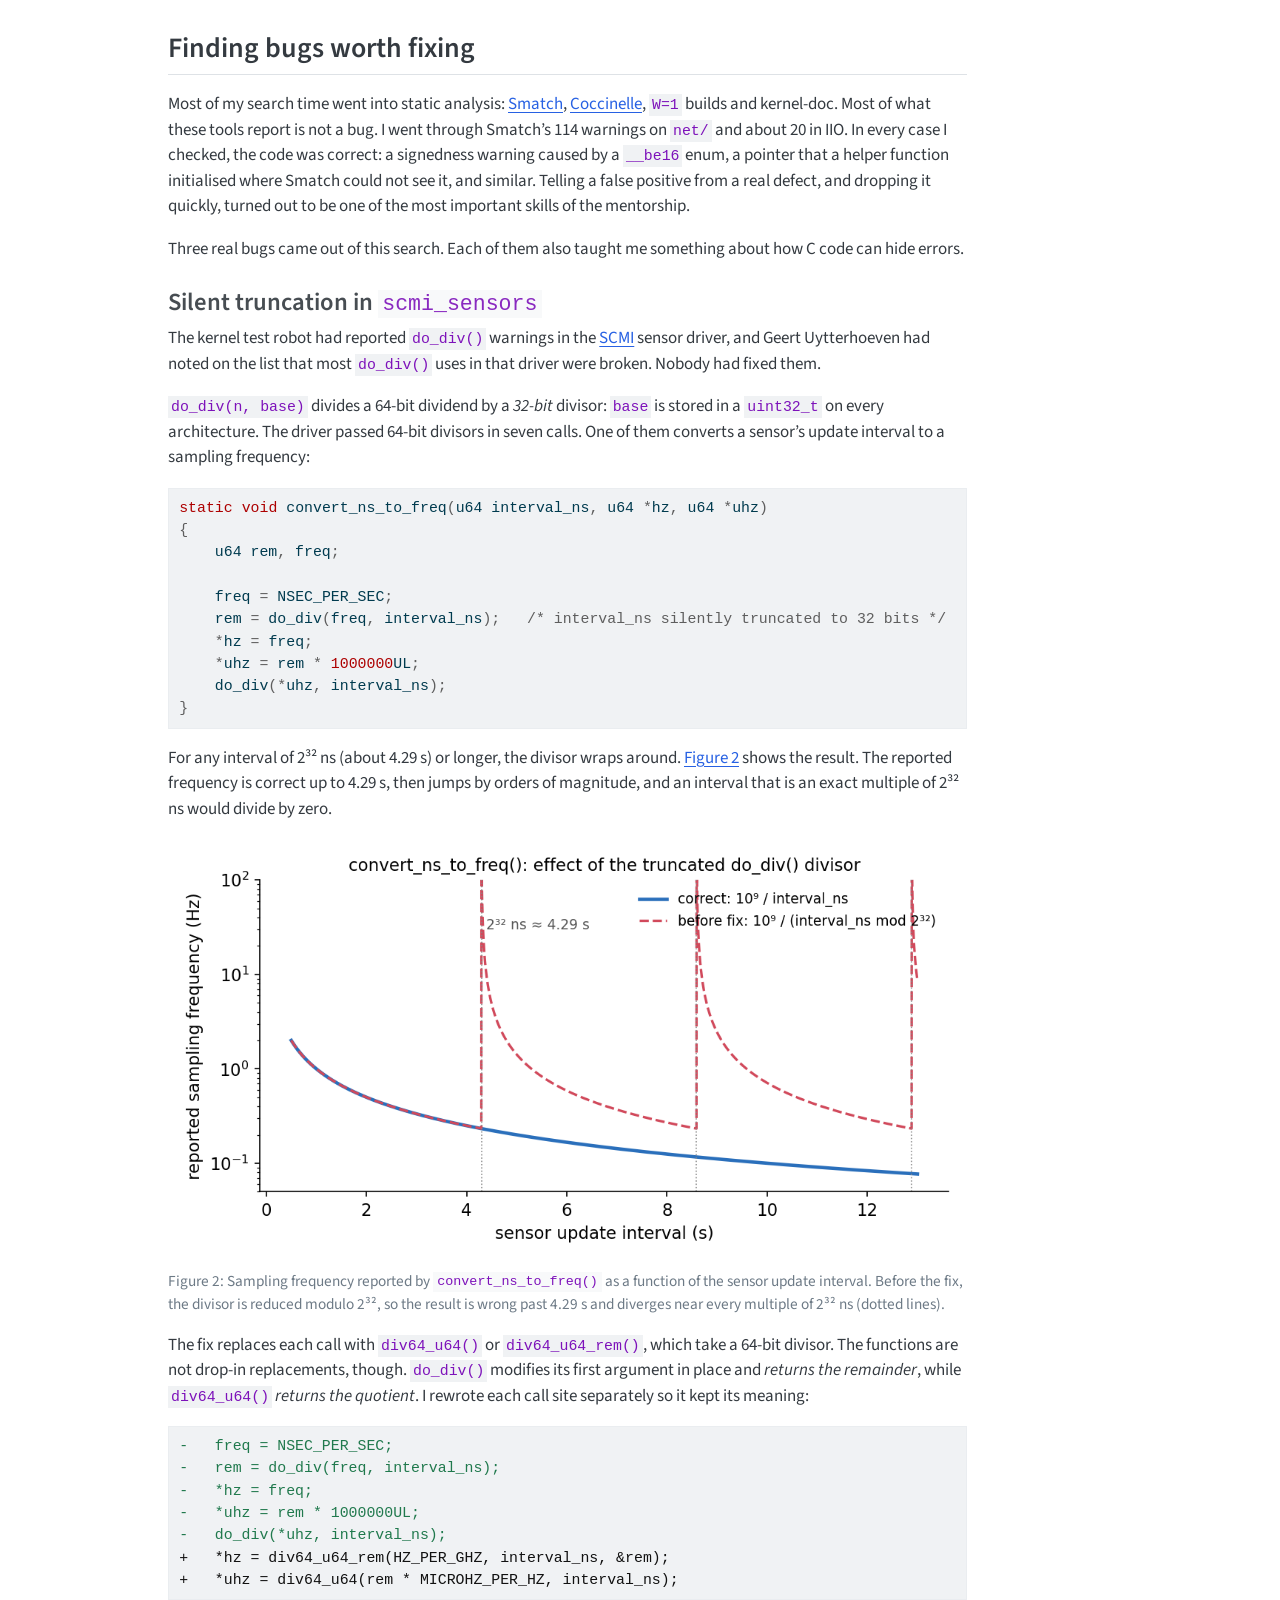
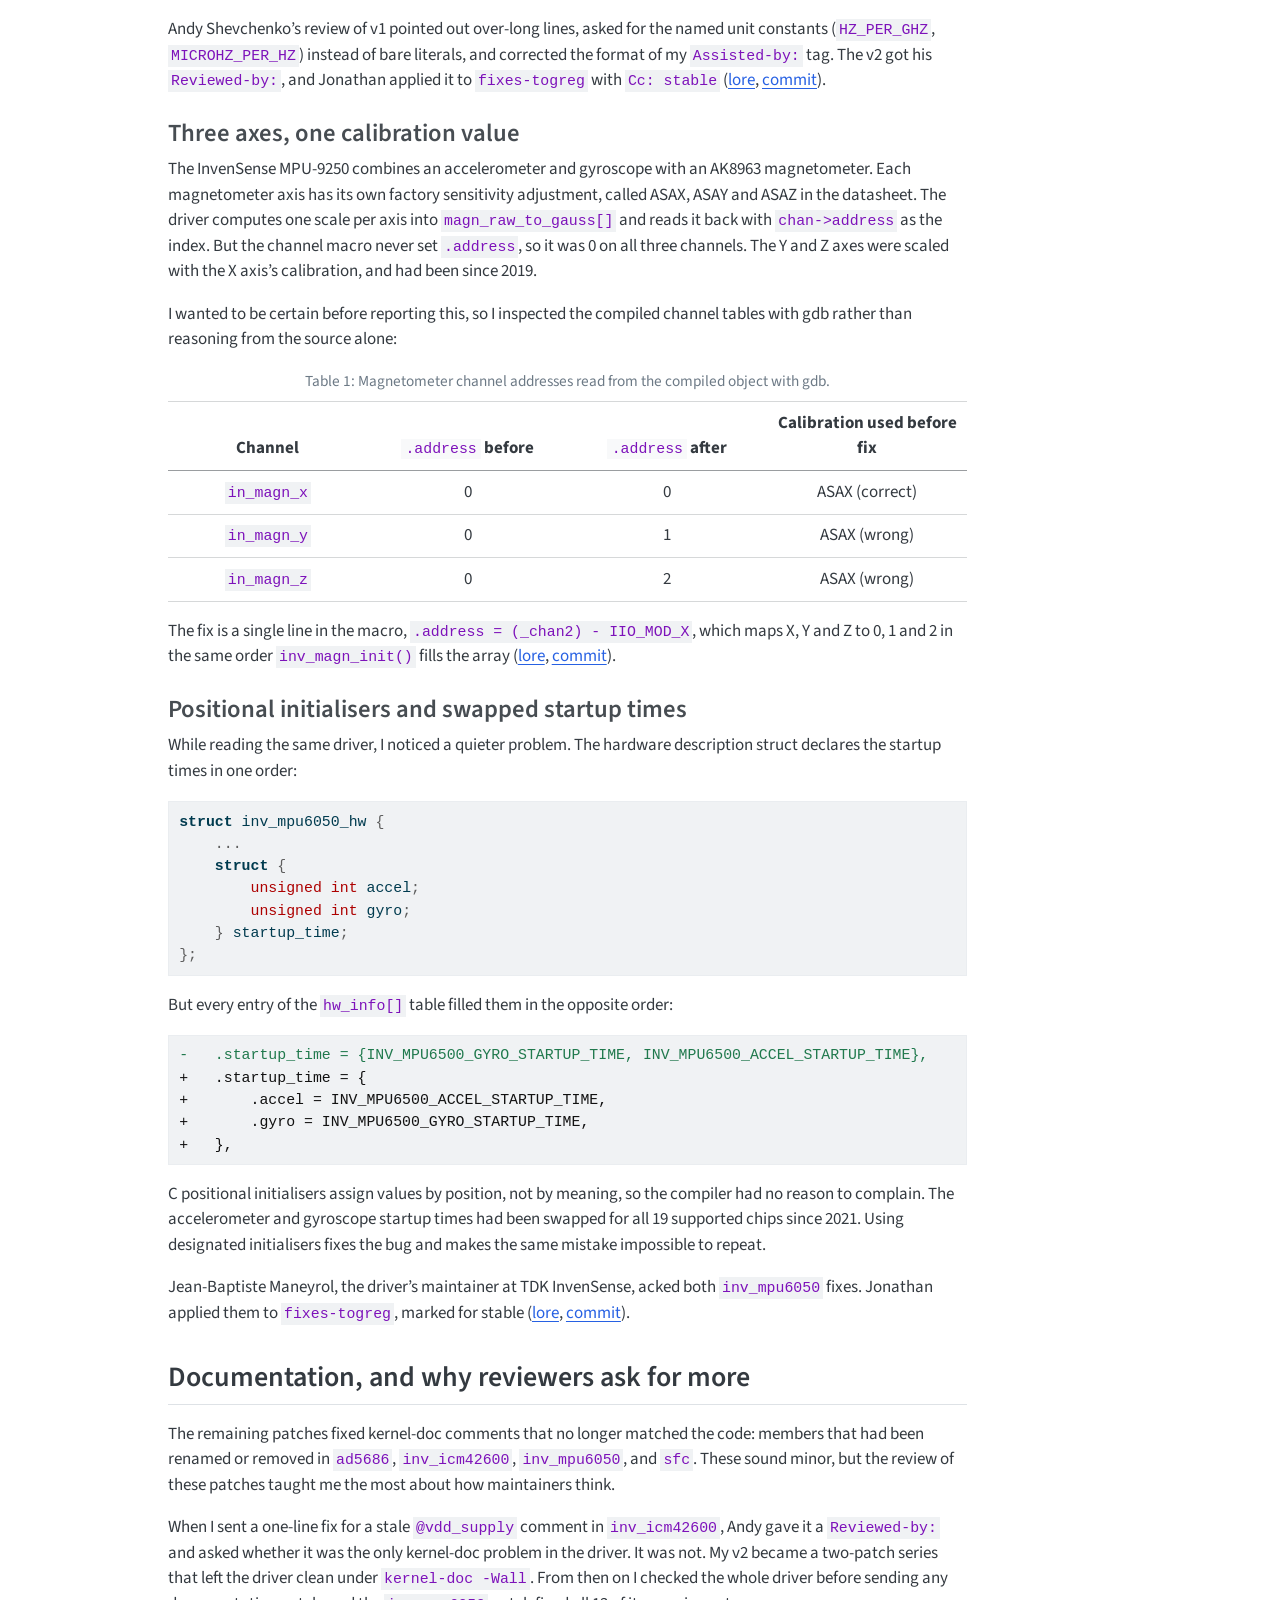
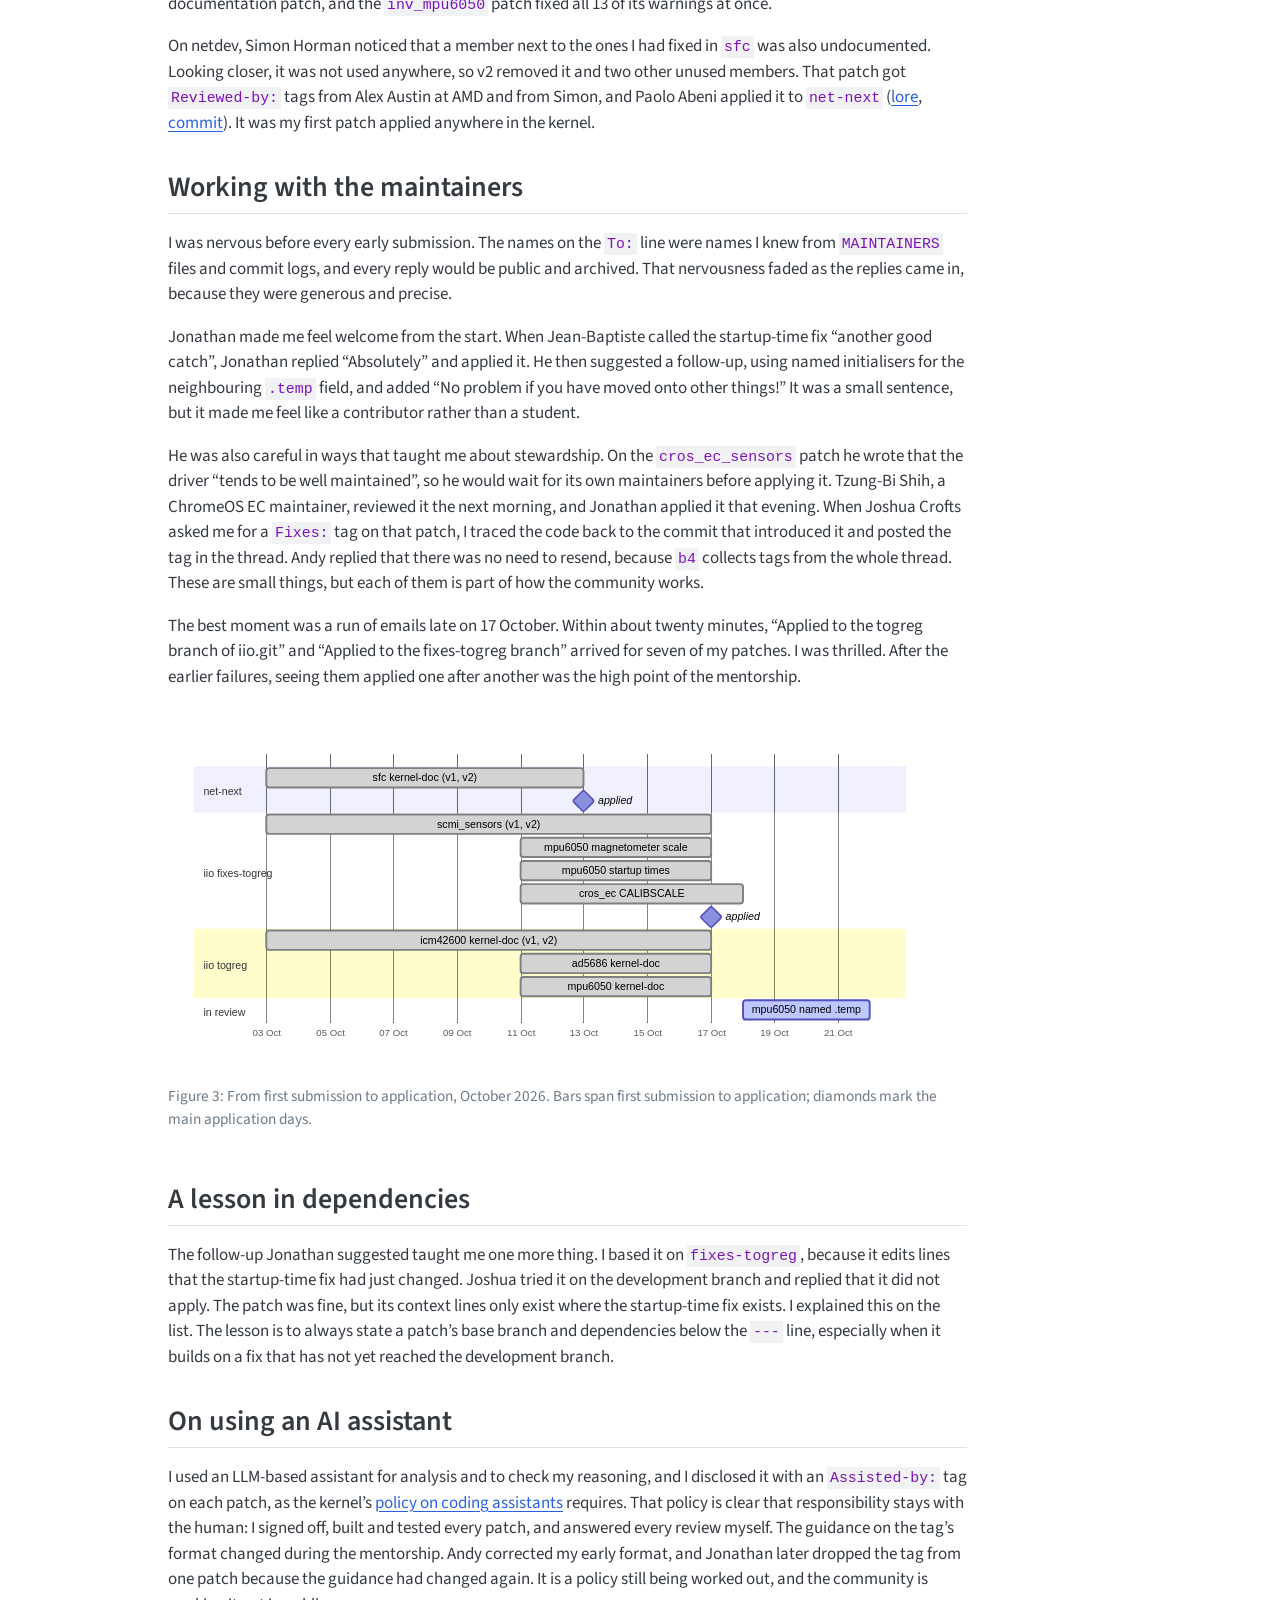
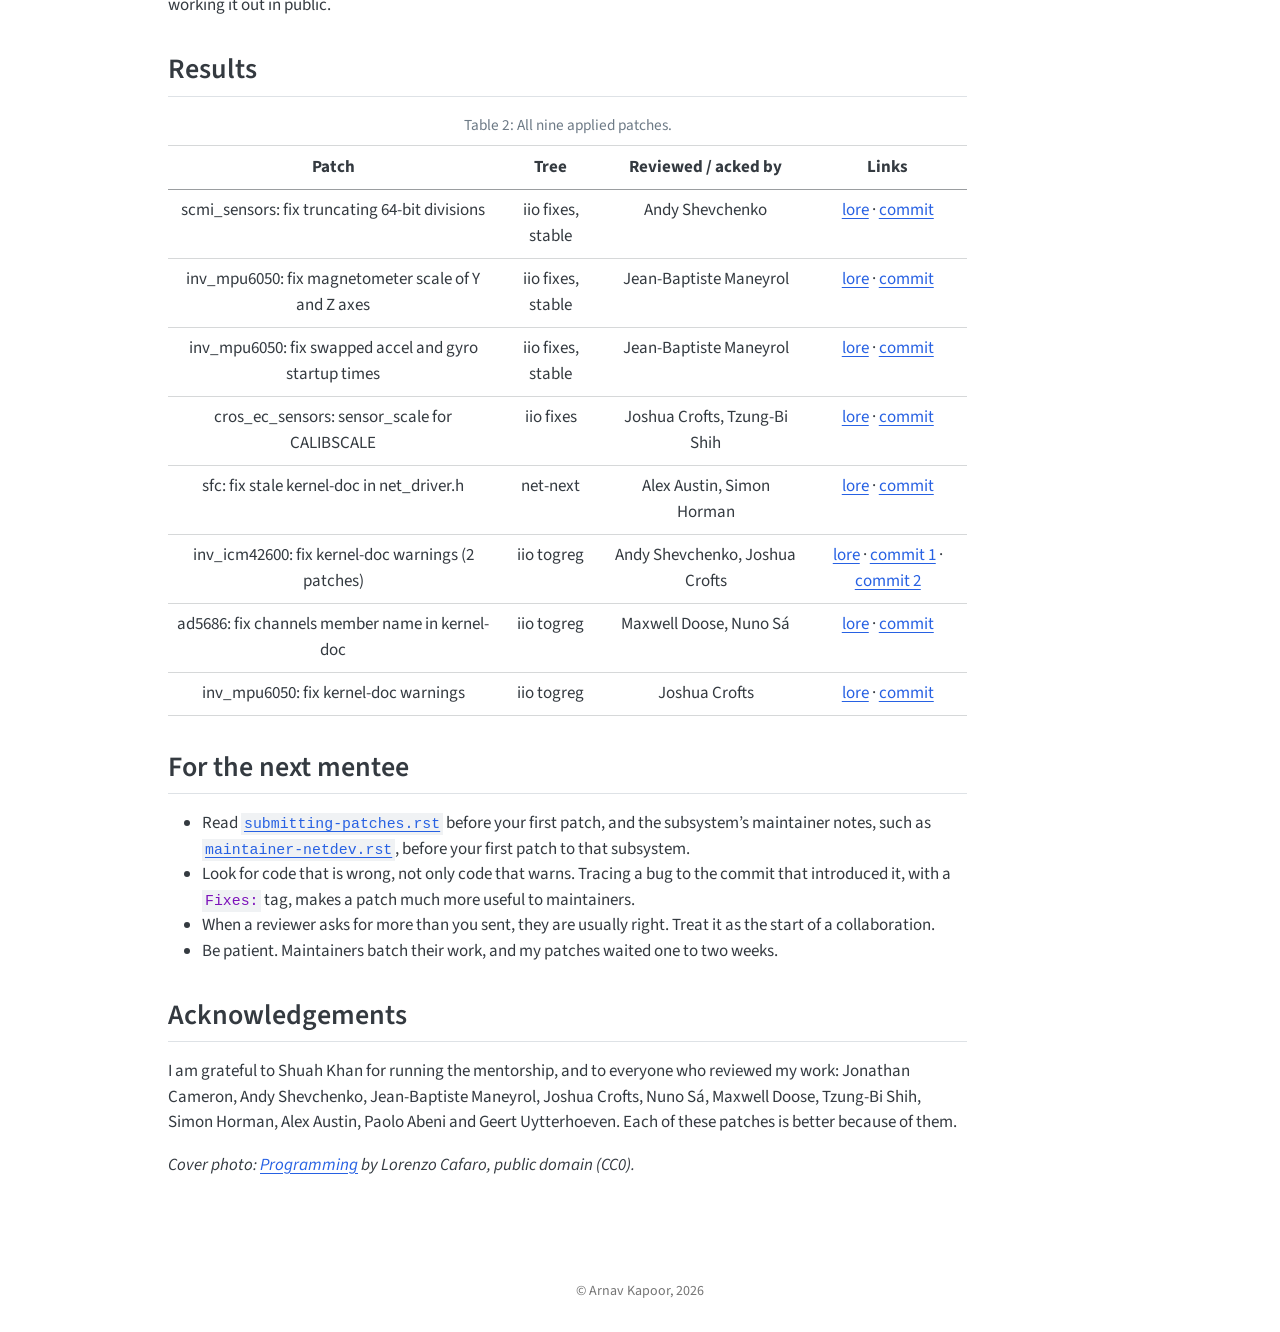
==== commit 0eda8b71: "Use code photos as blog cover images Replace the hardware photos with public-domain photos of code, " ====
--- a/docs/posts/2026-10-22-lfx-kernel-mentorship/index.html
+++ b/docs/posts/2026-10-22-lfx-kernel-mentorship/index.html
@@ -713,7 +713,7 @@
 <section id="acknowledgements" class="level2">
 <h2 class="anchored" data-anchor-id="acknowledgements">Acknowledgements</h2>
 <p>I am grateful to Shuah Khan for running the mentorship, and to everyone who reviewed my work: Jonathan Cameron, Andy Shevchenko, Jean-Baptiste Maneyrol, Joshua Crofts, Nuno Sá, Maxwell Doose, Tzung-Bi Shih, Simon Horman, Alex Austin, Paolo Abeni and Geert Uytterhoeven. Each of these patches is better because of them.</p>
-<p><em>Cover photo: <a href="https://commons.wikimedia.org/wiki/File:GY-521_MPU-6050_Module_3_Axis_Gyroscope_%2B_Accelerometer_0487.jpg">GY-521 MPU-6050 module</a> by Nevit Dilmen, <a href="https://creativecommons.org/licenses/by-sa/3.0/">CC BY-SA 3.0</a>, cropped.</em></p>
+<p><em>Cover photo: <a href="https://commons.wikimedia.org/wiki/File:Programming.jpg">Programming</a> by Lorenzo Cafaro, public domain (CC0).</em></p>
 
 
 </section>
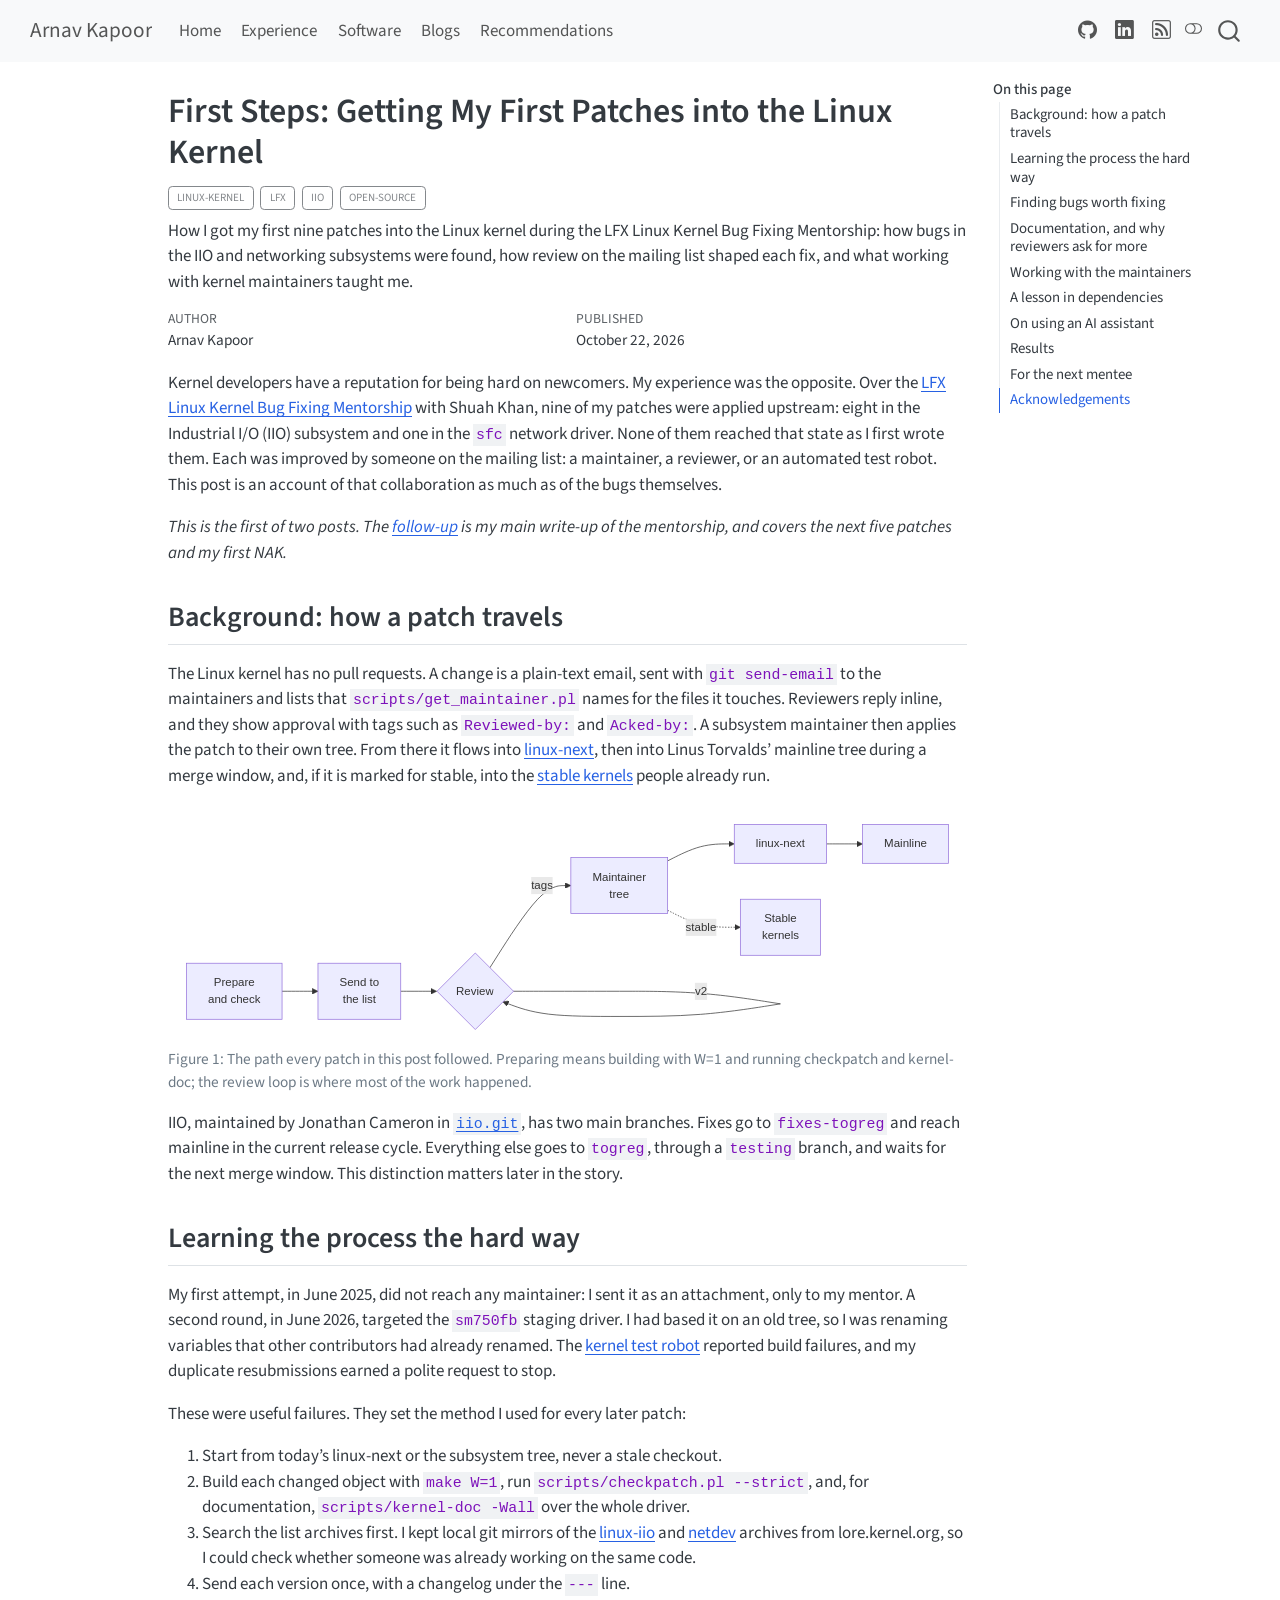
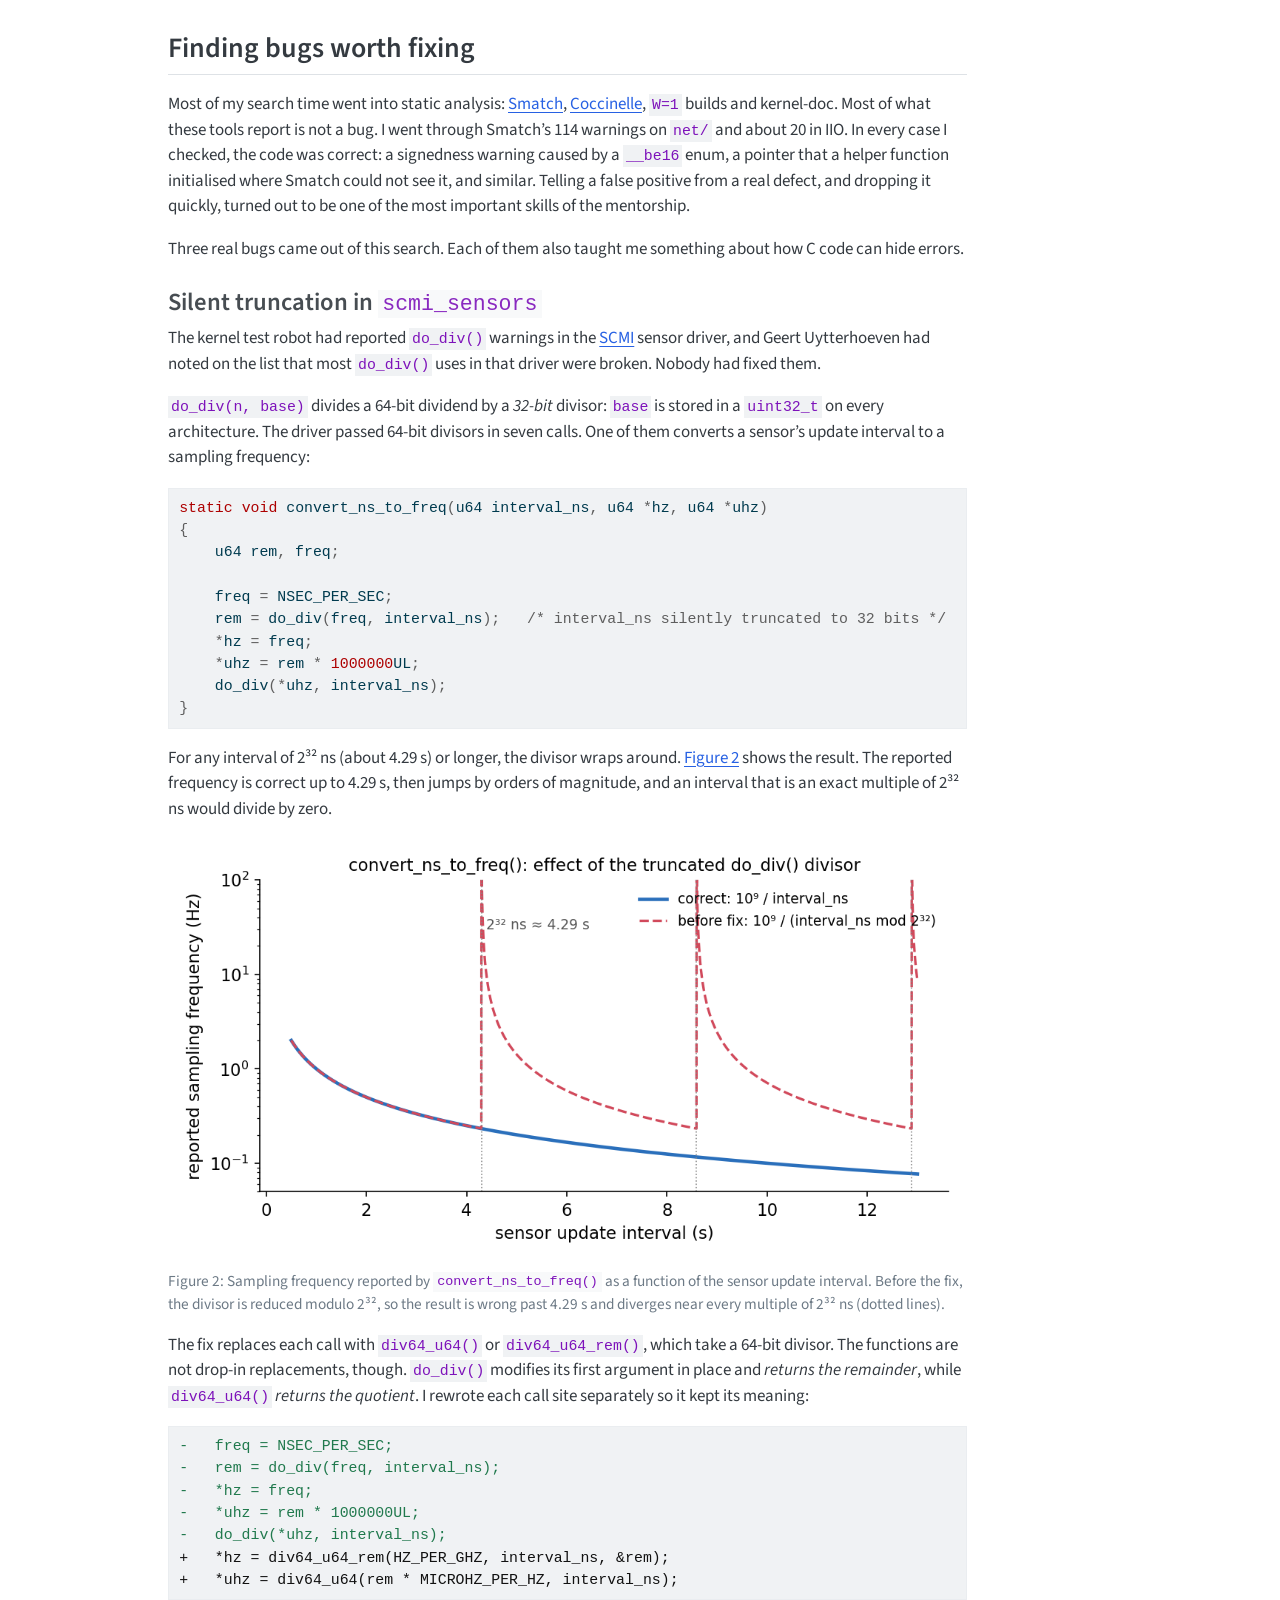
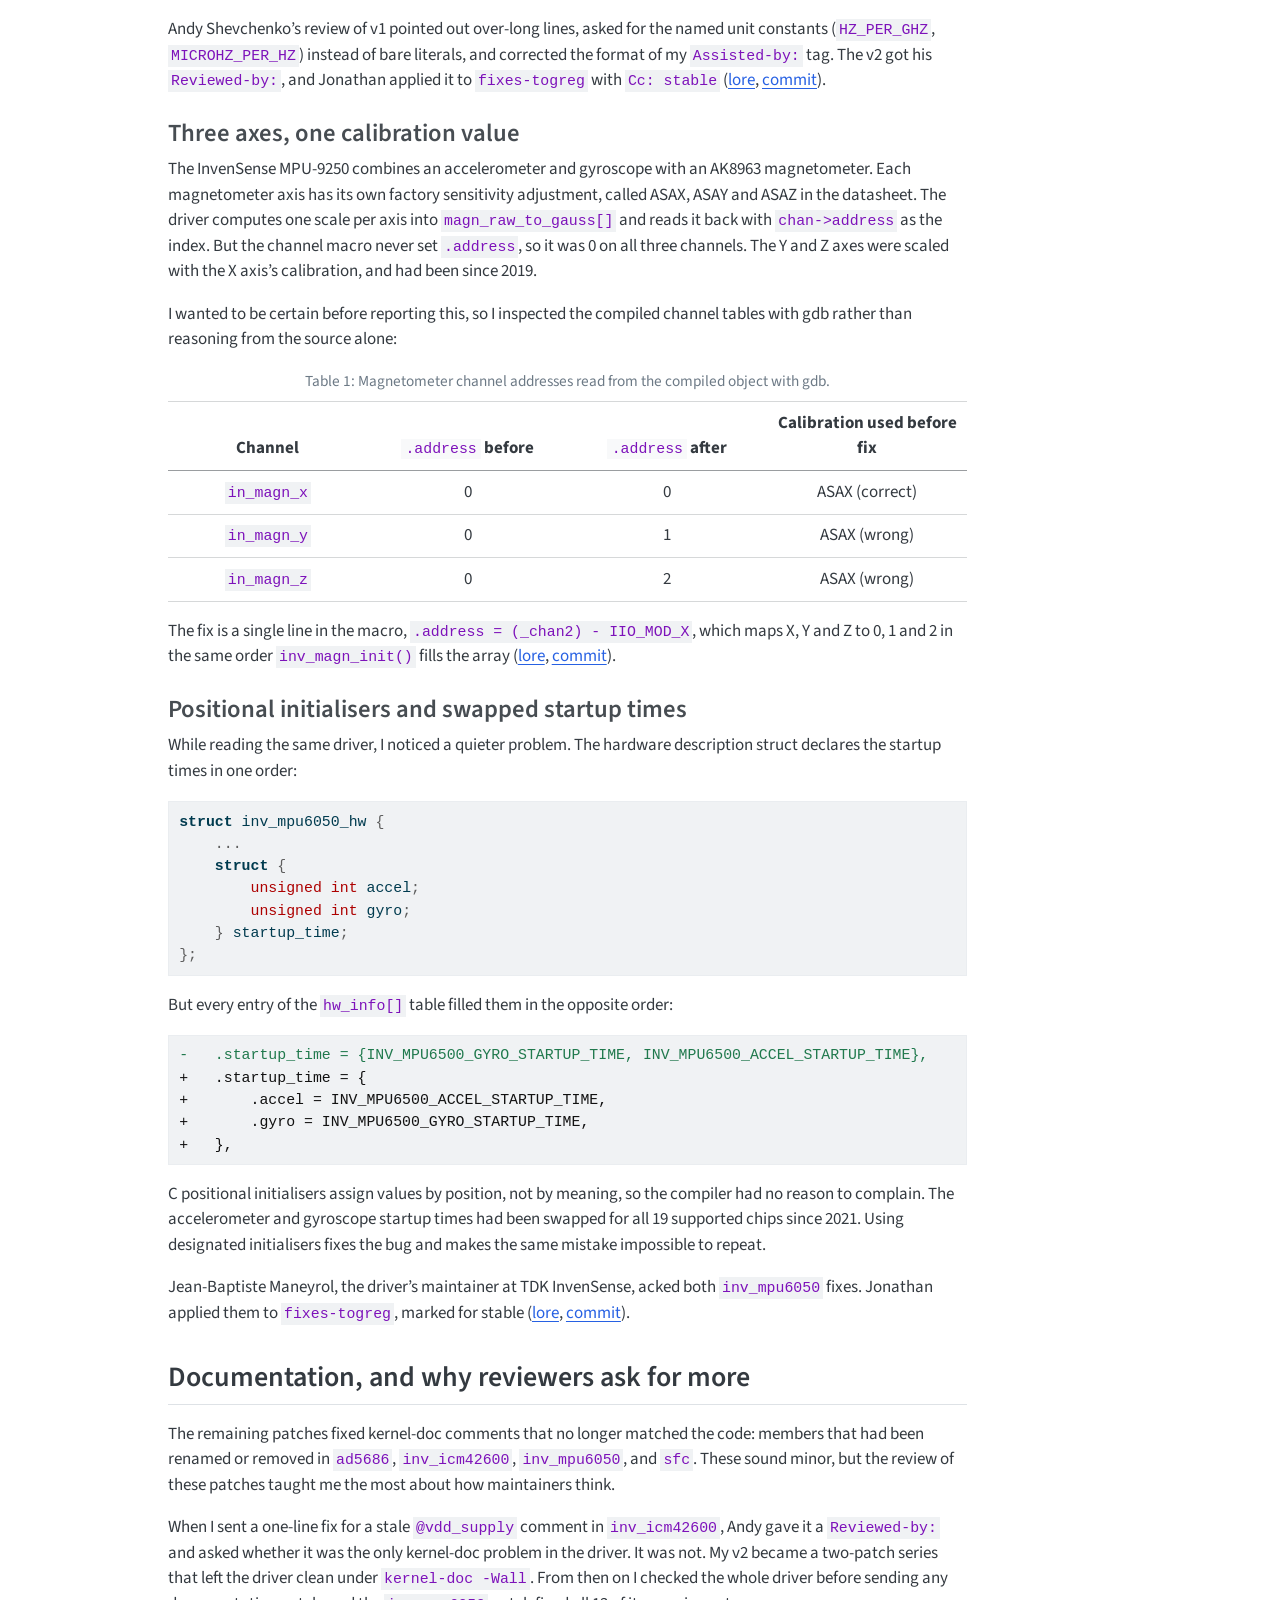
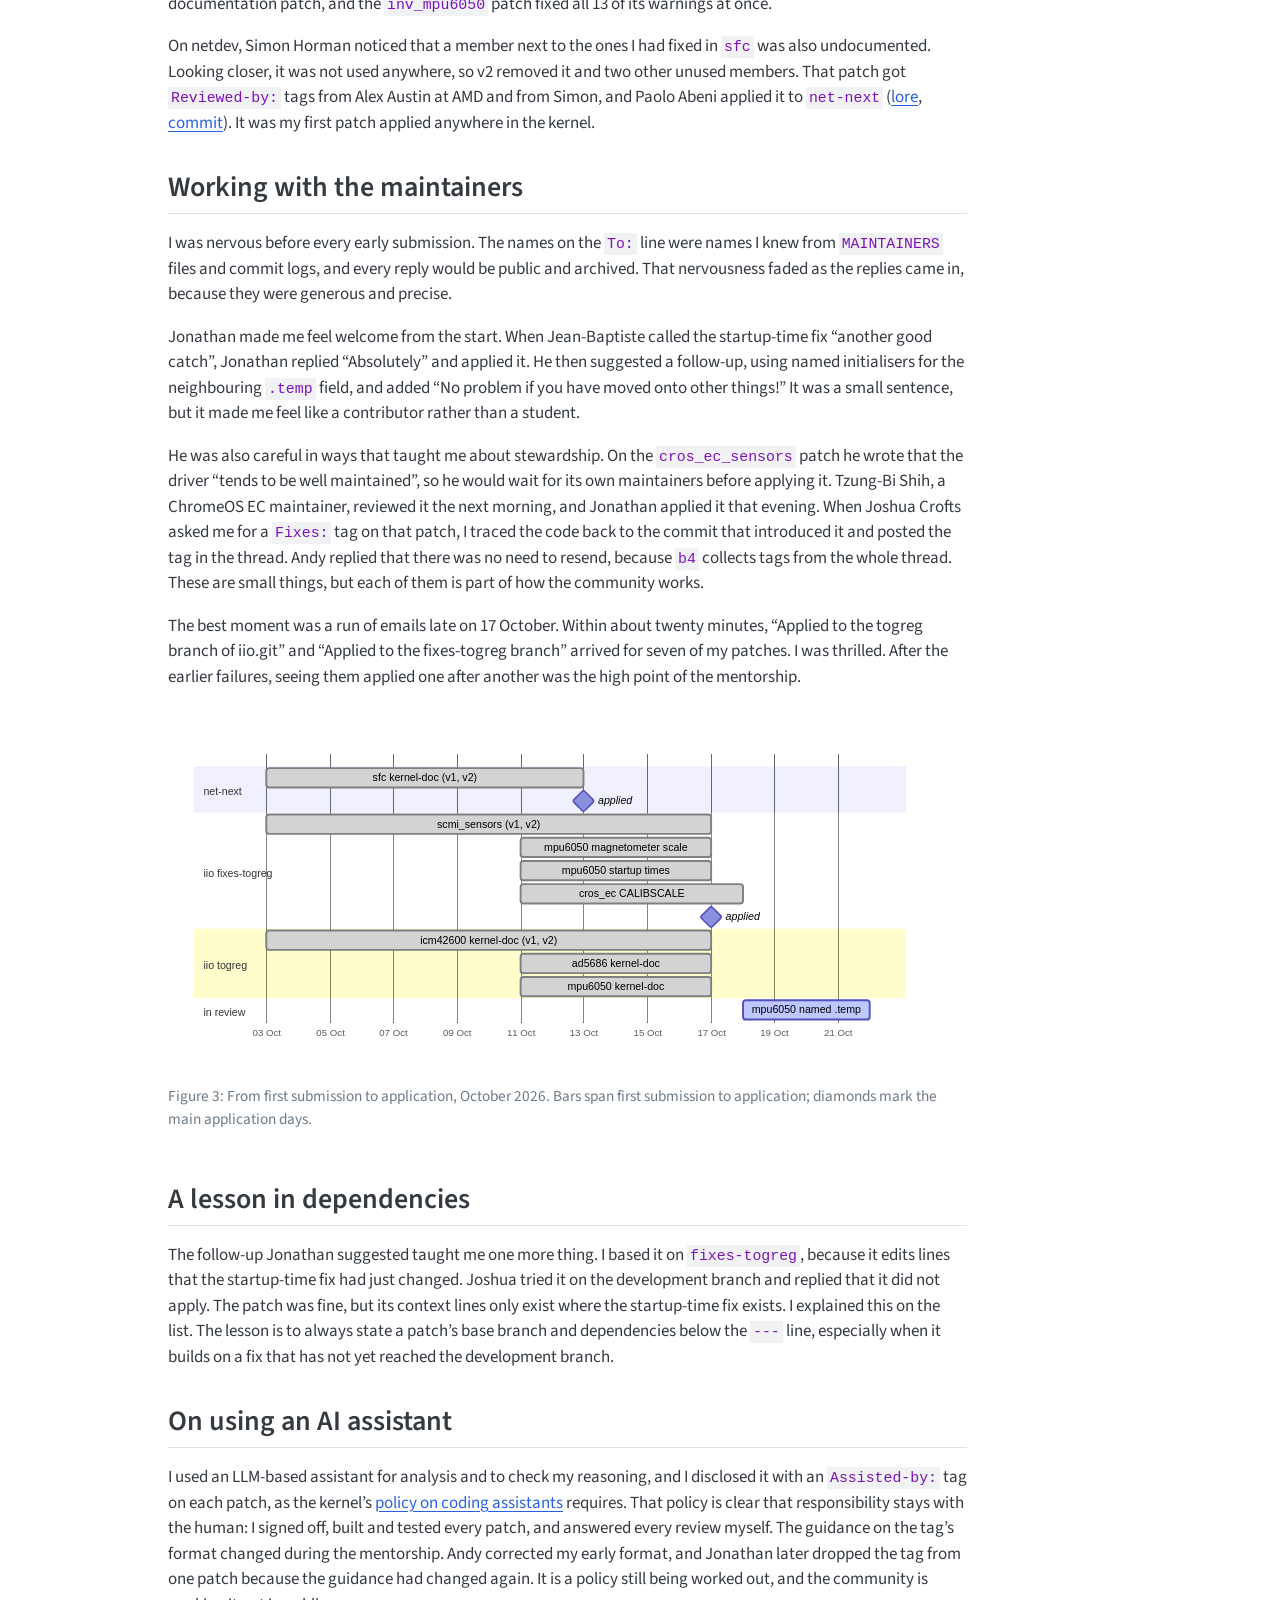
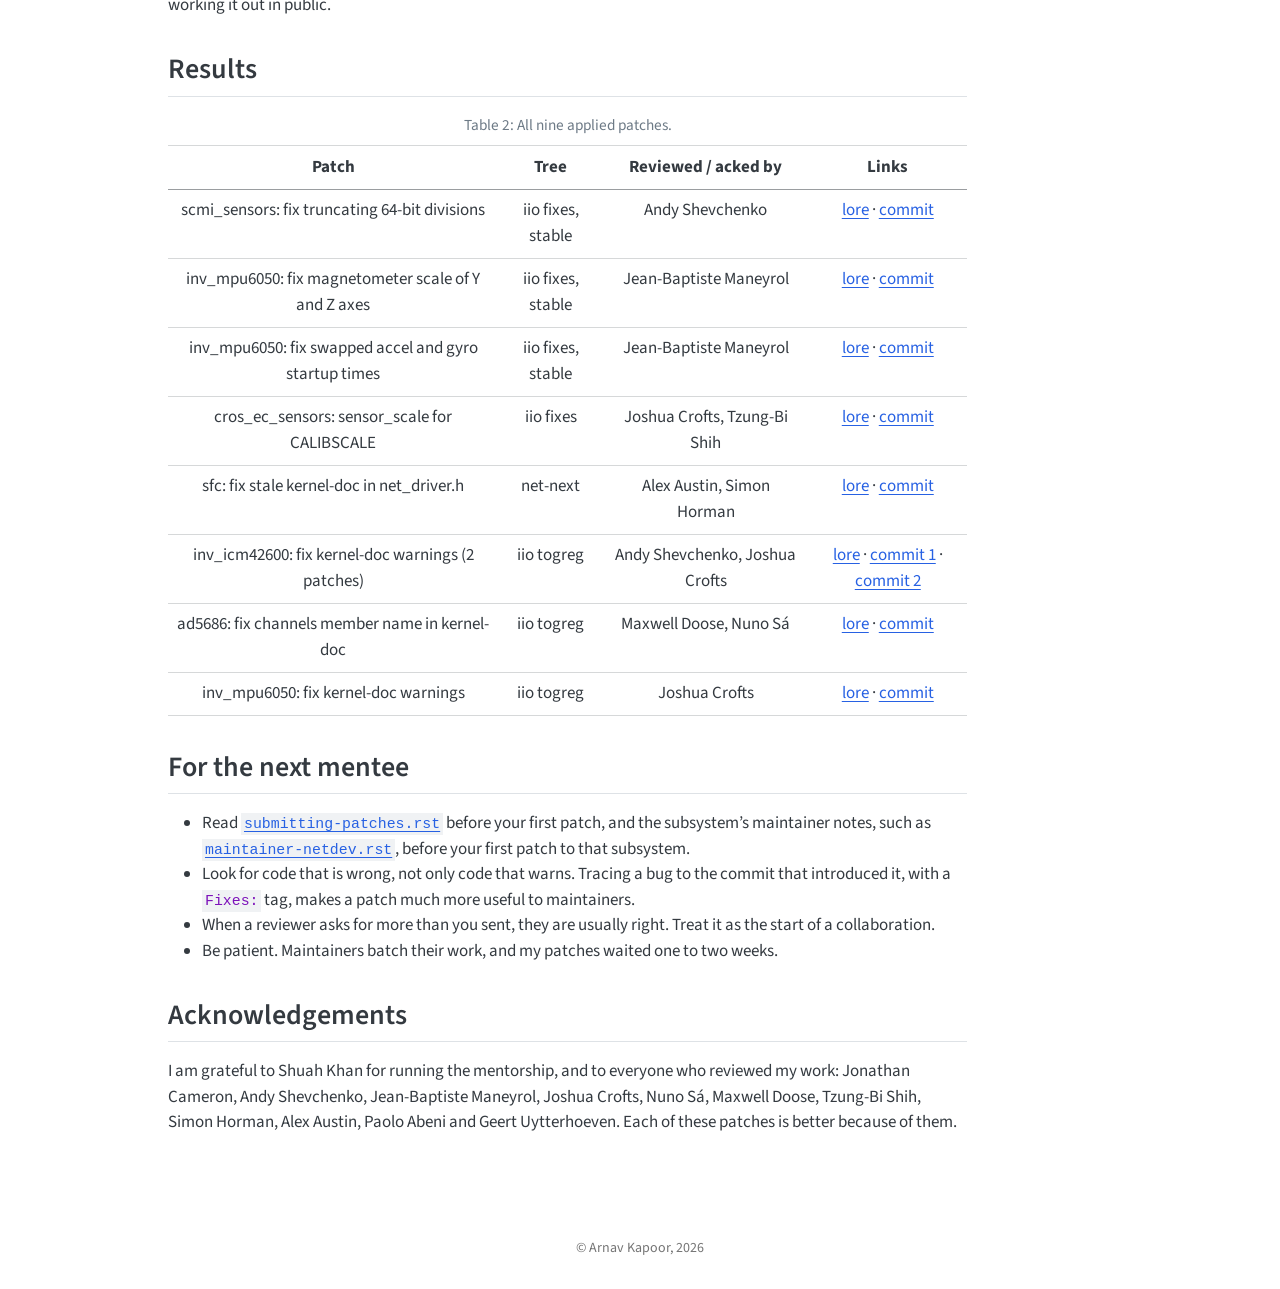
==== commit 834f4c4c: "Use IIO and LKMP logos as blog cover images Co-Authored-By: Claude Opus 5.5 <noreply@anthropic.com>" ====
--- a/docs/posts/2026-10-22-lfx-kernel-mentorship/index.html
+++ b/docs/posts/2026-10-22-lfx-kernel-mentorship/index.html
@@ -713,7 +713,6 @@
 <section id="acknowledgements" class="level2">
 <h2 class="anchored" data-anchor-id="acknowledgements">Acknowledgements</h2>
 <p>I am grateful to Shuah Khan for running the mentorship, and to everyone who reviewed my work: Jonathan Cameron, Andy Shevchenko, Jean-Baptiste Maneyrol, Joshua Crofts, Nuno Sá, Maxwell Doose, Tzung-Bi Shih, Simon Horman, Alex Austin, Paolo Abeni and Geert Uytterhoeven. Each of these patches is better because of them.</p>
-<p><em>Cover photo: <a href="https://commons.wikimedia.org/wiki/File:Programming.jpg">Programming</a> by Lorenzo Cafaro, public domain (CC0).</em></p>
 
 
 </section>
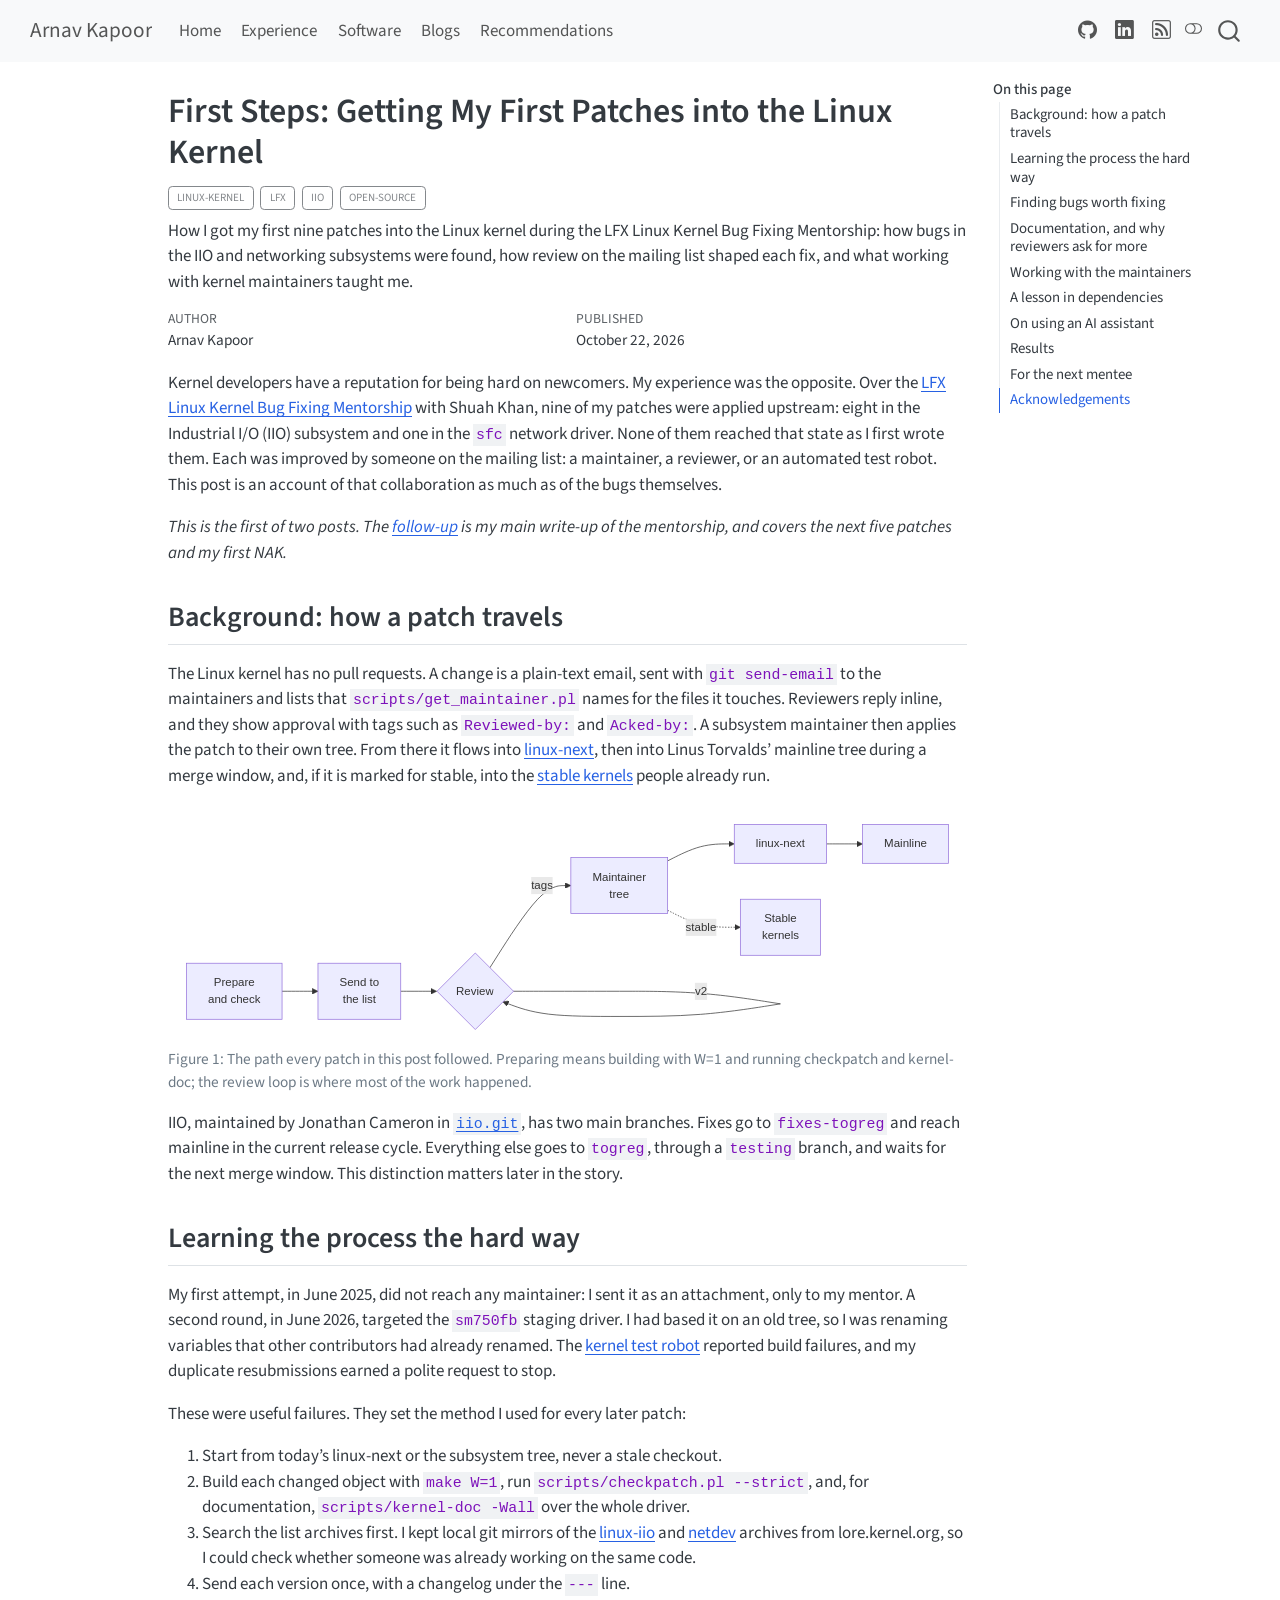
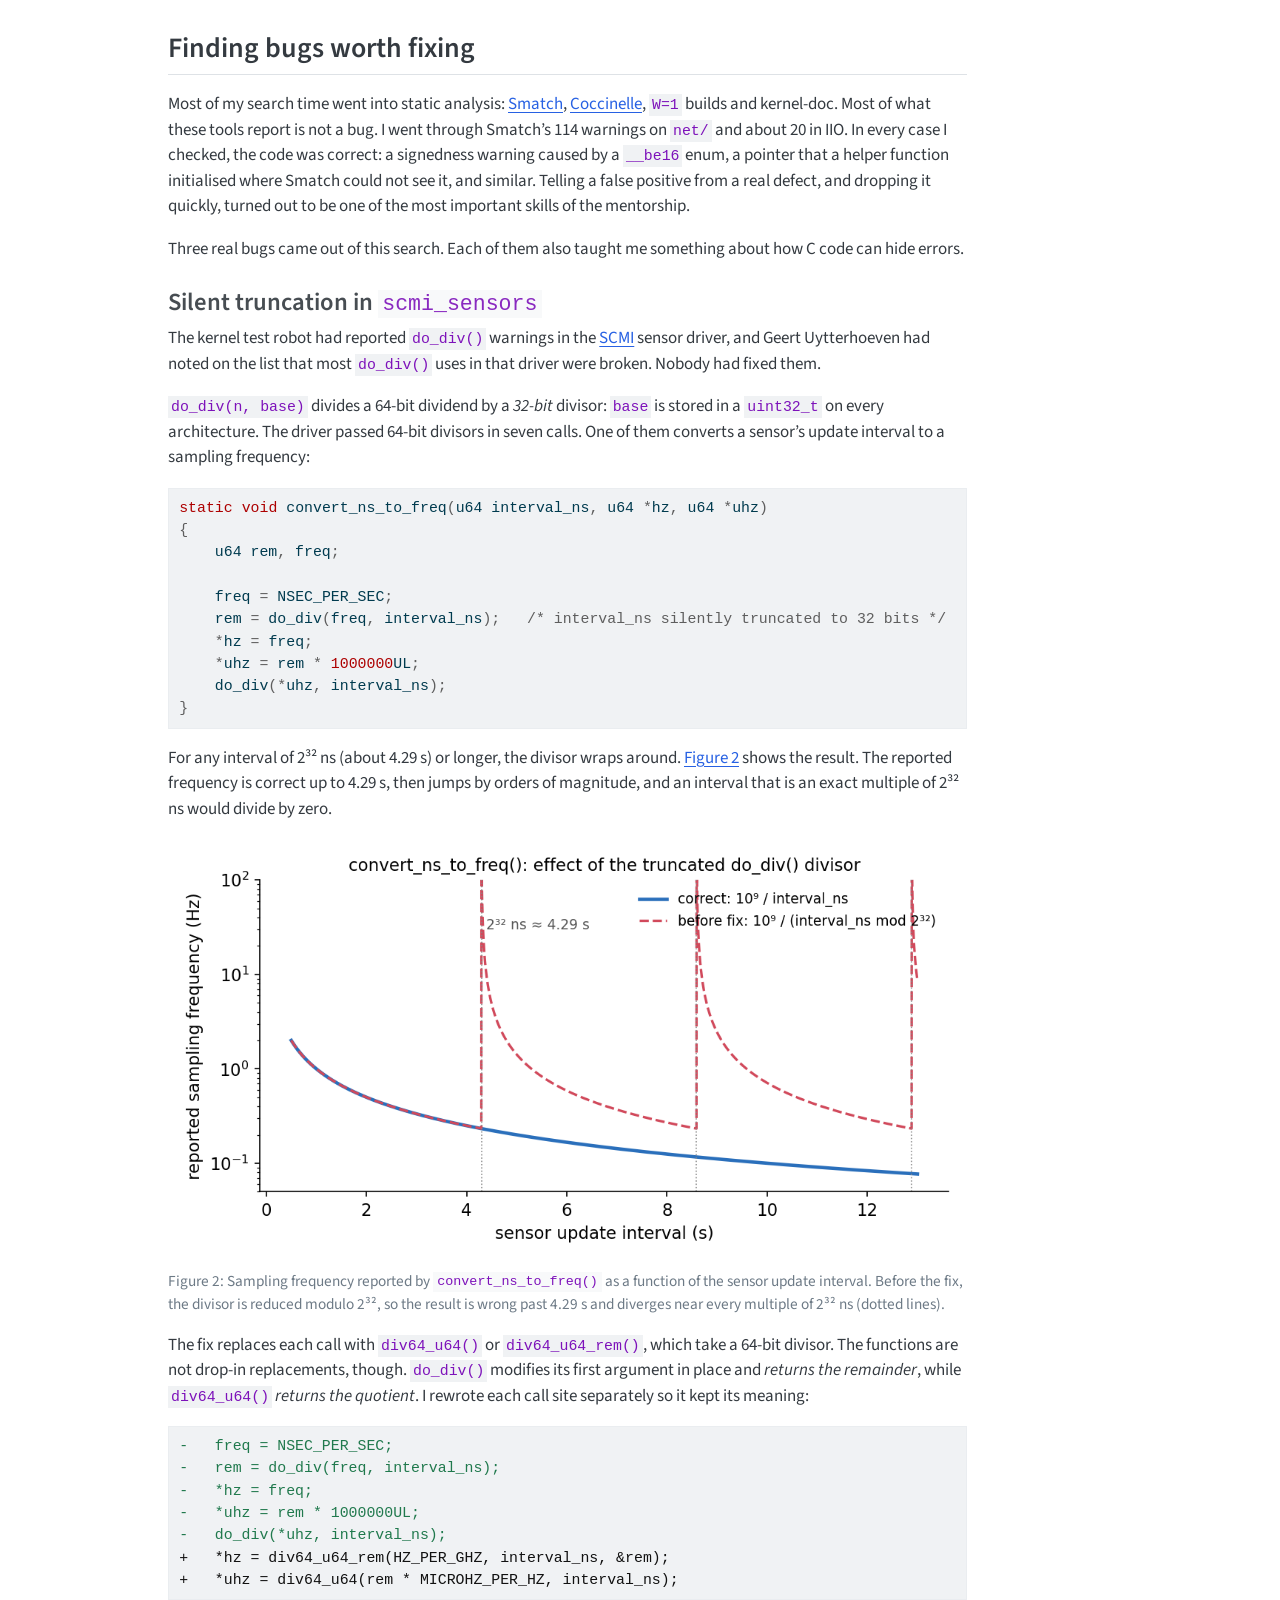
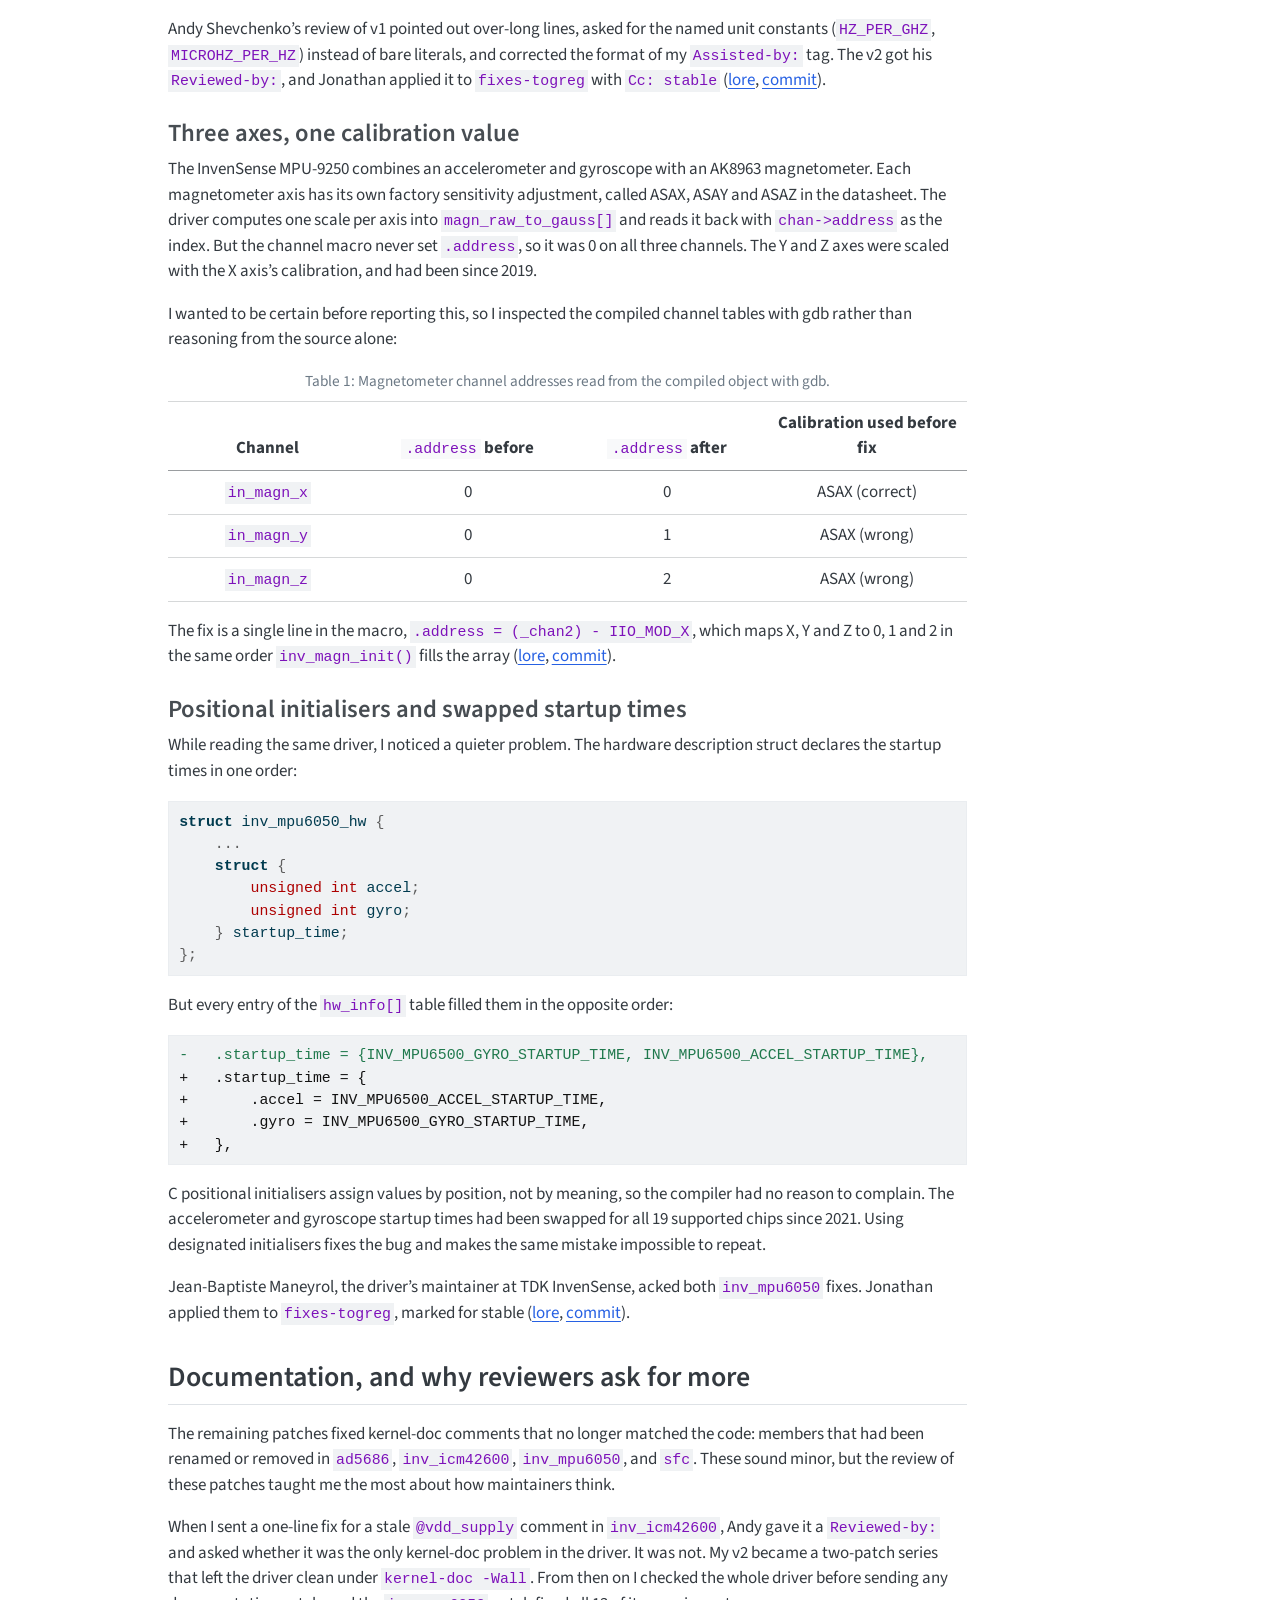
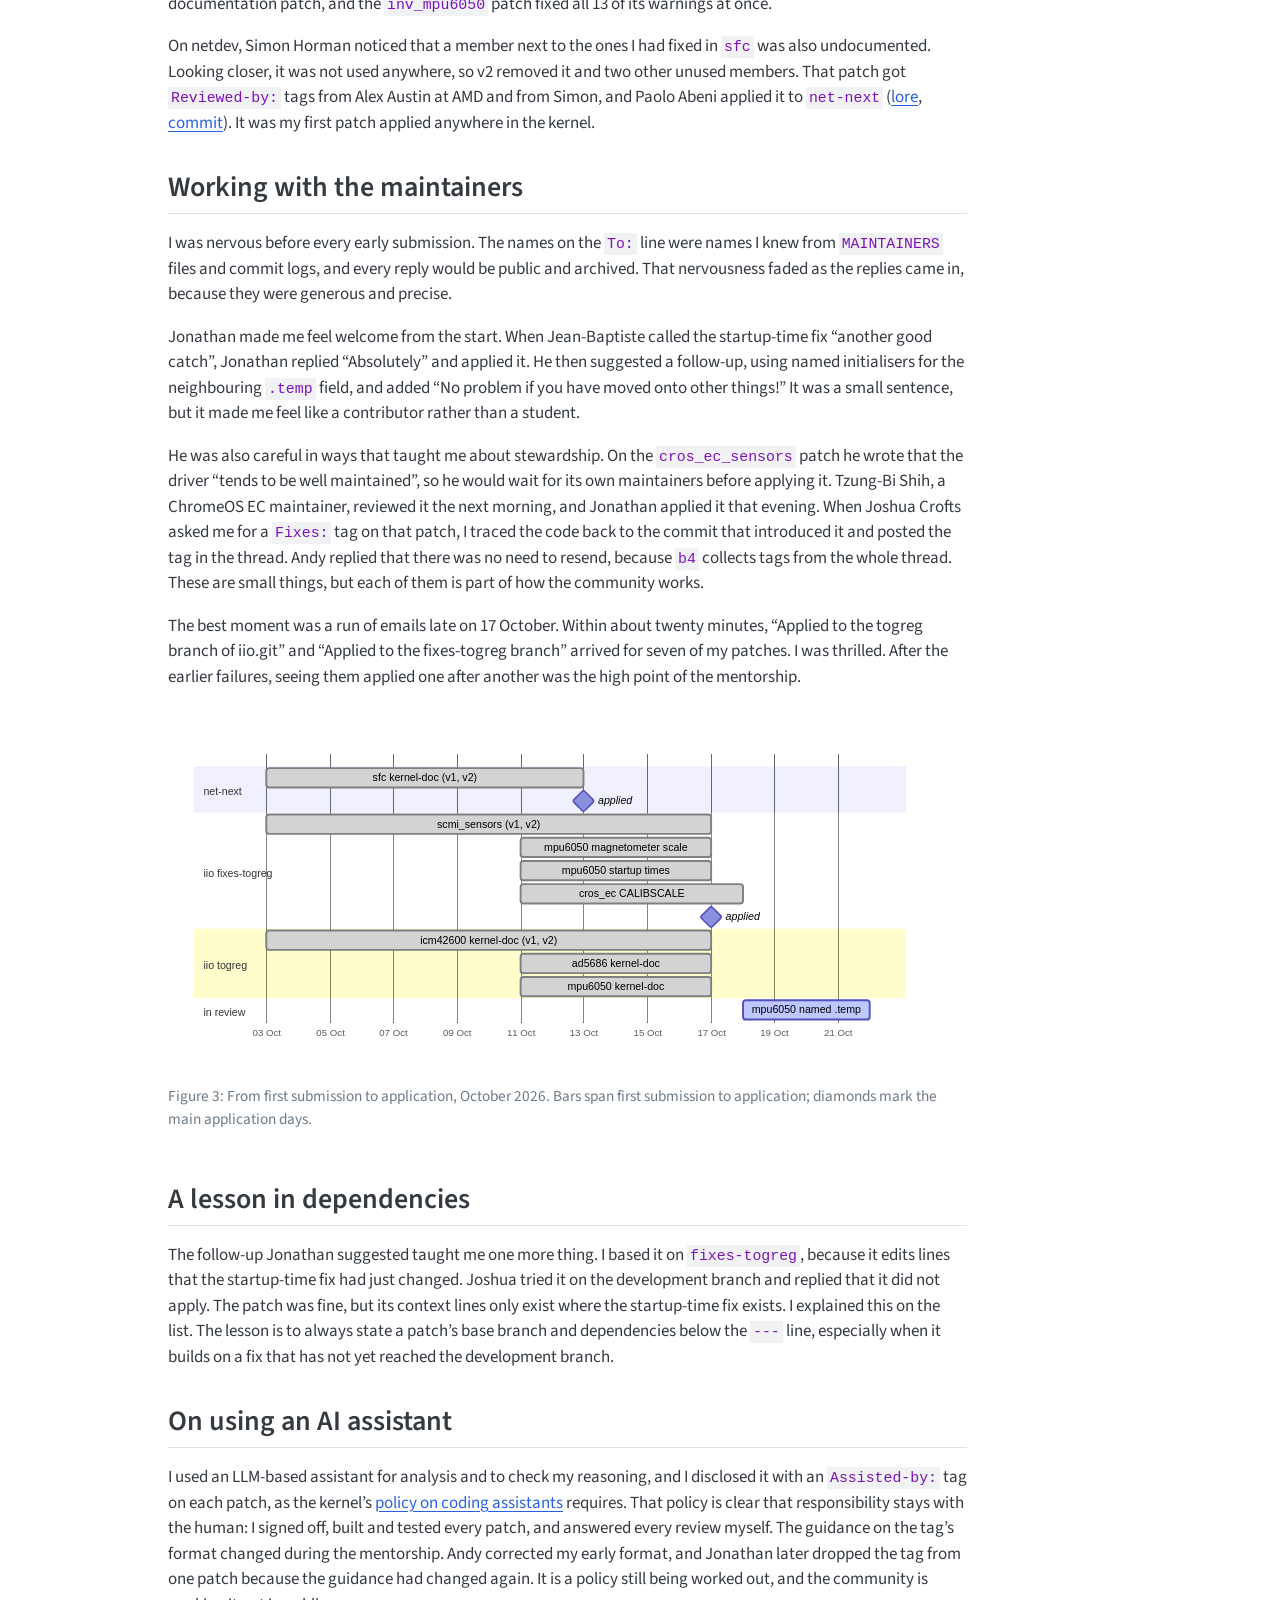
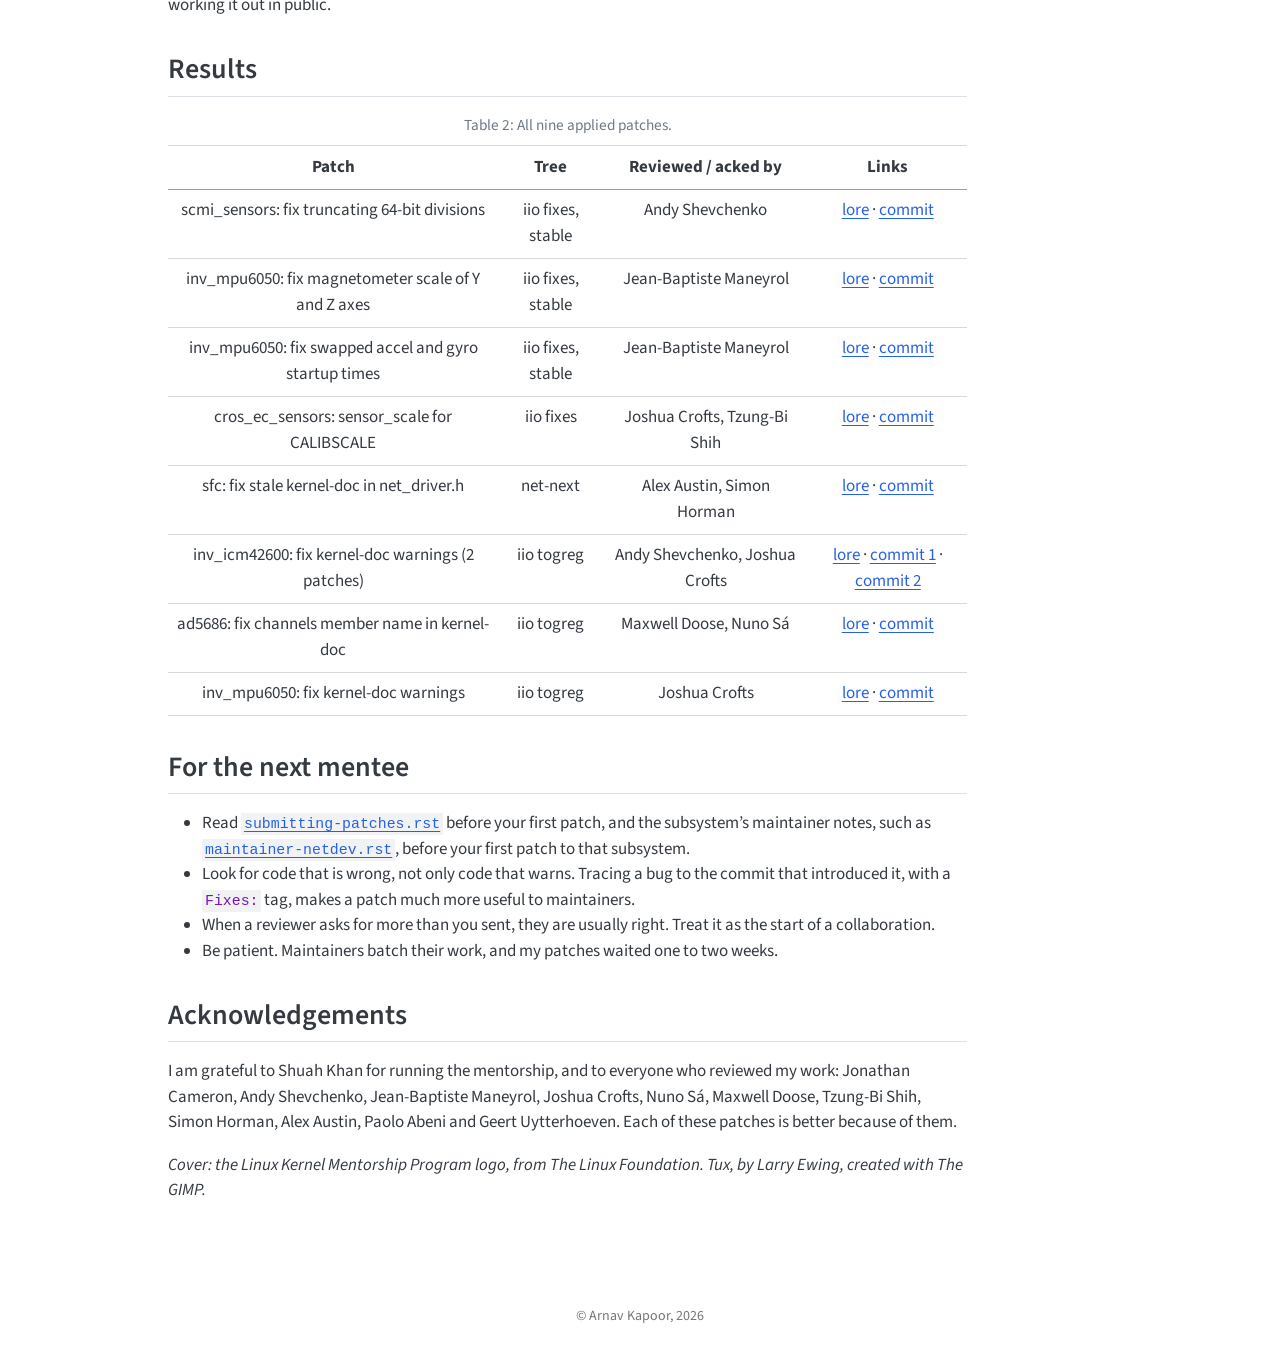
==== commit 0867bb4b: "Credit the cover logos in the two LFX posts" ====
--- a/docs/posts/2026-10-22-lfx-kernel-mentorship/index.html
+++ b/docs/posts/2026-10-22-lfx-kernel-mentorship/index.html
@@ -713,6 +713,7 @@
 <section id="acknowledgements" class="level2">
 <h2 class="anchored" data-anchor-id="acknowledgements">Acknowledgements</h2>
 <p>I am grateful to Shuah Khan for running the mentorship, and to everyone who reviewed my work: Jonathan Cameron, Andy Shevchenko, Jean-Baptiste Maneyrol, Joshua Crofts, Nuno Sá, Maxwell Doose, Tzung-Bi Shih, Simon Horman, Alex Austin, Paolo Abeni and Geert Uytterhoeven. Each of these patches is better because of them.</p>
+<p><em>Cover: the Linux Kernel Mentorship Program logo, from The Linux Foundation. Tux, by Larry Ewing, created with The GIMP.</em></p>
 
 
 </section>
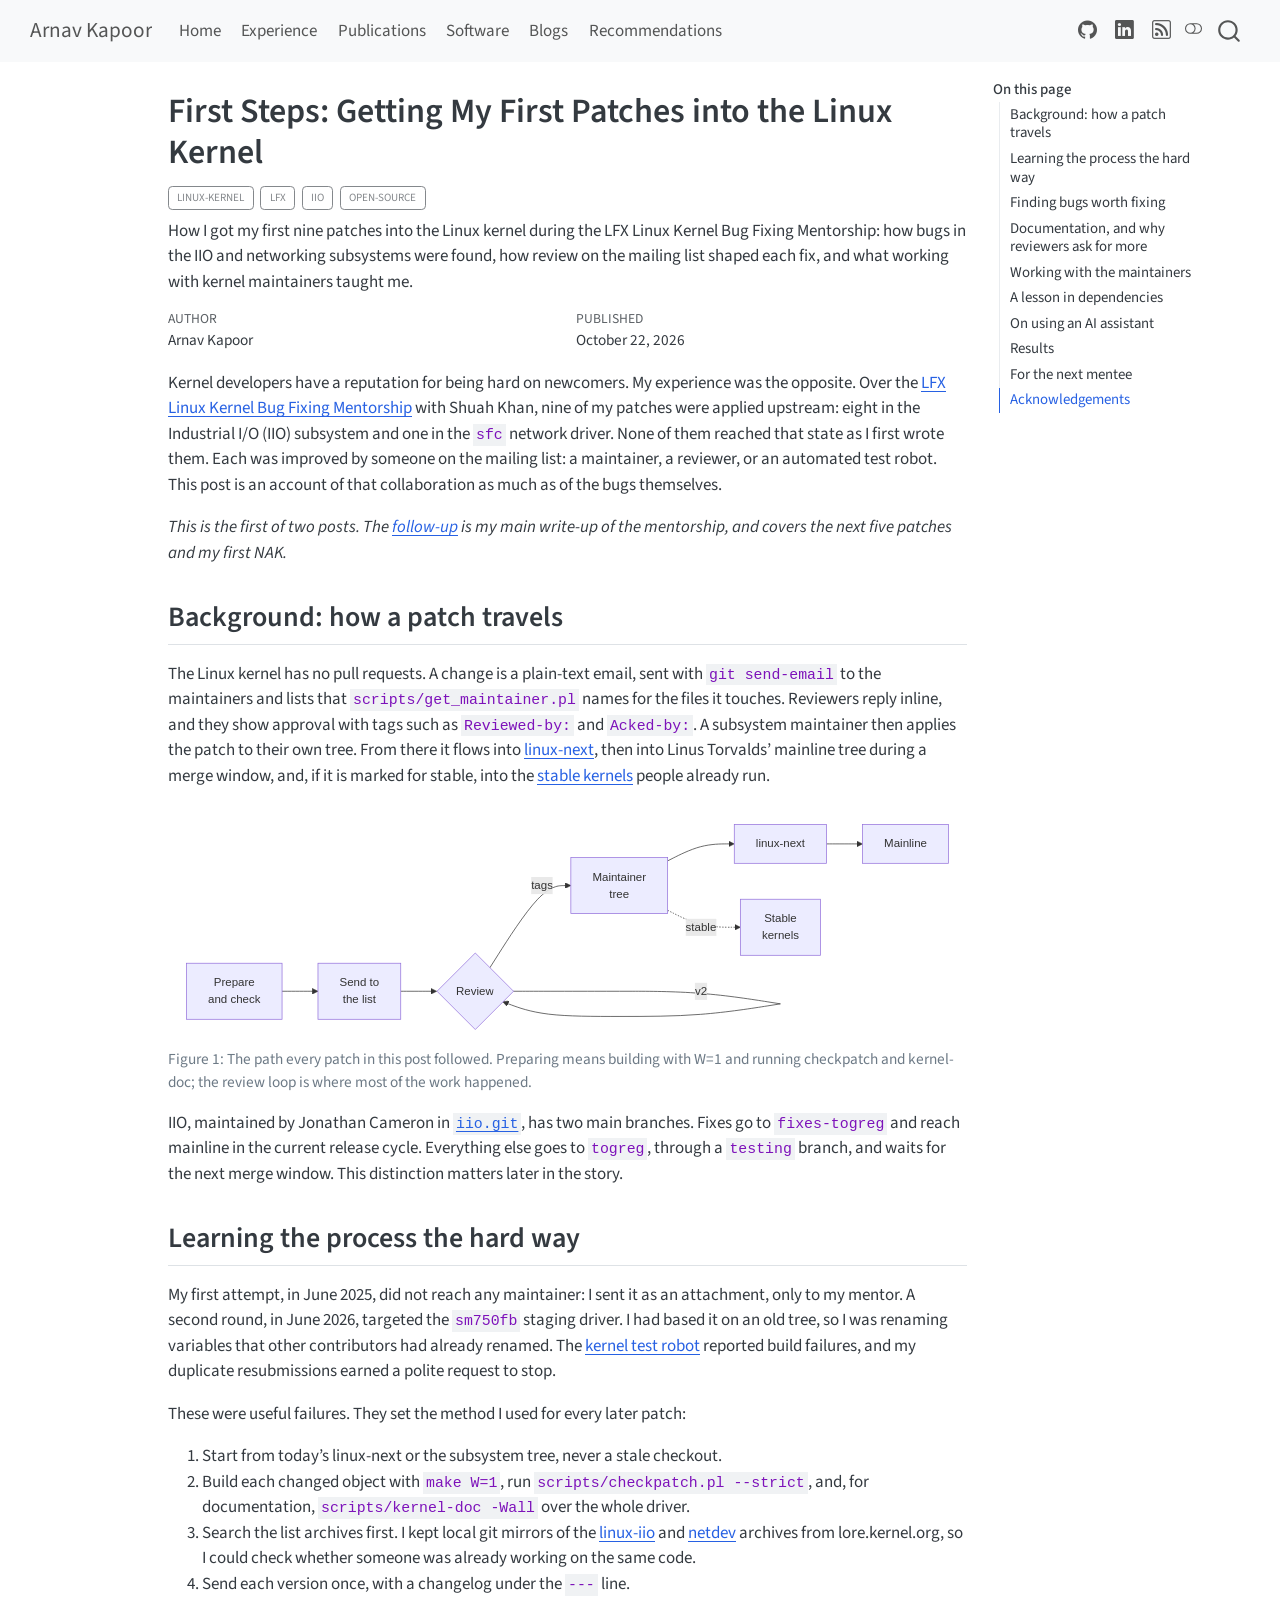
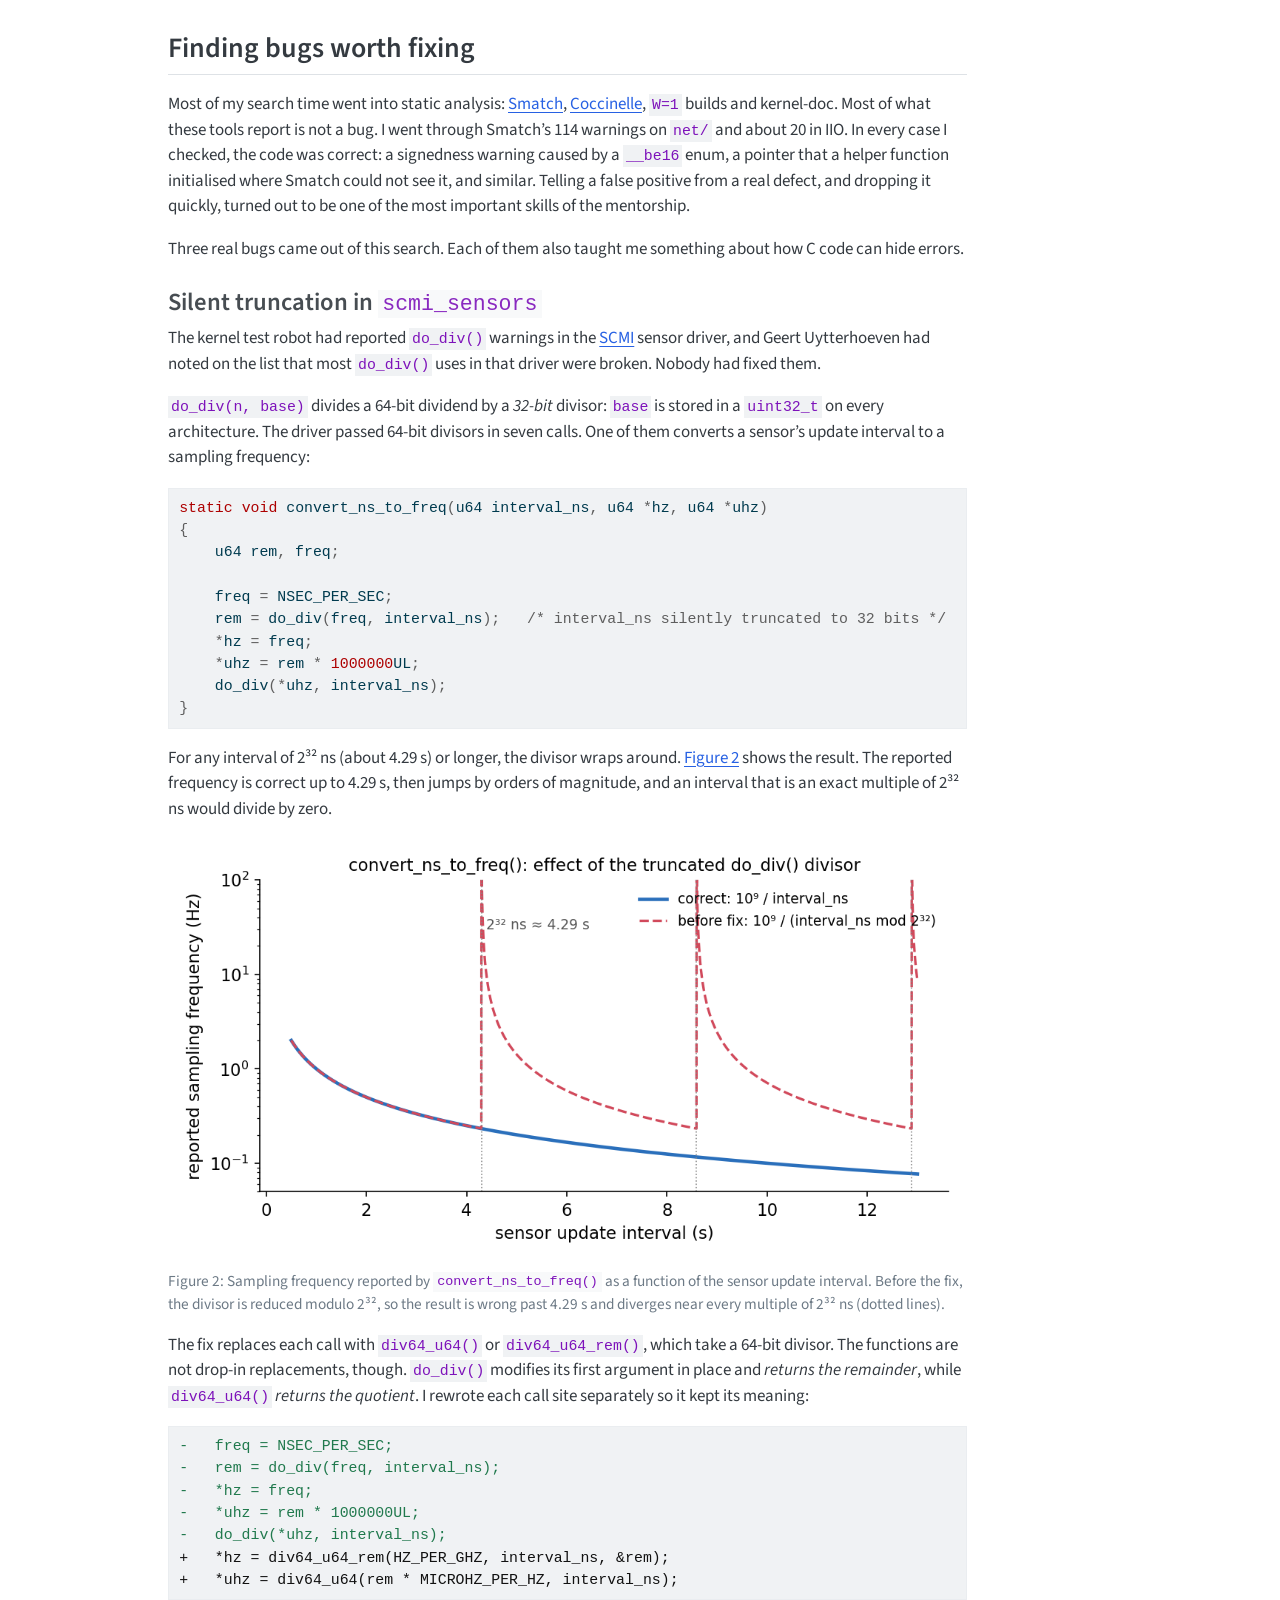
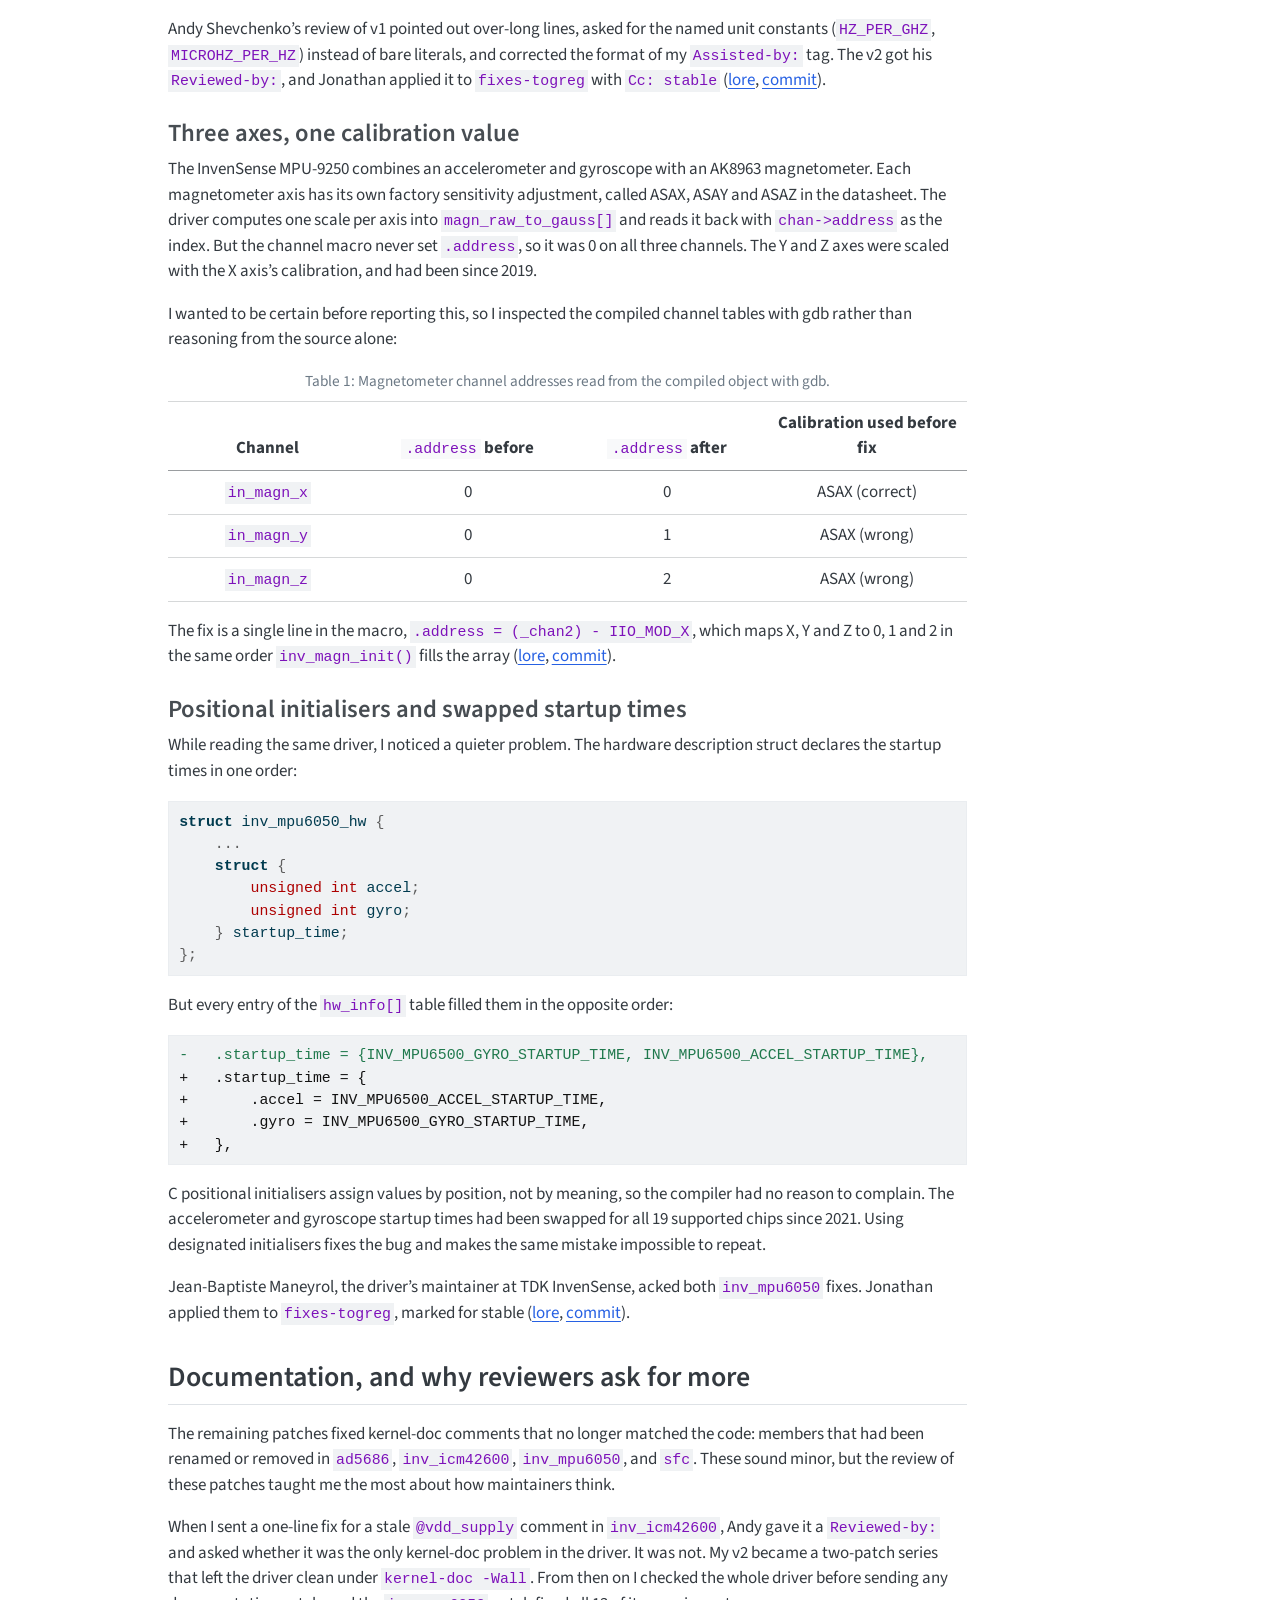
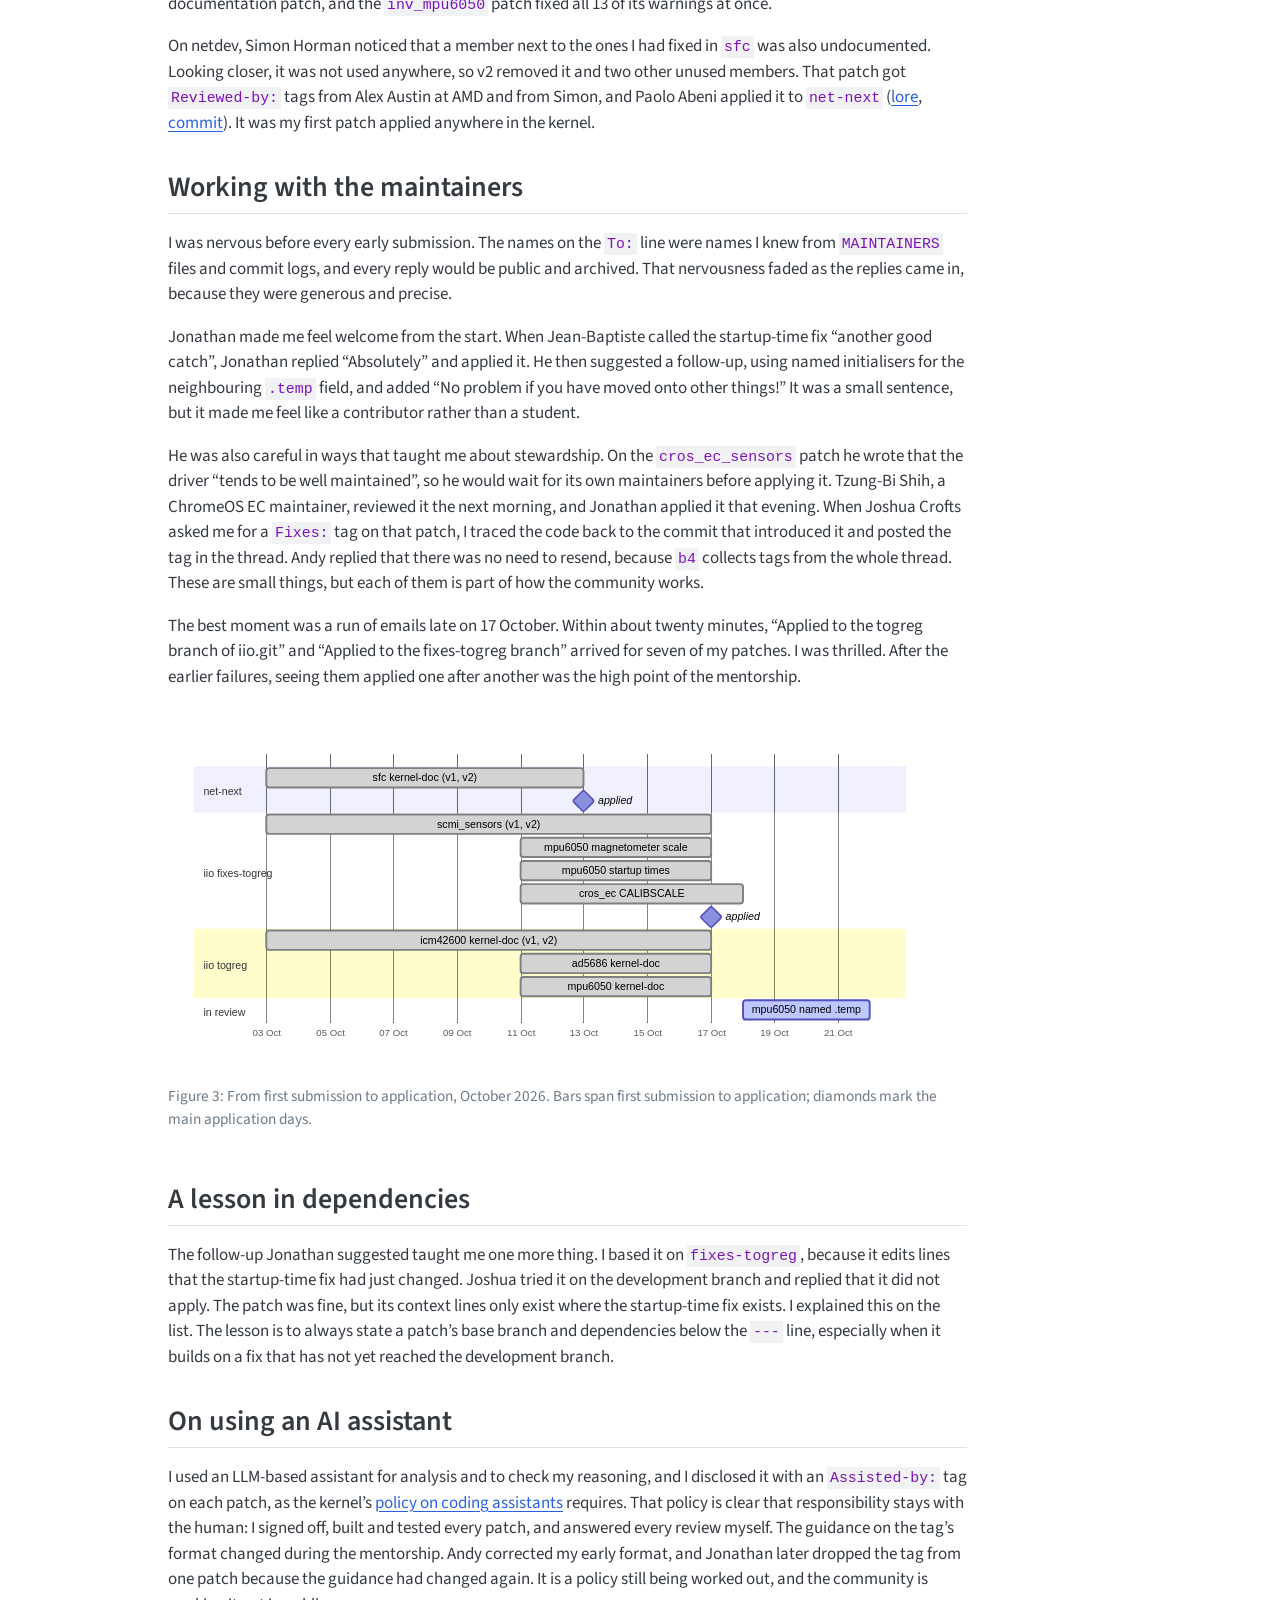
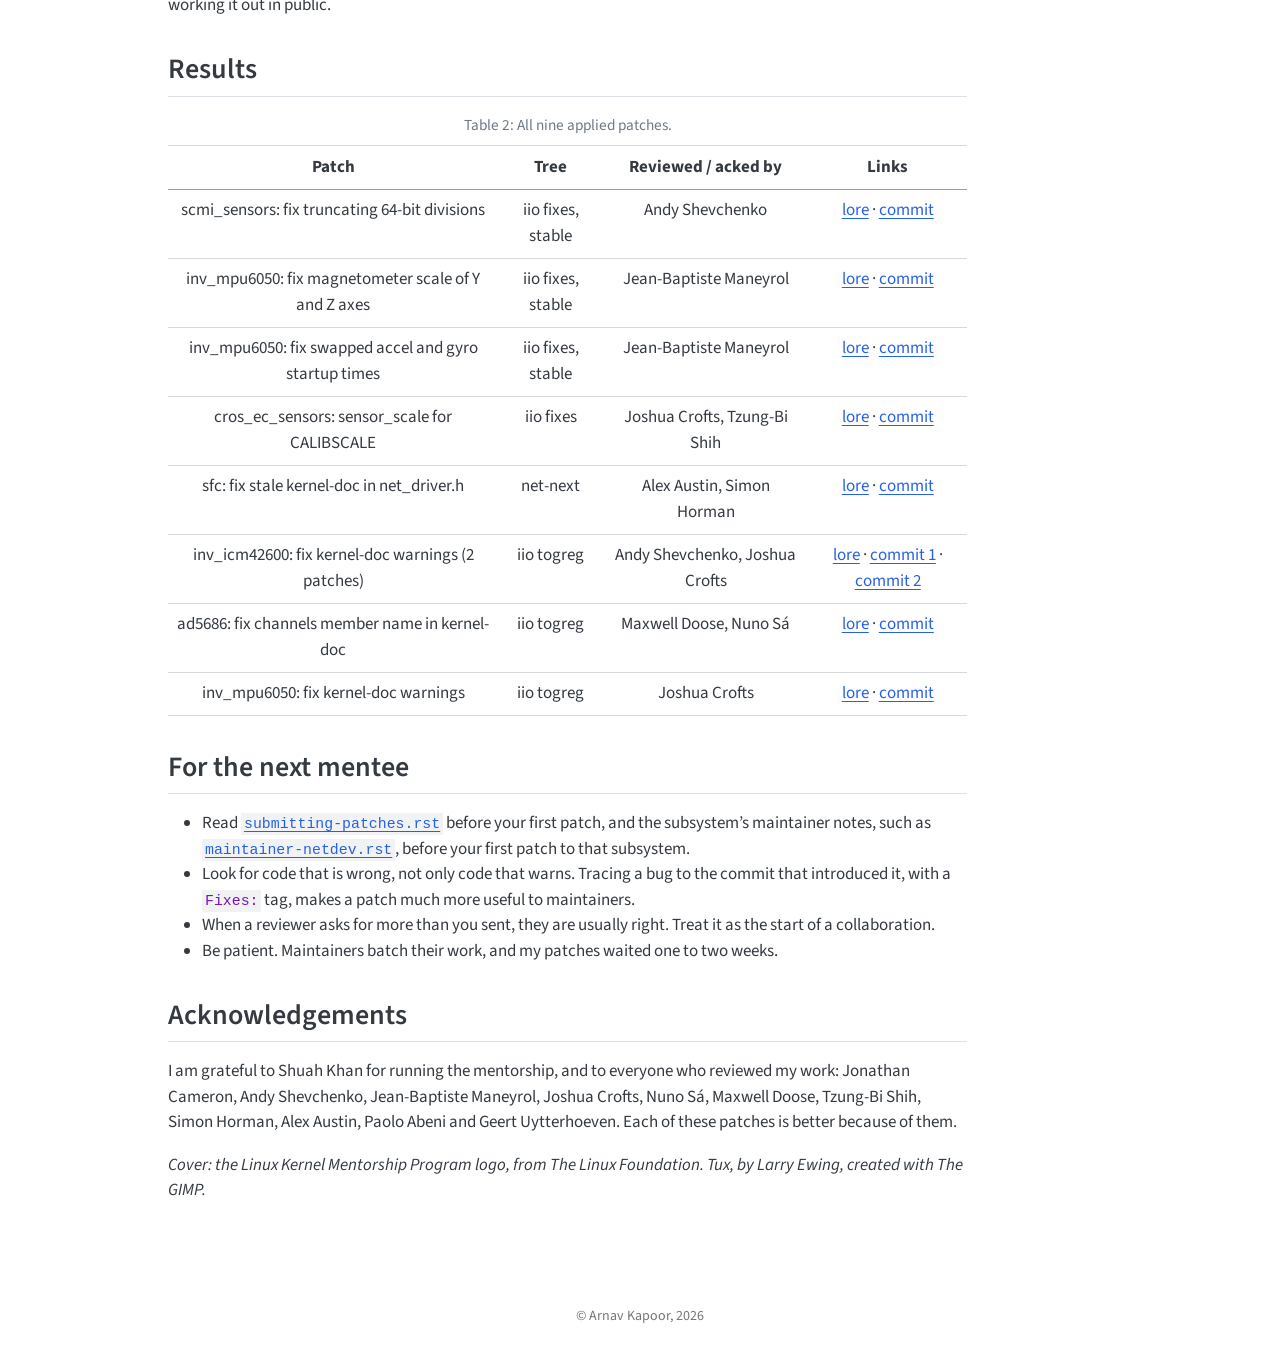
==== commit 65e99c4a: "Add Publications page, trim experience and software Add a Publications page (published, accepted, su" ====
--- a/docs/posts/2026-10-22-lfx-kernel-mentorship/index.html
+++ b/docs/posts/2026-10-22-lfx-kernel-mentorship/index.html
@@ -313,6 +313,10 @@
 <span class="menu-text">Experience</span></a>
   </li>  
   <li class="nav-item">
+    <a class="nav-link" href="../../publications.html"> 
+<span class="menu-text">Publications</span></a>
+  </li>  
+  <li class="nav-item">
     <a class="nav-link" href="../../software.html"> 
 <span class="menu-text">Software</span></a>
   </li>  
@@ -501,7 +505,7 @@
 <span id="cb2-5"><a href="#cb2-5" aria-hidden="true" tabindex="-1"></a><span class="st">-   do_div(*uhz, interval_ns);</span></span>
 <span id="cb2-6"><a href="#cb2-6" aria-hidden="true" tabindex="-1"></a><span class="va">+   *hz = div64_u64_rem(HZ_PER_GHZ, interval_ns, &amp;rem);</span></span>
 <span id="cb2-7"><a href="#cb2-7" aria-hidden="true" tabindex="-1"></a><span class="va">+   *uhz = div64_u64(rem * MICROHZ_PER_HZ, interval_ns);</span></span></code></pre></div><button title="Copy to Clipboard" class="code-copy-button"><i class="bi"></i></button></div>
-<p>Andy Shevchenko’s review of v1 pointed out over-long lines, asked for the named unit constants (<code>HZ_PER_GHZ</code>, <code>MICROHZ_PER_HZ</code>) instead of bare literals, and corrected the format of my <code>Assisted-by:</code> tag. The v2 got his <code>Reviewed-by:</code>, and Jonathan applied it to <code>fixes-togreg</code> with <code>Cc: stable</code> (<a href="https://lore.kernel.org/all/20261006045244.13993-1-kapoorarnav43@gmail.com/">lore</a>, <a href="https://git.kernel.org/pub/scm/linux/kernel/git/jic23/iio.git/commit/?h=fixes-togreg&amp;id=043ececf147863fbd253687aa0b9edcac358a711">commit</a>).</p>
+<p>Andy Shevchenko’s review of v1 pointed out over-long lines, asked for the named unit constants (<code>HZ_PER_GHZ</code>, <code>MICROHZ_PER_HZ</code>) instead of bare literals, and corrected the format of my <code>Assisted-by:</code> tag. The v2 got his <code>Reviewed-by:</code>, and Jonathan applied it to <code>fixes-togreg</code> with <code>Cc: stable</code> (<a href="https://lore.kernel.org/all/20261006045244.13993-1-kapoorarnav43@gmail.com/">lore</a>, <a href="https://git.kernel.org/pub/scm/linux/kernel/git/torvalds/linux.git/commit/?id=043ececf147863fbd253687aa0b9edcac358a711">commit</a>).</p>
 </section>
 <section id="three-axes-one-calibration-value" class="level3">
 <h3 class="anchored" data-anchor-id="three-axes-one-calibration-value">Three axes, one calibration value</h3>
@@ -552,7 +556,7 @@
 </div>
 </figure>
 </div>
-<p>The fix is a single line in the macro, <code>.address = (_chan2) - IIO_MOD_X</code>, which maps X, Y and Z to 0, 1 and 2 in the same order <code>inv_magn_init()</code> fills the array (<a href="https://lore.kernel.org/all/20261011045619.357261-1-kapoorarnav43@gmail.com/">lore</a>, <a href="https://git.kernel.org/pub/scm/linux/kernel/git/jic23/iio.git/commit/?h=fixes-togreg&amp;id=e5f7a6684a23d9b20184a81b4ebded3b3504ccdc">commit</a>).</p>
+<p>The fix is a single line in the macro, <code>.address = (_chan2) - IIO_MOD_X</code>, which maps X, Y and Z to 0, 1 and 2 in the same order <code>inv_magn_init()</code> fills the array (<a href="https://lore.kernel.org/all/20261011045619.357261-1-kapoorarnav43@gmail.com/">lore</a>, <a href="https://git.kernel.org/pub/scm/linux/kernel/git/torvalds/linux.git/commit/?id=e5f7a6684a23d9b20184a81b4ebded3b3504ccdc">commit</a>).</p>
 </section>
 <section id="positional-initialisers-and-swapped-startup-times" class="level3">
 <h3 class="anchored" data-anchor-id="positional-initialisers-and-swapped-startup-times">Positional initialisers and swapped startup times</h3>
@@ -571,7 +575,7 @@
 <span id="cb4-4"><a href="#cb4-4" aria-hidden="true" tabindex="-1"></a><span class="va">+       .gyro = INV_MPU6500_GYRO_STARTUP_TIME,</span></span>
 <span id="cb4-5"><a href="#cb4-5" aria-hidden="true" tabindex="-1"></a><span class="va">+   },</span></span></code></pre></div><button title="Copy to Clipboard" class="code-copy-button"><i class="bi"></i></button></div>
 <p>C positional initialisers assign values by position, not by meaning, so the compiler had no reason to complain. The accelerometer and gyroscope startup times had been swapped for all 19 supported chips since 2021. Using designated initialisers fixes the bug and makes the same mistake impossible to repeat.</p>
-<p>Jean-Baptiste Maneyrol, the driver’s maintainer at TDK InvenSense, acked both <code>inv_mpu6050</code> fixes. Jonathan applied them to <code>fixes-togreg</code>, marked for stable (<a href="https://lore.kernel.org/all/20261011045710.357809-1-kapoorarnav43@gmail.com/">lore</a>, <a href="https://git.kernel.org/pub/scm/linux/kernel/git/jic23/iio.git/commit/?h=fixes-togreg&amp;id=3a5e2ca34cadd9d5993064884aa5b9c4f6d71dff">commit</a>).</p>
+<p>Jean-Baptiste Maneyrol, the driver’s maintainer at TDK InvenSense, acked both <code>inv_mpu6050</code> fixes. Jonathan applied them to <code>fixes-togreg</code>, marked for stable (<a href="https://lore.kernel.org/all/20261011045710.357809-1-kapoorarnav43@gmail.com/">lore</a>, <a href="https://git.kernel.org/pub/scm/linux/kernel/git/torvalds/linux.git/commit/?id=3a5e2ca34cadd9d5993064884aa5b9c4f6d71dff">commit</a>).</p>
 </section>
 </section>
 <section id="documentation-and-why-reviewers-ask-for-more" class="level2">
@@ -651,25 +655,25 @@
 <td>scmi_sensors: fix truncating 64-bit divisions</td>
 <td>iio fixes, stable</td>
 <td>Andy Shevchenko</td>
-<td><a href="https://lore.kernel.org/all/20261006045244.13993-1-kapoorarnav43@gmail.com/">lore</a> · <a href="https://git.kernel.org/pub/scm/linux/kernel/git/jic23/iio.git/commit/?h=fixes-togreg&amp;id=043ececf147863fbd253687aa0b9edcac358a711">commit</a></td>
+<td><a href="https://lore.kernel.org/all/20261006045244.13993-1-kapoorarnav43@gmail.com/">lore</a> · <a href="https://git.kernel.org/pub/scm/linux/kernel/git/torvalds/linux.git/commit/?id=043ececf147863fbd253687aa0b9edcac358a711">commit</a></td>
 </tr>
 <tr class="even">
 <td>inv_mpu6050: fix magnetometer scale of Y and Z axes</td>
 <td>iio fixes, stable</td>
 <td>Jean-Baptiste Maneyrol</td>
-<td><a href="https://lore.kernel.org/all/20261011045619.357261-1-kapoorarnav43@gmail.com/">lore</a> · <a href="https://git.kernel.org/pub/scm/linux/kernel/git/jic23/iio.git/commit/?h=fixes-togreg&amp;id=e5f7a6684a23d9b20184a81b4ebded3b3504ccdc">commit</a></td>
+<td><a href="https://lore.kernel.org/all/20261011045619.357261-1-kapoorarnav43@gmail.com/">lore</a> · <a href="https://git.kernel.org/pub/scm/linux/kernel/git/torvalds/linux.git/commit/?id=e5f7a6684a23d9b20184a81b4ebded3b3504ccdc">commit</a></td>
 </tr>
 <tr class="odd">
 <td>inv_mpu6050: fix swapped accel and gyro startup times</td>
 <td>iio fixes, stable</td>
 <td>Jean-Baptiste Maneyrol</td>
-<td><a href="https://lore.kernel.org/all/20261011045710.357809-1-kapoorarnav43@gmail.com/">lore</a> · <a href="https://git.kernel.org/pub/scm/linux/kernel/git/jic23/iio.git/commit/?h=fixes-togreg&amp;id=3a5e2ca34cadd9d5993064884aa5b9c4f6d71dff">commit</a></td>
+<td><a href="https://lore.kernel.org/all/20261011045710.357809-1-kapoorarnav43@gmail.com/">lore</a> · <a href="https://git.kernel.org/pub/scm/linux/kernel/git/torvalds/linux.git/commit/?id=3a5e2ca34cadd9d5993064884aa5b9c4f6d71dff">commit</a></td>
 </tr>
 <tr class="even">
 <td>cros_ec_sensors: sensor_scale for CALIBSCALE</td>
 <td>iio fixes</td>
 <td>Joshua Crofts, Tzung-Bi Shih</td>
-<td><a href="https://lore.kernel.org/all/20261011045410.356156-1-kapoorarnav43@gmail.com/">lore</a> · <a href="https://git.kernel.org/pub/scm/linux/kernel/git/jic23/iio.git/commit/?h=fixes-togreg&amp;id=0f8945d5da179594ed7ba058eeb363964438d2d7">commit</a></td>
+<td><a href="https://lore.kernel.org/all/20261011045410.356156-1-kapoorarnav43@gmail.com/">lore</a> · <a href="https://git.kernel.org/pub/scm/linux/kernel/git/torvalds/linux.git/commit/?id=0f8945d5da179594ed7ba058eeb363964438d2d7">commit</a></td>
 </tr>
 <tr class="odd">
 <td>sfc: fix stale kernel-doc in net_driver.h</td>
